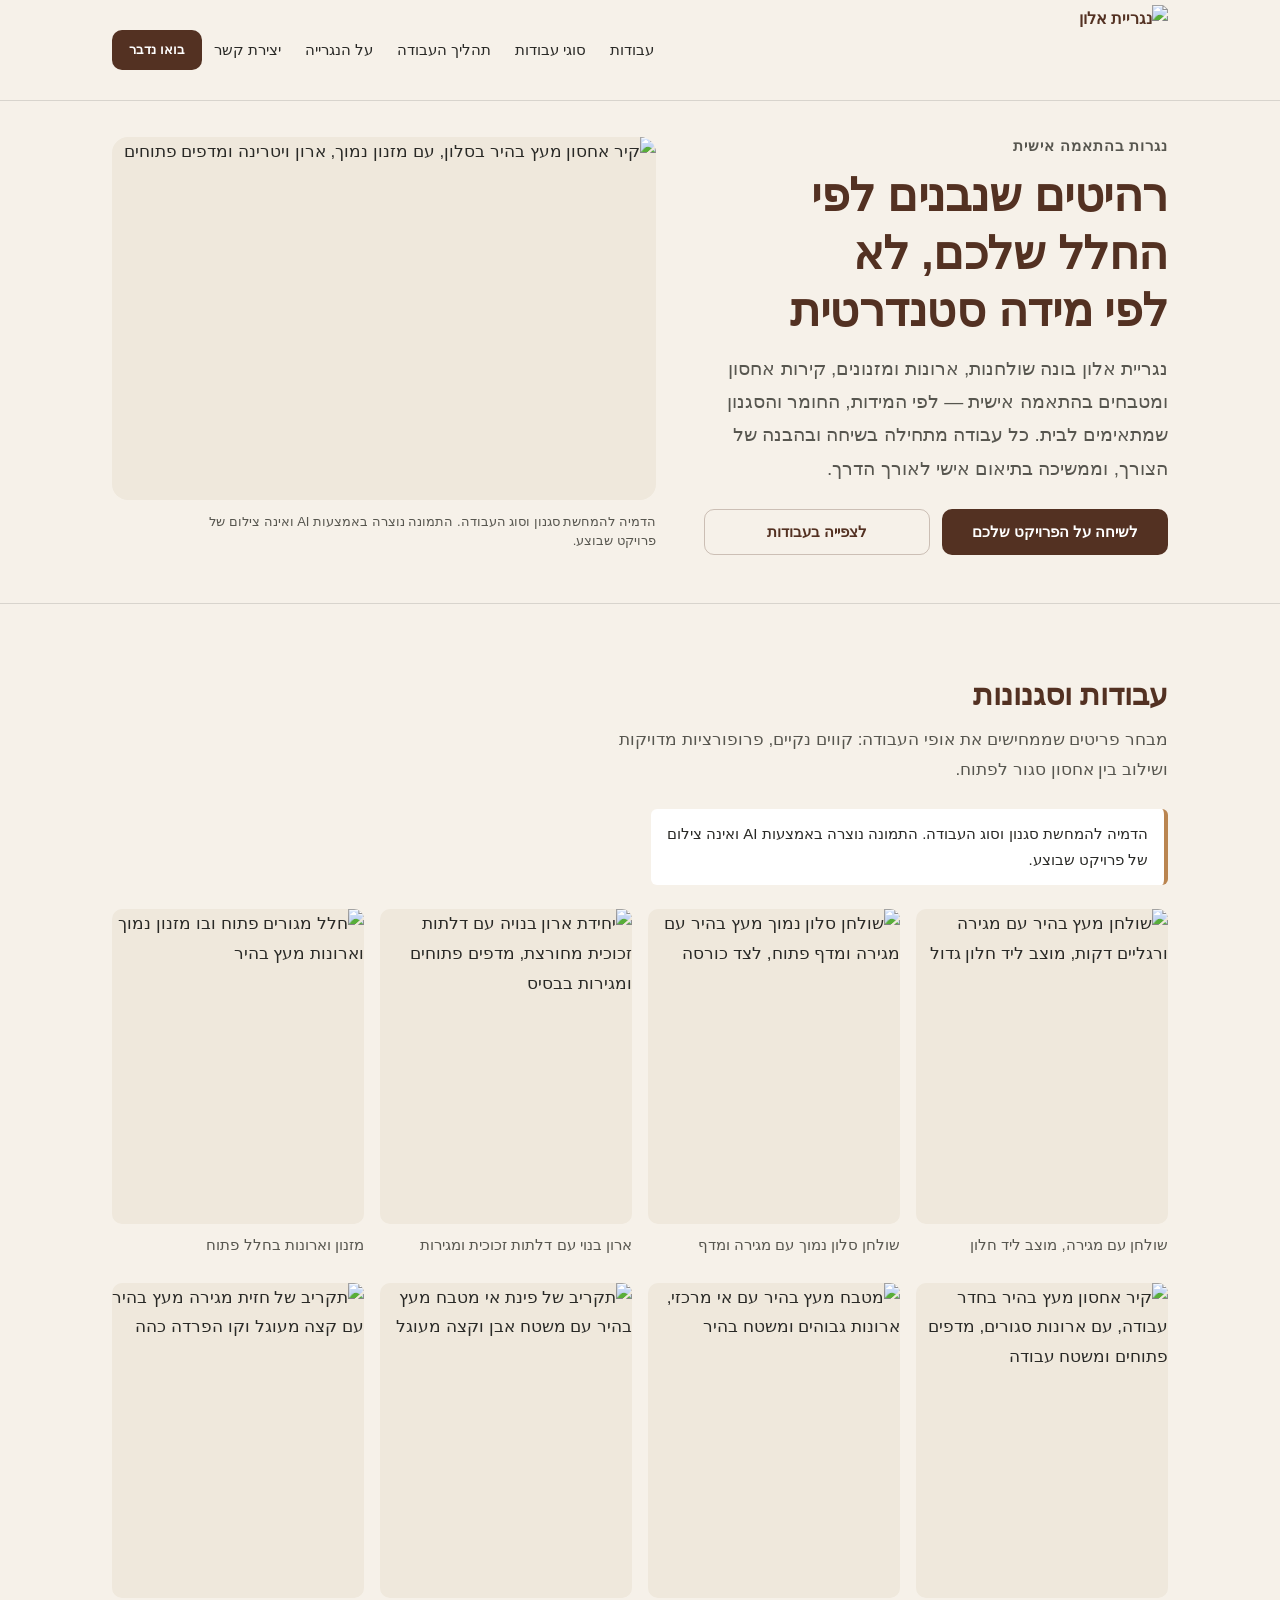
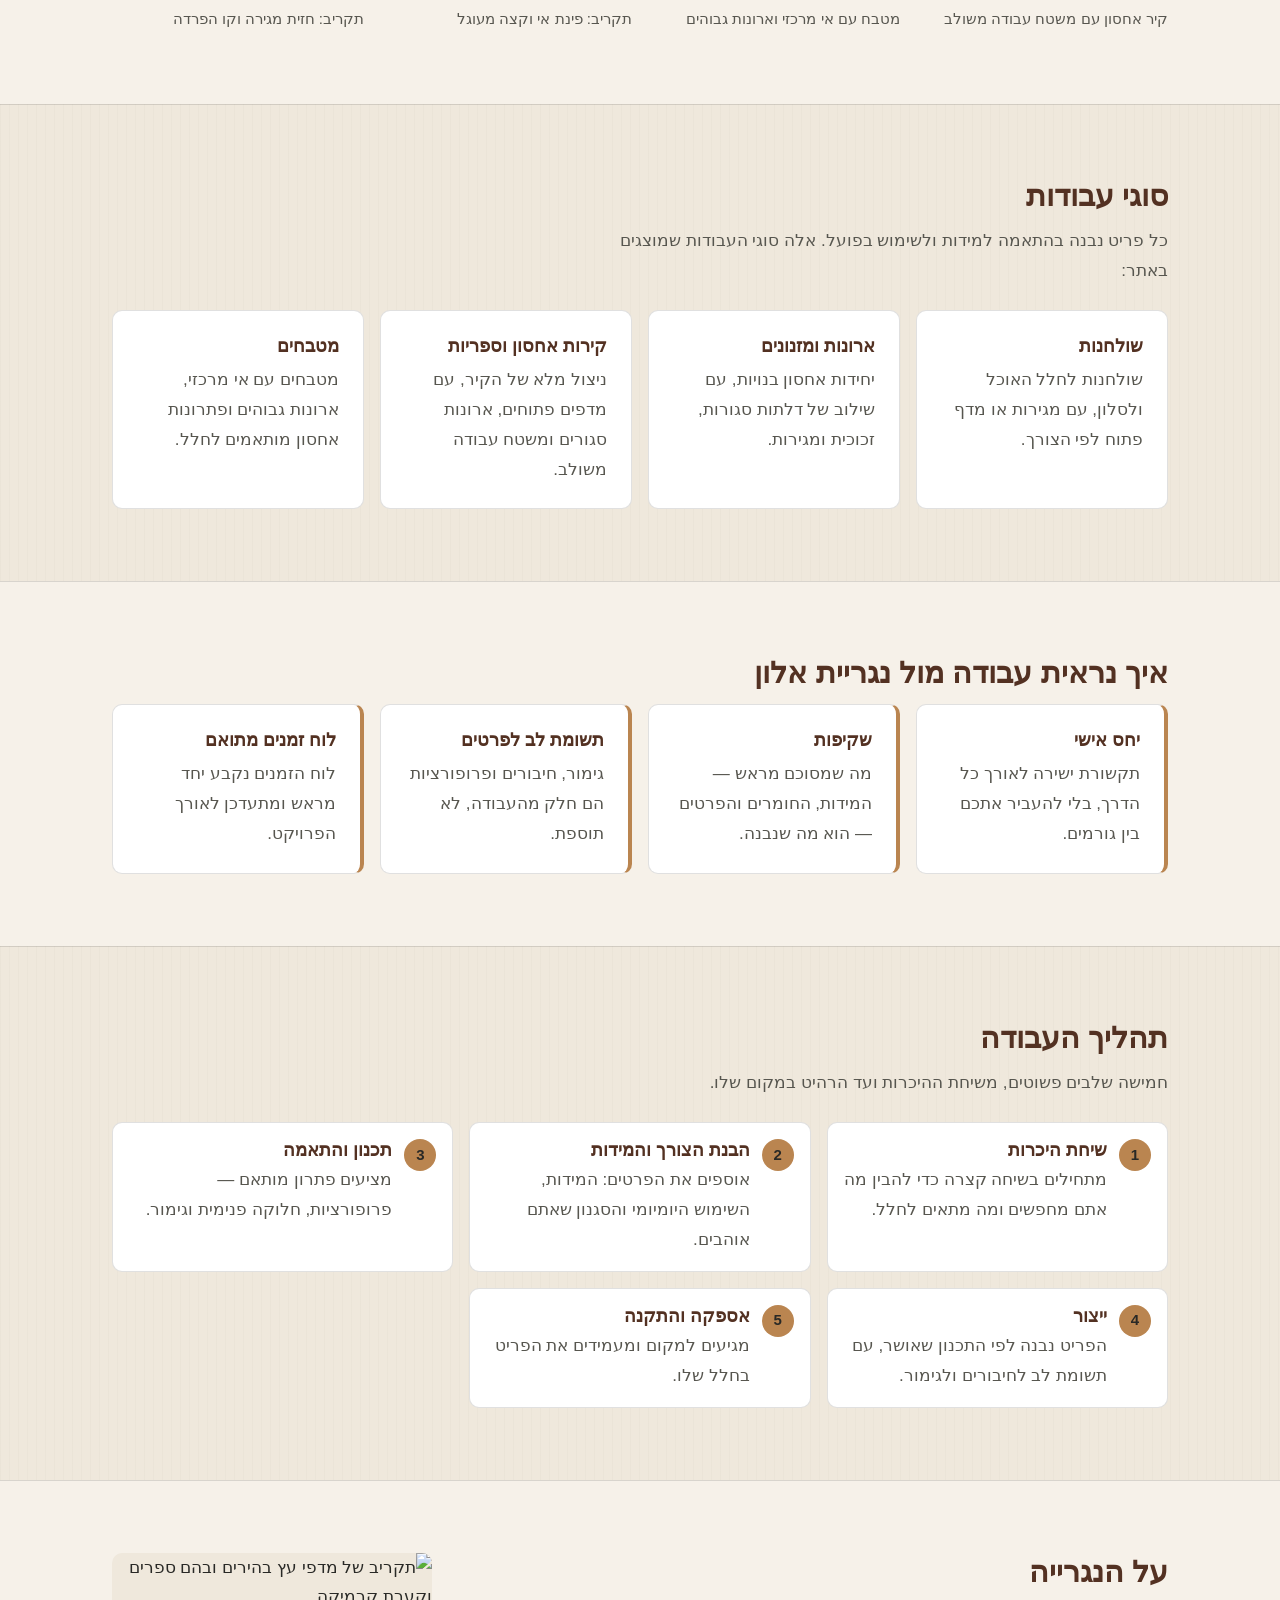
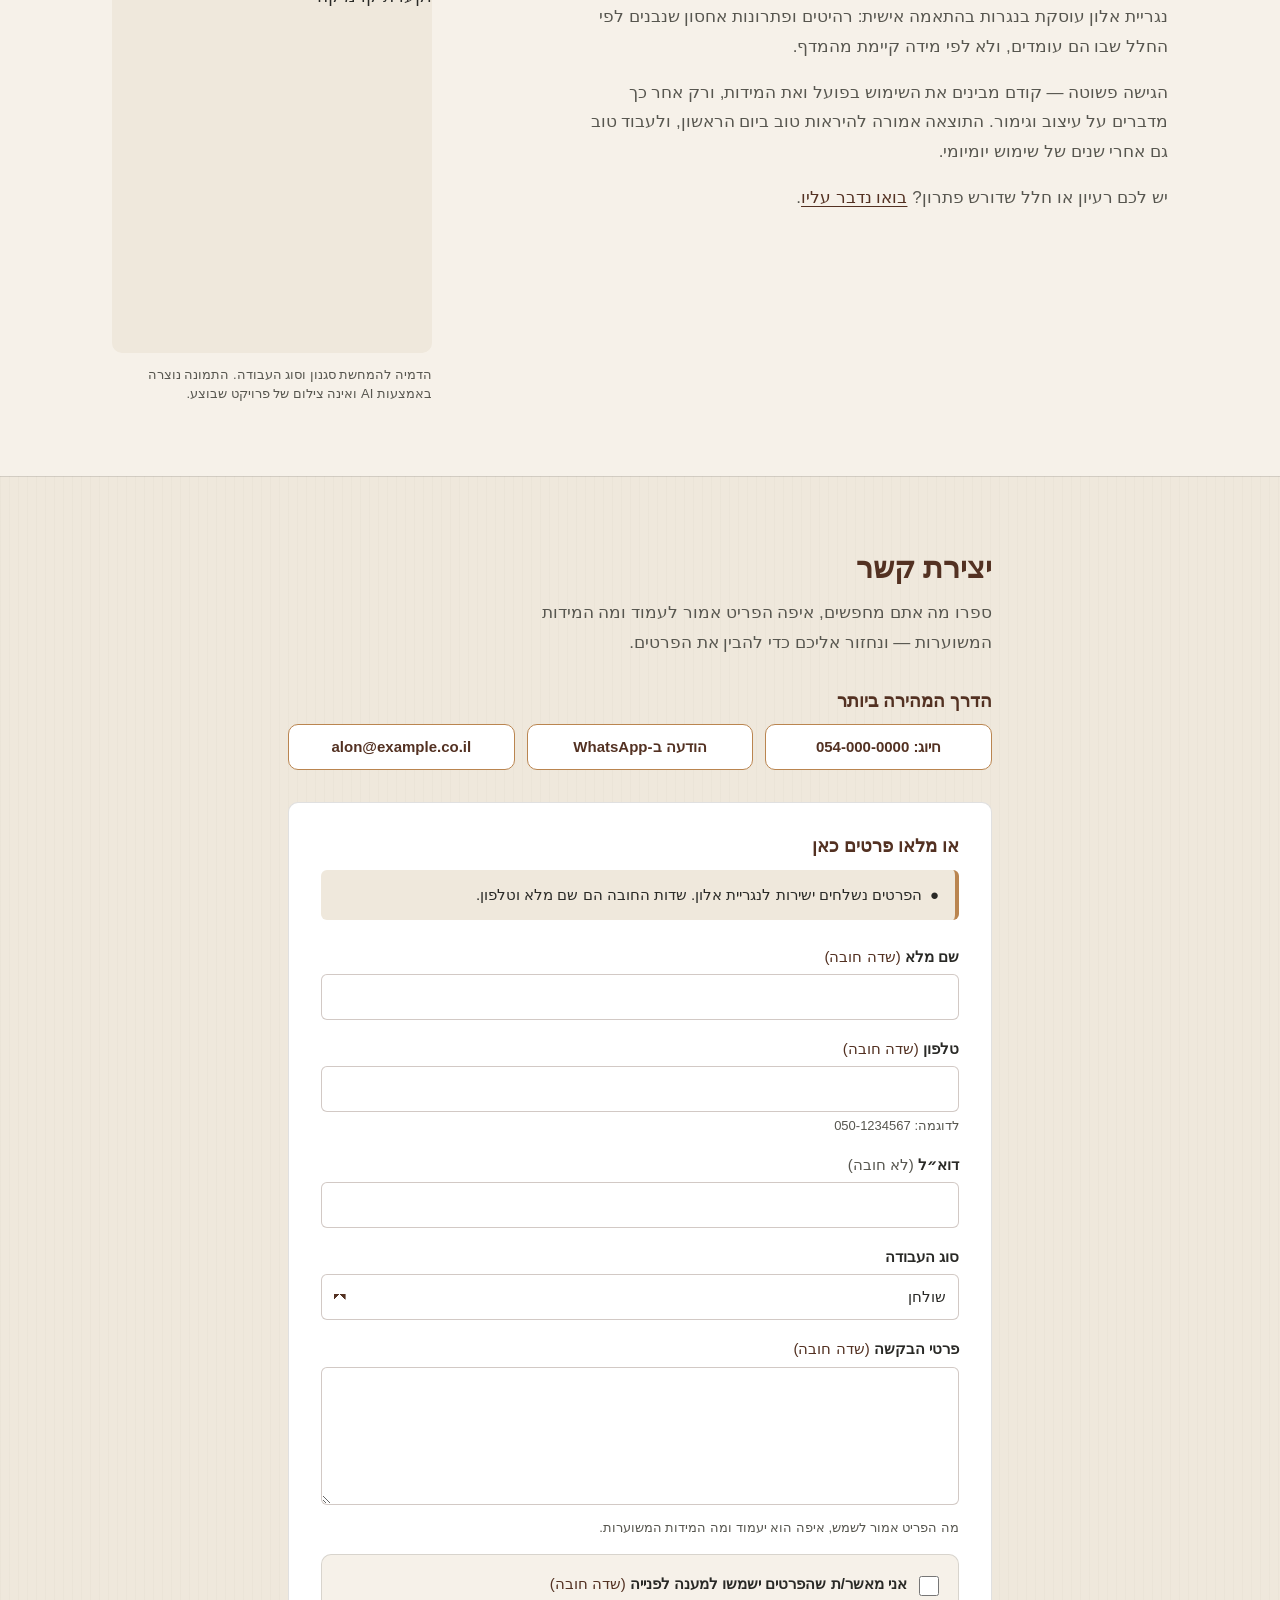
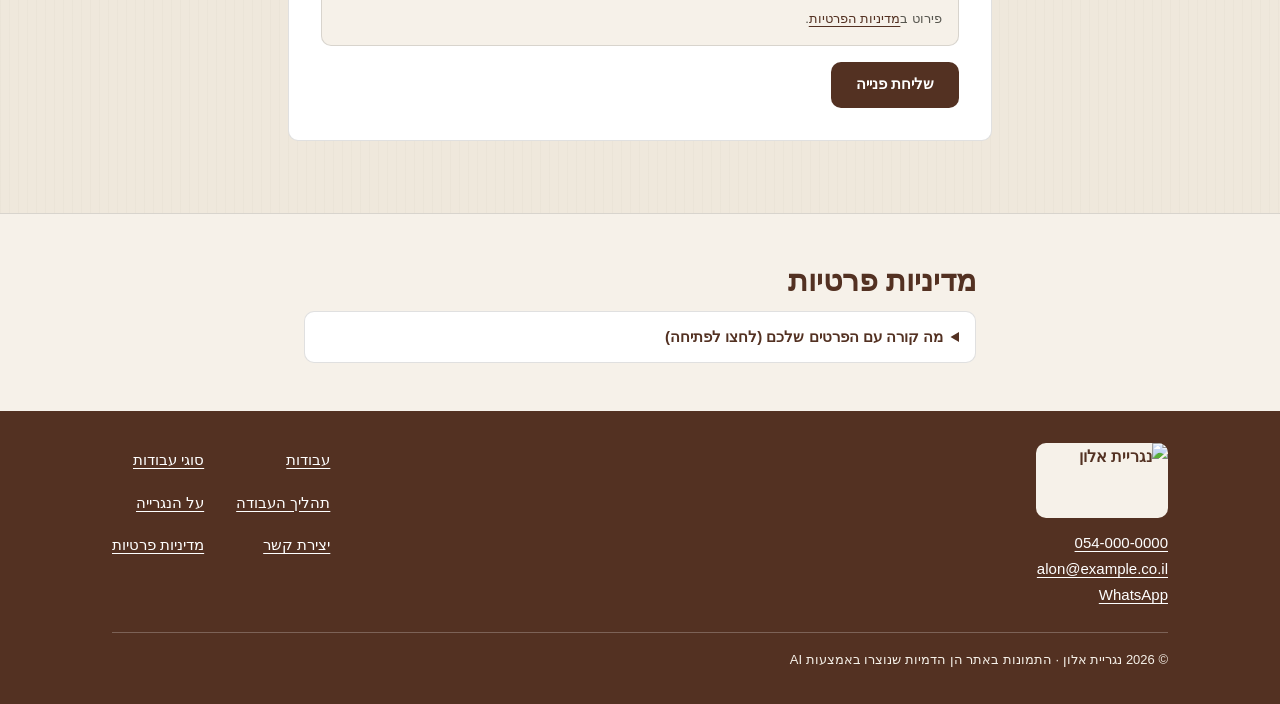
==== index.html @ 4a9934a8 "docs: עדכון מדיניות הפרטיות אחרי חיבור הטופס המדיניות טענה שהטופס אינו מחובר ושאינו שומר מידע, וזה כ" ====
<!DOCTYPE html>
<html lang="he" dir="rtl">
<head>
<meta charset="utf-8">
<meta name="viewport" content="width=device-width, initial-scale=1">
<title>נגריית אלון | רהיטים ונגרות בהתאמה אישית</title>
<meta name="description" content="נגריית אלון — שולחנות, ארונות ומזנונים, קירות אחסון ומטבחים בהתאמה אישית, בתכנון לפי החלל, המידות והסגנון של הבית.">

<!--
  TODO (לפני עלייה לאוויר): להוסיף <link rel="canonical"> אחרי שנקבעת כתובת הדומיין.
  לא נוספה כתובת production כדי לא להמציא URL.
-->

<meta property="og:type" content="website">
<meta property="og:locale" content="he_IL">
<meta property="og:site_name" content="נגריית אלון">
<meta property="og:title" content="נגריית אלון | רהיטים ונגרות בהתאמה אישית">
<meta property="og:description" content="שולחנות, ארונות ומזנונים, קירות אחסון ומטבחים בהתאמה אישית, בתכנון לפי החלל והמידות של הבית.">
<meta property="og:image" content="https://res.cloudinary.com/zrevzjvb/image/upload/f_auto,q_auto,c_fill,g_auto,ar_3:2,w_1120/v1787857700/nagar-alon-pics/pic_alon_3.png">
<meta property="og:image:alt" content="הדמיה של קיר אחסון מעץ בהיר בסלון">

<meta name="theme-color" content="#F6F1E9">
<link rel="icon" href="https://res.cloudinary.com/zrevzjvb/image/upload/f_auto,q_auto,w_128/v1787857680/nagar-alon-pics/logo1.png">
<!-- חיבור מוקדם ל-CDN של התמונות: חוסך DNS+TLS לפני בקשת התמונה הראשונה -->
<link rel="preconnect" href="https://res.cloudinary.com">
<link rel="dns-prefetch" href="https://res.cloudinary.com">

<!-- טעינה מוקדמת של תמונת ה-hero (ה-LCP של העמוד) בגרסת AVIF -->
<link rel="preload" as="image" type="image/avif" fetchpriority="high"
      imagesrcset="https://res.cloudinary.com/zrevzjvb/image/upload/f_avif,q_auto:eco,c_fill,g_auto,ar_3:2,w_480/v1787857700/nagar-alon-pics/pic_alon_3.png 480w,
                   https://res.cloudinary.com/zrevzjvb/image/upload/f_avif,q_auto:eco,c_fill,g_auto,ar_3:2,w_560/v1787857700/nagar-alon-pics/pic_alon_3.png 560w,
                   https://res.cloudinary.com/zrevzjvb/image/upload/f_avif,q_auto:eco,c_fill,g_auto,ar_3:2,w_760/v1787857700/nagar-alon-pics/pic_alon_3.png 760w,
                   https://res.cloudinary.com/zrevzjvb/image/upload/f_avif,q_auto:eco,c_fill,g_auto,ar_3:2,w_1120/v1787857700/nagar-alon-pics/pic_alon_3.png 1120w"
      imagesizes="(min-width: 64em) 34rem, 94vw">

<link rel="stylesheet" href="style.css">

<!--
  Schema.org מינימלי: רק שם, טלפון ודוא״ל שסופקו, ולוגו אמיתי.
  לא נוספו כתובת, שעות פעילות, דירוגים או ביקורות — מידע כזה לא סופק.
-->
<script type="application/ld+json">
{
  "@context": "https://schema.org",
  "@type": "Organization",
  "name": "נגריית אלון",
  "telephone": "+972-54-000-0000",
  "email": "alon@example.co.il",
  "logo": "https://res.cloudinary.com/zrevzjvb/image/upload/f_auto,q_auto,w_540/v1787857680/nagar-alon-pics/logo1.png"
}
</script>
</head>

<body id="top">
<a class="skip-link" href="#main">דילוג לתוכן הראשי</a>

<header class="site-header">
  <div class="wrap site-header__bar">

    <a class="brand" href="#top" aria-label="נגריית אלון — לראש העמוד">
      <img class="brand__logo"
           src="https://res.cloudinary.com/zrevzjvb/image/upload/f_auto,q_auto:eco,w_360/v1787857680/nagar-alon-pics/logo1.png"
           srcset="https://res.cloudinary.com/zrevzjvb/image/upload/f_auto,q_auto:eco,w_272/v1787857680/nagar-alon-pics/logo1.png 272w,
                   https://res.cloudinary.com/zrevzjvb/image/upload/f_auto,q_auto:eco,w_360/v1787857680/nagar-alon-pics/logo1.png 360w,
                   https://res.cloudinary.com/zrevzjvb/image/upload/f_auto,q_auto:eco,w_540/v1787857680/nagar-alon-pics/logo1.png 540w"
           sizes="(min-width: 48em) 160px, 136px"
           width="1672" height="941" decoding="async" alt="נגריית אלון">
    </a>

    <nav class="nav-desktop" aria-label="ניווט ראשי">
      <ul class="nav-list">
        <li><a href="#gallery">עבודות</a></li>
        <li><a href="#services">סוגי עבודות</a></li>
        <li><a href="#process">תהליך העבודה</a></li>
        <li><a href="#about">על הנגרייה</a></li>
        <li><a href="#contact">יצירת קשר</a></li>
      </ul>
    </nav>

    <a class="btn btn--primary btn--sm header-cta" href="#contact">בואו נדבר</a>

    <!-- ניווט מובייל: disclosure מובנה של HTML, נגיש למקלדת, ללא JavaScript -->
    <details class="nav-mobile">
      <summary class="nav-mobile__toggle">
        <svg viewBox="0 0 16 16" width="16" height="16" aria-hidden="true" focusable="false">
          <path d="M1 3h14M1 8h14M1 13h14" fill="none" stroke="currentColor" stroke-width="1.75" stroke-linecap="round"/>
        </svg>
        <span class="nav-mobile__label">תפריט</span>
      </summary>
      <nav class="nav-mobile__panel" aria-label="ניווט ראשי בנייד">
        <ul class="nav-list">
          <li><a href="#gallery">עבודות</a></li>
          <li><a href="#services">סוגי עבודות</a></li>
          <li><a href="#process">תהליך העבודה</a></li>
          <li><a href="#about">על הנגרייה</a></li>
          <li><a href="#contact">יצירת קשר</a></li>
        </ul>
        <a class="btn btn--primary nav-mobile__cta" href="#contact">בואו נדבר</a>
      </nav>
    </details>

  </div>
</header>

<main id="main">

  <!-- HERO -->
  <section class="hero" aria-labelledby="hero-title">
    <div class="wrap hero__inner">
      <div class="hero__text">
        <p class="eyebrow">נגרות בהתאמה אישית</p>
        <h1 id="hero-title">רהיטים שנבנים לפי החלל שלכם, לא לפי מידה סטנדרטית</h1>
        <p class="lead">נגריית אלון בונה שולחנות, ארונות ומזנונים, קירות אחסון ומטבחים בהתאמה אישית — לפי המידות, החומר והסגנון שמתאימים לבית. כל עבודה מתחילה בשיחה ובהבנה של הצורך, וממשיכה בתיאום אישי לאורך הדרך.</p>
        <div class="hero__actions">
          <a class="btn btn--primary" href="#contact">לשיחה על הפרויקט שלכם</a>
          <a class="btn btn--ghost" href="#gallery">לצפייה בעבודות</a>
        </div>
      </div>

      <figure class="hero__media">
        <picture>
          <!-- AVIF תחילה: כמחצית מהבייטים של WebP באותה איכות -->
          <source type="image/avif"
                  srcset="https://res.cloudinary.com/zrevzjvb/image/upload/f_avif,q_auto:eco,c_fill,g_auto,ar_3:2,w_480/v1787857700/nagar-alon-pics/pic_alon_3.png 480w,
                          https://res.cloudinary.com/zrevzjvb/image/upload/f_avif,q_auto:eco,c_fill,g_auto,ar_3:2,w_560/v1787857700/nagar-alon-pics/pic_alon_3.png 560w,
                          https://res.cloudinary.com/zrevzjvb/image/upload/f_avif,q_auto:eco,c_fill,g_auto,ar_3:2,w_760/v1787857700/nagar-alon-pics/pic_alon_3.png 760w,
                          https://res.cloudinary.com/zrevzjvb/image/upload/f_avif,q_auto:eco,c_fill,g_auto,ar_3:2,w_1120/v1787857700/nagar-alon-pics/pic_alon_3.png 1120w"
                  sizes="(min-width: 64em) 34rem, 94vw">
          <img src="https://res.cloudinary.com/zrevzjvb/image/upload/f_auto,q_auto:eco,c_fill,g_auto,ar_3:2,w_1120/v1787857700/nagar-alon-pics/pic_alon_3.png"
               srcset="https://res.cloudinary.com/zrevzjvb/image/upload/f_auto,q_auto:eco,c_fill,g_auto,ar_3:2,w_480/v1787857700/nagar-alon-pics/pic_alon_3.png 480w,
                       https://res.cloudinary.com/zrevzjvb/image/upload/f_auto,q_auto:eco,c_fill,g_auto,ar_3:2,w_560/v1787857700/nagar-alon-pics/pic_alon_3.png 560w,
                       https://res.cloudinary.com/zrevzjvb/image/upload/f_auto,q_auto:eco,c_fill,g_auto,ar_3:2,w_760/v1787857700/nagar-alon-pics/pic_alon_3.png 760w,
                       https://res.cloudinary.com/zrevzjvb/image/upload/f_auto,q_auto:eco,c_fill,g_auto,ar_3:2,w_1120/v1787857700/nagar-alon-pics/pic_alon_3.png 1120w"
               sizes="(min-width: 64em) 34rem, 94vw"
               width="1120" height="747" decoding="async" fetchpriority="high"
               alt="קיר אחסון מעץ בהיר בסלון, עם מזנון נמוך, ארון ויטרינה ומדפים פתוחים">
        </picture>
        <figcaption class="disclosure disclosure--inline">הדמיה להמחשת סגנון וסוג העבודה. התמונה נוצרה באמצעות AI ואינה צילום של פרויקט שבוצע.</figcaption>
      </figure>
    </div>
  </section>

  <!-- GALLERY -->
  <section id="gallery" class="section" aria-labelledby="gallery-title">
    <div class="wrap">
      <h2 id="gallery-title">עבודות וסגנונות</h2>
      <p class="section-intro">מבחר פריטים שממחישים את אופי העבודה: קווים נקיים, פרופורציות מדויקות ושילוב בין אחסון סגור לפתוח.</p>

      <p class="disclosure">הדמיה להמחשת סגנון וסוג העבודה. התמונה נוצרה באמצעות AI ואינה צילום של פרויקט שבוצע.</p>

      <ul class="gallery">
        <li>
          <figure class="tile">
            <picture>
              <!-- AVIF תחילה: כמחצית מהבייטים של WebP באותה איכות -->
              <source type="image/avif"
                      srcset="https://res.cloudinary.com/zrevzjvb/image/upload/f_avif,q_auto:eco,c_fill,g_auto,ar_4:5,w_400/v1787857693/nagar-alon-pics/pic_alon_1.png 400w,
                              https://res.cloudinary.com/zrevzjvb/image/upload/f_avif,q_auto:eco,c_fill,g_auto,ar_4:5,w_560/v1787857693/nagar-alon-pics/pic_alon_1.png 560w,
                              https://res.cloudinary.com/zrevzjvb/image/upload/f_avif,q_auto:eco,c_fill,g_auto,ar_4:5,w_720/v1787857693/nagar-alon-pics/pic_alon_1.png 720w,
                              https://res.cloudinary.com/zrevzjvb/image/upload/f_avif,q_auto:eco,c_fill,g_auto,ar_4:5,w_800/v1787857693/nagar-alon-pics/pic_alon_1.png 800w"
                      sizes="(min-width: 64em) 16rem, (min-width: 48em) 45vw, 90vw">
              <img src="https://res.cloudinary.com/zrevzjvb/image/upload/f_auto,q_auto:eco,c_fill,g_auto,ar_4:5,w_800/v1787857693/nagar-alon-pics/pic_alon_1.png"
                   srcset="https://res.cloudinary.com/zrevzjvb/image/upload/f_auto,q_auto:eco,c_fill,g_auto,ar_4:5,w_400/v1787857693/nagar-alon-pics/pic_alon_1.png 400w,
                           https://res.cloudinary.com/zrevzjvb/image/upload/f_auto,q_auto:eco,c_fill,g_auto,ar_4:5,w_560/v1787857693/nagar-alon-pics/pic_alon_1.png 560w,
                           https://res.cloudinary.com/zrevzjvb/image/upload/f_auto,q_auto:eco,c_fill,g_auto,ar_4:5,w_720/v1787857693/nagar-alon-pics/pic_alon_1.png 720w,
                           https://res.cloudinary.com/zrevzjvb/image/upload/f_auto,q_auto:eco,c_fill,g_auto,ar_4:5,w_800/v1787857693/nagar-alon-pics/pic_alon_1.png 800w"
                   sizes="(min-width: 64em) 16rem, (min-width: 48em) 45vw, 90vw"
                   width="800" height="1000" loading="lazy" decoding="async"
                   alt="שולחן מעץ בהיר עם מגירה ורגליים דקות, מוצב ליד חלון גדול">
            </picture>
            <figcaption>שולחן עם מגירה, מוצב ליד חלון</figcaption>
          </figure>
        </li>

        <li>
          <figure class="tile">
            <picture>
              <!-- AVIF תחילה: כמחצית מהבייטים של WebP באותה איכות -->
              <source type="image/avif"
                      srcset="https://res.cloudinary.com/zrevzjvb/image/upload/f_avif,q_auto:eco,c_fill,g_auto,ar_4:5,w_400/v1787857708/nagar-alon-pics/pic_alon_5.png 400w,
                              https://res.cloudinary.com/zrevzjvb/image/upload/f_avif,q_auto:eco,c_fill,g_auto,ar_4:5,w_560/v1787857708/nagar-alon-pics/pic_alon_5.png 560w,
                              https://res.cloudinary.com/zrevzjvb/image/upload/f_avif,q_auto:eco,c_fill,g_auto,ar_4:5,w_720/v1787857708/nagar-alon-pics/pic_alon_5.png 720w,
                              https://res.cloudinary.com/zrevzjvb/image/upload/f_avif,q_auto:eco,c_fill,g_auto,ar_4:5,w_800/v1787857708/nagar-alon-pics/pic_alon_5.png 800w"
                      sizes="(min-width: 64em) 16rem, (min-width: 48em) 45vw, 90vw">
              <img src="https://res.cloudinary.com/zrevzjvb/image/upload/f_auto,q_auto:eco,c_fill,g_auto,ar_4:5,w_800/v1787857708/nagar-alon-pics/pic_alon_5.png"
                   srcset="https://res.cloudinary.com/zrevzjvb/image/upload/f_auto,q_auto:eco,c_fill,g_auto,ar_4:5,w_400/v1787857708/nagar-alon-pics/pic_alon_5.png 400w,
                           https://res.cloudinary.com/zrevzjvb/image/upload/f_auto,q_auto:eco,c_fill,g_auto,ar_4:5,w_560/v1787857708/nagar-alon-pics/pic_alon_5.png 560w,
                           https://res.cloudinary.com/zrevzjvb/image/upload/f_auto,q_auto:eco,c_fill,g_auto,ar_4:5,w_720/v1787857708/nagar-alon-pics/pic_alon_5.png 720w,
                           https://res.cloudinary.com/zrevzjvb/image/upload/f_auto,q_auto:eco,c_fill,g_auto,ar_4:5,w_800/v1787857708/nagar-alon-pics/pic_alon_5.png 800w"
                   sizes="(min-width: 64em) 16rem, (min-width: 48em) 45vw, 90vw"
                   width="800" height="1000" loading="lazy" decoding="async"
                   alt="שולחן סלון נמוך מעץ בהיר עם מגירה ומדף פתוח, לצד כורסה">
            </picture>
            <figcaption>שולחן סלון נמוך עם מגירה ומדף</figcaption>
          </figure>
        </li>

        <li>
          <figure class="tile">
            <picture>
              <!-- AVIF תחילה: כמחצית מהבייטים של WebP באותה איכות -->
              <source type="image/avif"
                      srcset="https://res.cloudinary.com/zrevzjvb/image/upload/f_avif,q_auto:eco,c_fill,g_auto,ar_4:5,w_400/v1787857704/nagar-alon-pics/pic_alon_4.png 400w,
                              https://res.cloudinary.com/zrevzjvb/image/upload/f_avif,q_auto:eco,c_fill,g_auto,ar_4:5,w_560/v1787857704/nagar-alon-pics/pic_alon_4.png 560w,
                              https://res.cloudinary.com/zrevzjvb/image/upload/f_avif,q_auto:eco,c_fill,g_auto,ar_4:5,w_720/v1787857704/nagar-alon-pics/pic_alon_4.png 720w,
                              https://res.cloudinary.com/zrevzjvb/image/upload/f_avif,q_auto:eco,c_fill,g_auto,ar_4:5,w_800/v1787857704/nagar-alon-pics/pic_alon_4.png 800w"
                      sizes="(min-width: 64em) 16rem, (min-width: 48em) 45vw, 90vw">
              <img src="https://res.cloudinary.com/zrevzjvb/image/upload/f_auto,q_auto:eco,c_fill,g_auto,ar_4:5,w_800/v1787857704/nagar-alon-pics/pic_alon_4.png"
                   srcset="https://res.cloudinary.com/zrevzjvb/image/upload/f_auto,q_auto:eco,c_fill,g_auto,ar_4:5,w_400/v1787857704/nagar-alon-pics/pic_alon_4.png 400w,
                           https://res.cloudinary.com/zrevzjvb/image/upload/f_auto,q_auto:eco,c_fill,g_auto,ar_4:5,w_560/v1787857704/nagar-alon-pics/pic_alon_4.png 560w,
                           https://res.cloudinary.com/zrevzjvb/image/upload/f_auto,q_auto:eco,c_fill,g_auto,ar_4:5,w_720/v1787857704/nagar-alon-pics/pic_alon_4.png 720w,
                           https://res.cloudinary.com/zrevzjvb/image/upload/f_auto,q_auto:eco,c_fill,g_auto,ar_4:5,w_800/v1787857704/nagar-alon-pics/pic_alon_4.png 800w"
                   sizes="(min-width: 64em) 16rem, (min-width: 48em) 45vw, 90vw"
                   width="800" height="1000" loading="lazy" decoding="async"
                   alt="יחידת ארון בנויה עם דלתות זכוכית מחורצת, מדפים פתוחים ומגירות בבסיס">
            </picture>
            <figcaption>ארון בנוי עם דלתות זכוכית ומגירות</figcaption>
          </figure>
        </li>

        <li>
          <figure class="tile">
            <picture>
              <!-- AVIF תחילה: כמחצית מהבייטים של WebP באותה איכות -->
              <source type="image/avif"
                      srcset="https://res.cloudinary.com/zrevzjvb/image/upload/f_avif,q_auto:eco,c_fill,g_auto,ar_4:5,w_400/v1787857712/nagar-alon-pics/pic_alon_6.png 400w,
                              https://res.cloudinary.com/zrevzjvb/image/upload/f_avif,q_auto:eco,c_fill,g_auto,ar_4:5,w_560/v1787857712/nagar-alon-pics/pic_alon_6.png 560w,
                              https://res.cloudinary.com/zrevzjvb/image/upload/f_avif,q_auto:eco,c_fill,g_auto,ar_4:5,w_720/v1787857712/nagar-alon-pics/pic_alon_6.png 720w,
                              https://res.cloudinary.com/zrevzjvb/image/upload/f_avif,q_auto:eco,c_fill,g_auto,ar_4:5,w_800/v1787857712/nagar-alon-pics/pic_alon_6.png 800w"
                      sizes="(min-width: 64em) 16rem, (min-width: 48em) 45vw, 90vw">
              <img src="https://res.cloudinary.com/zrevzjvb/image/upload/f_auto,q_auto:eco,c_fill,g_auto,ar_4:5,w_800/v1787857712/nagar-alon-pics/pic_alon_6.png"
                   srcset="https://res.cloudinary.com/zrevzjvb/image/upload/f_auto,q_auto:eco,c_fill,g_auto,ar_4:5,w_400/v1787857712/nagar-alon-pics/pic_alon_6.png 400w,
                           https://res.cloudinary.com/zrevzjvb/image/upload/f_auto,q_auto:eco,c_fill,g_auto,ar_4:5,w_560/v1787857712/nagar-alon-pics/pic_alon_6.png 560w,
                           https://res.cloudinary.com/zrevzjvb/image/upload/f_auto,q_auto:eco,c_fill,g_auto,ar_4:5,w_720/v1787857712/nagar-alon-pics/pic_alon_6.png 720w,
                           https://res.cloudinary.com/zrevzjvb/image/upload/f_auto,q_auto:eco,c_fill,g_auto,ar_4:5,w_800/v1787857712/nagar-alon-pics/pic_alon_6.png 800w"
                   sizes="(min-width: 64em) 16rem, (min-width: 48em) 45vw, 90vw"
                   width="800" height="1000" loading="lazy" decoding="async"
                   alt="חלל מגורים פתוח ובו מזנון נמוך וארונות מעץ בהיר">
            </picture>
            <figcaption>מזנון וארונות בחלל פתוח</figcaption>
          </figure>
        </li>

        <li>
          <figure class="tile">
            <picture>
              <!-- AVIF תחילה: כמחצית מהבייטים של WebP באותה איכות -->
              <source type="image/avif"
                      srcset="https://res.cloudinary.com/zrevzjvb/image/upload/f_avif,q_auto:eco,c_fill,g_auto,ar_4:5,w_400/v1787857727/nagar-alon-pics/pic_alon_10.png 400w,
                              https://res.cloudinary.com/zrevzjvb/image/upload/f_avif,q_auto:eco,c_fill,g_auto,ar_4:5,w_560/v1787857727/nagar-alon-pics/pic_alon_10.png 560w,
                              https://res.cloudinary.com/zrevzjvb/image/upload/f_avif,q_auto:eco,c_fill,g_auto,ar_4:5,w_720/v1787857727/nagar-alon-pics/pic_alon_10.png 720w,
                              https://res.cloudinary.com/zrevzjvb/image/upload/f_avif,q_auto:eco,c_fill,g_auto,ar_4:5,w_800/v1787857727/nagar-alon-pics/pic_alon_10.png 800w"
                      sizes="(min-width: 64em) 16rem, (min-width: 48em) 45vw, 90vw">
              <img src="https://res.cloudinary.com/zrevzjvb/image/upload/f_auto,q_auto:eco,c_fill,g_auto,ar_4:5,w_800/v1787857727/nagar-alon-pics/pic_alon_10.png"
                   srcset="https://res.cloudinary.com/zrevzjvb/image/upload/f_auto,q_auto:eco,c_fill,g_auto,ar_4:5,w_400/v1787857727/nagar-alon-pics/pic_alon_10.png 400w,
                           https://res.cloudinary.com/zrevzjvb/image/upload/f_auto,q_auto:eco,c_fill,g_auto,ar_4:5,w_560/v1787857727/nagar-alon-pics/pic_alon_10.png 560w,
                           https://res.cloudinary.com/zrevzjvb/image/upload/f_auto,q_auto:eco,c_fill,g_auto,ar_4:5,w_720/v1787857727/nagar-alon-pics/pic_alon_10.png 720w,
                           https://res.cloudinary.com/zrevzjvb/image/upload/f_auto,q_auto:eco,c_fill,g_auto,ar_4:5,w_800/v1787857727/nagar-alon-pics/pic_alon_10.png 800w"
                   sizes="(min-width: 64em) 16rem, (min-width: 48em) 45vw, 90vw"
                   width="800" height="1000" loading="lazy" decoding="async"
                   alt="קיר אחסון מעץ בהיר בחדר עבודה, עם ארונות סגורים, מדפים פתוחים ומשטח עבודה">
            </picture>
            <figcaption>קיר אחסון עם משטח עבודה משולב</figcaption>
          </figure>
        </li>

        <li>
          <figure class="tile">
            <picture>
              <!-- AVIF תחילה: כמחצית מהבייטים של WebP באותה איכות -->
              <source type="image/avif"
                      srcset="https://res.cloudinary.com/zrevzjvb/image/upload/f_avif,q_auto:eco,c_fill,g_auto,ar_4:5,w_400/v1787857716/nagar-alon-pics/pic_alon_7.png 400w,
                              https://res.cloudinary.com/zrevzjvb/image/upload/f_avif,q_auto:eco,c_fill,g_auto,ar_4:5,w_560/v1787857716/nagar-alon-pics/pic_alon_7.png 560w,
                              https://res.cloudinary.com/zrevzjvb/image/upload/f_avif,q_auto:eco,c_fill,g_auto,ar_4:5,w_720/v1787857716/nagar-alon-pics/pic_alon_7.png 720w,
                              https://res.cloudinary.com/zrevzjvb/image/upload/f_avif,q_auto:eco,c_fill,g_auto,ar_4:5,w_800/v1787857716/nagar-alon-pics/pic_alon_7.png 800w"
                      sizes="(min-width: 64em) 16rem, (min-width: 48em) 45vw, 90vw">
              <img src="https://res.cloudinary.com/zrevzjvb/image/upload/f_auto,q_auto:eco,c_fill,g_auto,ar_4:5,w_800/v1787857716/nagar-alon-pics/pic_alon_7.png"
                   srcset="https://res.cloudinary.com/zrevzjvb/image/upload/f_auto,q_auto:eco,c_fill,g_auto,ar_4:5,w_400/v1787857716/nagar-alon-pics/pic_alon_7.png 400w,
                           https://res.cloudinary.com/zrevzjvb/image/upload/f_auto,q_auto:eco,c_fill,g_auto,ar_4:5,w_560/v1787857716/nagar-alon-pics/pic_alon_7.png 560w,
                           https://res.cloudinary.com/zrevzjvb/image/upload/f_auto,q_auto:eco,c_fill,g_auto,ar_4:5,w_720/v1787857716/nagar-alon-pics/pic_alon_7.png 720w,
                           https://res.cloudinary.com/zrevzjvb/image/upload/f_auto,q_auto:eco,c_fill,g_auto,ar_4:5,w_800/v1787857716/nagar-alon-pics/pic_alon_7.png 800w"
                   sizes="(min-width: 64em) 16rem, (min-width: 48em) 45vw, 90vw"
                   width="800" height="1000" loading="lazy" decoding="async"
                   alt="מטבח מעץ בהיר עם אי מרכזי, ארונות גבוהים ומשטח בהיר">
            </picture>
            <figcaption>מטבח עם אי מרכזי וארונות גבוהים</figcaption>
          </figure>
        </li>

        <li>
          <figure class="tile">
            <picture>
              <!-- AVIF תחילה: כמחצית מהבייטים של WebP באותה איכות -->
              <source type="image/avif"
                      srcset="https://res.cloudinary.com/zrevzjvb/image/upload/f_avif,q_auto:eco,c_fill,g_auto,ar_4:5,w_400/v1787857719/nagar-alon-pics/pic_alon_8.png 400w,
                              https://res.cloudinary.com/zrevzjvb/image/upload/f_avif,q_auto:eco,c_fill,g_auto,ar_4:5,w_560/v1787857719/nagar-alon-pics/pic_alon_8.png 560w,
                              https://res.cloudinary.com/zrevzjvb/image/upload/f_avif,q_auto:eco,c_fill,g_auto,ar_4:5,w_720/v1787857719/nagar-alon-pics/pic_alon_8.png 720w,
                              https://res.cloudinary.com/zrevzjvb/image/upload/f_avif,q_auto:eco,c_fill,g_auto,ar_4:5,w_800/v1787857719/nagar-alon-pics/pic_alon_8.png 800w"
                      sizes="(min-width: 64em) 16rem, (min-width: 48em) 45vw, 90vw">
              <img src="https://res.cloudinary.com/zrevzjvb/image/upload/f_auto,q_auto:eco,c_fill,g_auto,ar_4:5,w_800/v1787857719/nagar-alon-pics/pic_alon_8.png"
                   srcset="https://res.cloudinary.com/zrevzjvb/image/upload/f_auto,q_auto:eco,c_fill,g_auto,ar_4:5,w_400/v1787857719/nagar-alon-pics/pic_alon_8.png 400w,
                           https://res.cloudinary.com/zrevzjvb/image/upload/f_auto,q_auto:eco,c_fill,g_auto,ar_4:5,w_560/v1787857719/nagar-alon-pics/pic_alon_8.png 560w,
                           https://res.cloudinary.com/zrevzjvb/image/upload/f_auto,q_auto:eco,c_fill,g_auto,ar_4:5,w_720/v1787857719/nagar-alon-pics/pic_alon_8.png 720w,
                           https://res.cloudinary.com/zrevzjvb/image/upload/f_auto,q_auto:eco,c_fill,g_auto,ar_4:5,w_800/v1787857719/nagar-alon-pics/pic_alon_8.png 800w"
                   sizes="(min-width: 64em) 16rem, (min-width: 48em) 45vw, 90vw"
                   width="800" height="1000" loading="lazy" decoding="async"
                   alt="תקריב של פינת אי מטבח מעץ בהיר עם משטח אבן וקצה מעוגל">
            </picture>
            <figcaption>תקריב: פינת אי וקצה מעוגל</figcaption>
          </figure>
        </li>

        <li>
          <figure class="tile">
            <picture>
              <!-- AVIF תחילה: כמחצית מהבייטים של WebP באותה איכות -->
              <source type="image/avif"
                      srcset="https://res.cloudinary.com/zrevzjvb/image/upload/f_avif,q_auto:eco,c_fill,g_auto,ar_4:5,w_400/v1787857723/nagar-alon-pics/pic_alon_9.png 400w,
                              https://res.cloudinary.com/zrevzjvb/image/upload/f_avif,q_auto:eco,c_fill,g_auto,ar_4:5,w_560/v1787857723/nagar-alon-pics/pic_alon_9.png 560w,
                              https://res.cloudinary.com/zrevzjvb/image/upload/f_avif,q_auto:eco,c_fill,g_auto,ar_4:5,w_720/v1787857723/nagar-alon-pics/pic_alon_9.png 720w,
                              https://res.cloudinary.com/zrevzjvb/image/upload/f_avif,q_auto:eco,c_fill,g_auto,ar_4:5,w_800/v1787857723/nagar-alon-pics/pic_alon_9.png 800w"
                      sizes="(min-width: 64em) 16rem, (min-width: 48em) 45vw, 90vw">
              <img src="https://res.cloudinary.com/zrevzjvb/image/upload/f_auto,q_auto:eco,c_fill,g_auto,ar_4:5,w_800/v1787857723/nagar-alon-pics/pic_alon_9.png"
                   srcset="https://res.cloudinary.com/zrevzjvb/image/upload/f_auto,q_auto:eco,c_fill,g_auto,ar_4:5,w_400/v1787857723/nagar-alon-pics/pic_alon_9.png 400w,
                           https://res.cloudinary.com/zrevzjvb/image/upload/f_auto,q_auto:eco,c_fill,g_auto,ar_4:5,w_560/v1787857723/nagar-alon-pics/pic_alon_9.png 560w,
                           https://res.cloudinary.com/zrevzjvb/image/upload/f_auto,q_auto:eco,c_fill,g_auto,ar_4:5,w_720/v1787857723/nagar-alon-pics/pic_alon_9.png 720w,
                           https://res.cloudinary.com/zrevzjvb/image/upload/f_auto,q_auto:eco,c_fill,g_auto,ar_4:5,w_800/v1787857723/nagar-alon-pics/pic_alon_9.png 800w"
                   sizes="(min-width: 64em) 16rem, (min-width: 48em) 45vw, 90vw"
                   width="800" height="1000" loading="lazy" decoding="async"
                   alt="תקריב של חזית מגירה מעץ בהיר עם קצה מעוגל וקו הפרדה כהה">
            </picture>
            <figcaption>תקריב: חזית מגירה וקו הפרדה</figcaption>
          </figure>
        </li>
      </ul>
    </div>
  </section>

  <!-- SERVICES -->
  <!--
    TODO (לפני עלייה לאוויר): לאשר מול בעל העסק את רשימת סוגי העבודות.
    הרשימה נגזרה אך ורק ממה שנראה בהדמיות שבתיקיית Cloudinary ולא ממידע עסקי שסופק.
  -->
  <section id="services" class="section section--tint" aria-labelledby="services-title">
    <div class="wrap">
      <h2 id="services-title">סוגי עבודות</h2>
      <p class="section-intro">כל פריט נבנה בהתאמה למידות ולשימוש בפועל. אלה סוגי העבודות שמוצגים באתר:</p>

      <ul class="cards">
        <li class="card">
          <h3>שולחנות</h3>
          <p>שולחנות לחלל האוכל ולסלון, עם מגירות או מדף פתוח לפי הצורך.</p>
        </li>
        <li class="card">
          <h3>ארונות ומזנונים</h3>
          <p>יחידות אחסון בנויות, עם שילוב של דלתות סגורות, זכוכית ומגירות.</p>
        </li>
        <li class="card">
          <h3>קירות אחסון וספריות</h3>
          <p>ניצול מלא של הקיר, עם מדפים פתוחים, ארונות סגורים ומשטח עבודה משולב.</p>
        </li>
        <li class="card">
          <h3>מטבחים</h3>
          <p>מטבחים עם אי מרכזי, ארונות גבוהים ופתרונות אחסון מותאמים לחלל.</p>
        </li>
      </ul>
    </div>
  </section>

  <!-- VALUES -->
  <section id="values" class="section" aria-labelledby="values-title">
    <div class="wrap">
      <h2 id="values-title">איך נראית עבודה מול נגריית אלון</h2>
      <ul class="values">
        <li class="value">
          <h3>יחס אישי</h3>
          <p>תקשורת ישירה לאורך כל הדרך, בלי להעביר אתכם בין גורמים.</p>
        </li>
        <li class="value">
          <h3>שקיפות</h3>
          <p>מה שמסוכם מראש — המידות, החומרים והפרטים — הוא מה שנבנה.</p>
        </li>
        <li class="value">
          <h3>תשומת לב לפרטים</h3>
          <p>גימור, חיבורים ופרופורציות הם חלק מהעבודה, לא תוספת.</p>
        </li>
        <li class="value">
          <h3>לוח זמנים מתואם</h3>
          <p>לוח הזמנים נקבע יחד מראש ומתעדכן לאורך הפרויקט.</p>
        </li>
      </ul>
    </div>
  </section>

  <!-- PROCESS -->
  <!--
    TODO (לפני עלייה לאוויר): לאשר את תהליך העבודה מול בעל העסק.
    זהו מתווה כללי ומקובל בענף, לא תהליך שסופק על ידי נגריית אלון.
    לא נכתבו כאן משכי זמן, שכן זמני העבודה בפועל אינם ידועים.
  -->
  <section id="process" class="section section--tint" aria-labelledby="process-title">
    <div class="wrap">
      <h2 id="process-title">תהליך העבודה</h2>
      <p class="section-intro">חמישה שלבים פשוטים, משיחת ההיכרות ועד הרהיט במקום שלו.</p>

      <ol class="steps">
        <li class="step">
          <h3>שיחת היכרות</h3>
          <p>מתחילים בשיחה קצרה כדי להבין מה אתם מחפשים ומה מתאים לחלל.</p>
        </li>
        <li class="step">
          <h3>הבנת הצורך והמידות</h3>
          <p>אוספים את הפרטים: המידות, השימוש היומיומי והסגנון שאתם אוהבים.</p>
        </li>
        <li class="step">
          <h3>תכנון והתאמה</h3>
          <p>מציעים פתרון מותאם — פרופורציות, חלוקה פנימית וגימור.</p>
        </li>
        <li class="step">
          <h3>ייצור</h3>
          <p>הפריט נבנה לפי התכנון שאושר, עם תשומת לב לחיבורים ולגימור.</p>
        </li>
        <li class="step">
          <h3>אספקה והתקנה</h3>
          <p>מגיעים למקום ומעמידים את הפריט בחלל שלו.</p>
        </li>
      </ol>
    </div>
  </section>

  <!-- ABOUT -->
  <!--
    TODO (לפני עלייה לאוויר): להשלים תוכן ביוגרפי אמיתי על הנגרייה
    (סיפור, ותק, הכשרה, מיקום, אזורי שירות). לא נכתבו כאן פרטים כאלה
    כי הם לא סופקו ולא ניתן לאמת אותם.
  -->
  <section id="about" class="section" aria-labelledby="about-title">
    <div class="wrap about">
      <div class="about__text">
        <h2 id="about-title">על הנגרייה</h2>
        <p>נגריית אלון עוסקת בנגרות בהתאמה אישית: רהיטים ופתרונות אחסון שנבנים לפי החלל שבו הם עומדים, ולא לפי מידה קיימת מהמדף.</p>
        <p>הגישה פשוטה — קודם מבינים את השימוש בפועל ואת המידות, ורק אחר כך מדברים על עיצוב וגימור. התוצאה אמורה להיראות טוב ביום הראשון, ולעבוד טוב גם אחרי שנים של שימוש יומיומי.</p>
        <p>יש לכם רעיון או חלל שדורש פתרון? <a href="#contact">בואו נדבר עליו</a>.</p>
      </div>

      <figure class="about__media">
        <picture>
          <!-- AVIF תחילה: כמחצית מהבייטים של WebP באותה איכות -->
          <source type="image/avif"
                  srcset="https://res.cloudinary.com/zrevzjvb/image/upload/f_avif,q_auto:eco,c_fill,g_auto,ar_4:5,w_360/v1787857696/nagar-alon-pics/pic_alon_2.png 360w,
                          https://res.cloudinary.com/zrevzjvb/image/upload/f_avif,q_auto:eco,c_fill,g_auto,ar_4:5,w_560/v1787857696/nagar-alon-pics/pic_alon_2.png 560w,
                          https://res.cloudinary.com/zrevzjvb/image/upload/f_avif,q_auto:eco,c_fill,g_auto,ar_4:5,w_700/v1787857696/nagar-alon-pics/pic_alon_2.png 700w"
                  sizes="(min-width: 48em) 20rem, 88vw">
          <img src="https://res.cloudinary.com/zrevzjvb/image/upload/f_auto,q_auto:eco,c_fill,g_auto,ar_4:5,w_700/v1787857696/nagar-alon-pics/pic_alon_2.png"
               srcset="https://res.cloudinary.com/zrevzjvb/image/upload/f_auto,q_auto:eco,c_fill,g_auto,ar_4:5,w_360/v1787857696/nagar-alon-pics/pic_alon_2.png 360w,
                       https://res.cloudinary.com/zrevzjvb/image/upload/f_auto,q_auto:eco,c_fill,g_auto,ar_4:5,w_560/v1787857696/nagar-alon-pics/pic_alon_2.png 560w,
                       https://res.cloudinary.com/zrevzjvb/image/upload/f_auto,q_auto:eco,c_fill,g_auto,ar_4:5,w_700/v1787857696/nagar-alon-pics/pic_alon_2.png 700w"
               sizes="(min-width: 48em) 20rem, 88vw"
               width="600" height="750" loading="lazy" decoding="async"
               alt="תקריב של מדפי עץ בהירים ובהם ספרים וקערת קרמיקה">
        </picture>
        <figcaption class="disclosure disclosure--inline">הדמיה להמחשת סגנון וסוג העבודה. התמונה נוצרה באמצעות AI ואינה צילום של פרויקט שבוצע.</figcaption>
      </figure>
    </div>
  </section>

  <!-- CONTACT -->
  <section id="contact" class="section section--tint" aria-labelledby="contact-title">
    <div class="wrap contact">

      <div class="contact__intro">
        <h2 id="contact-title">יצירת קשר</h2>
        <p>ספרו מה אתם מחפשים, איפה הפריט אמור לעמוד ומה המידות המשוערות — ונחזור אליכם כדי להבין את הפרטים.</p>
      </div>

      <div class="contact__direct">
        <h3>הדרך המהירה ביותר</h3>
        <ul class="direct-list">
          <li><a class="btn btn--outline" href="tel:0540000000">חיוג: 054-000-0000</a></li>
          <li><a class="btn btn--outline" href="https://wa.me/972540000000">הודעה ב-WhatsApp</a></li>
          <li><a class="btn btn--outline" href="mailto:alon@example.co.il">alon@example.co.il</a></li>
        </ul>
      </div>

      <!--
        הטופס מחובר ל-webhook של n8n שקולט את הפניות, שומר אותן בגיליון ושולח הודעות דוא״ל.
        השליחה היא POST רגיל של HTML, בלי JavaScript, בהתאם לכללי הפרויקט.
        TODO (אחרי שתיקבע כתובת הדומיין): להחליף ב-n8n את תשובות ה-JSON בהפניה
        לעמודי תודה ושגיאה סטטיים באתר, כדי שהמבקר לא יישאר מול JSON גולמי אחרי השליחה.
      -->
      <form class="form"
            action="https://masterniko.app.n8n.cloud/webhook/alon-carpentry-lead"
            method="post"
            aria-labelledby="form-title">
        <h3 id="form-title">או מלאו פרטים כאן</h3>

        <p class="form-status" id="form-status">
          <span aria-hidden="true">●</span>
          הפרטים נשלחים ישירות לנגריית אלון. שדות החובה הם שם מלא וטלפון.
        </p>

        <div class="field">
          <label for="name">שם מלא <span class="req">(שדה חובה)</span></label>
          <input id="name" name="name" type="text" autocomplete="name" required>
        </div>

        <div class="field">
          <label for="phone">טלפון <span class="req">(שדה חובה)</span></label>
          <input id="phone" name="phone" type="tel" inputmode="tel" autocomplete="tel" required aria-describedby="phone-help">
          <p class="help" id="phone-help">לדוגמה: 050-1234567</p>
        </div>

        <div class="field">
          <label for="email">דוא״ל <span class="opt">(לא חובה)</span></label>
          <input id="email" name="email" type="email" autocomplete="email">
        </div>

        <div class="field">
          <label for="subject">סוג העבודה</label>
          <select id="subject" name="subject">
            <option value="table">שולחן</option>
            <option value="cabinet">ארון או מזנון</option>
            <option value="storage-wall">קיר אחסון או ספרייה</option>
            <option value="kitchen">מטבח</option>
            <option value="other">משהו אחר</option>
          </select>
        </div>

        <div class="field">
          <label for="message">פרטי הבקשה <span class="req">(שדה חובה)</span></label>
          <textarea id="message" name="message" rows="5" required aria-describedby="message-help"></textarea>
          <p class="help" id="message-help">מה הפריט אמור לשמש, איפה הוא יעמוד ומה המידות המשוערות.</p>
        </div>

        <div class="field field--check">
          <input id="consent" name="consent" type="checkbox" required aria-describedby="consent-help">
          <label for="consent">אני מאשר/ת שהפרטים ישמשו למענה לפנייה <span class="req">(שדה חובה)</span></label>
          <p class="help" id="consent-help">פירוט ב<a href="#privacy">מדיניות הפרטיות</a>.</p>
        </div>

        <button type="submit" class="btn btn--primary" aria-describedby="form-status">שליחת פנייה</button>
      </form>

    </div>
  </section>

  <!-- PRIVACY -->
  <section id="privacy" class="section section--slim" aria-labelledby="privacy-title">
    <div class="wrap wrap--narrow">
      <h2 id="privacy-title">מדיניות פרטיות</h2>
      <details class="privacy">
        <summary>מה קורה עם הפרטים שלכם (לחצו לפתיחה)</summary>
        <div class="privacy__body">
          <p>האתר הזה הוא אתר סטטי: הוא מורכב מקבצי HTML ו-CSS בלבד ואין בו מערכת ניהול, מסד נתונים או קוד מעקב.</p>
          <!--
            TODO: להחליט כמה זמן הפניות נשמרות בגיליון ולציין זאת כאן במפורש.
            לא נכתבה תקופת שמירה כדי לא להתחייב למשהו שלא הוגדר.
          -->
          <ul>
            <li>טופס יצירת הקשר <strong>מחובר ושולח את הפרטים שמילאתם</strong>: שם מלא וטלפון, וכן דוא״ל, סוג העבודה ופרטי הבקשה אם בחרתם למלא אותם.</li>
            <li>הפרטים נשמרים בגיליון Google Sheets פרטי של נגריית אלון, ובמקביל נשלחת הודעה לתיבת הדוא״ל של הנגרייה. אם הזנתם כתובת דוא״ל תקינה, תקבלו גם אישור קבלה.</li>
            <li>המקבל היחיד של הפרטים הוא נגריית אלון, והם משמשים למענה לפנייה בלבד. הפרטים אינם נמכרים ואינם נמסרים לצד שלישי לצורכי שיווק.</li>
            <li>העברת הפרטים ושמירתם נעשות בשירותי Google ובשירות האוטומציה n8n, ולכן הם מאוחסנים בשרתים של ספקים אלה בכפוף לתנאיהם.</li>
            <li>פנייה בטלפון, ב-WhatsApp או בדוא״ל מגיעה ישירות לנגריית אלון, ומשמשת למענה לפנייה בלבד.</li>
            <li>האתר עצמו נותר סטטי: הוא אינו מציב cookies שיווקיים ואינו כולל כלי אנליטיקה או פיקסלים של צד שלישי.</li>
            <li>התמונות באתר נטענות משירות אחסון התמונות Cloudinary. כמו בכל טעינת קובץ מהאינטרנט, השירות עשוי לרשום נתוני בקשה טכניים כגון כתובת IP.</li>
            <li>לבקשת עיון בפרטים שנשמרו או מחיקתם אפשר לפנות בדוא״ל, והם יימחקו מהגיליון.</li>
          </ul>
          <p class="help">לשאלות בנושא: <a href="mailto:alon@example.co.il">alon@example.co.il</a></p>
        </div>
      </details>
    </div>
  </section>

</main>

<footer class="site-footer">
  <div class="wrap site-footer__inner">

    <div class="site-footer__brand">
      <img class="brand__logo"
           src="https://res.cloudinary.com/zrevzjvb/image/upload/f_auto,q_auto:eco,w_264/v1787857680/nagar-alon-pics/logo1.png"
           srcset="https://res.cloudinary.com/zrevzjvb/image/upload/f_auto,q_auto:eco,w_264/v1787857680/nagar-alon-pics/logo1.png 264w,
                   https://res.cloudinary.com/zrevzjvb/image/upload/f_auto,q_auto:eco,w_396/v1787857680/nagar-alon-pics/logo1.png 396w"
           sizes="132px"
           width="1672" height="941" loading="lazy" decoding="async" alt="נגריית אלון">
      <p class="site-footer__contact">
        <a href="tel:0540000000">054-000-0000</a><br>
        <a href="mailto:alon@example.co.il">alon@example.co.il</a><br>
        <a href="https://wa.me/972540000000">WhatsApp</a>
      </p>
    </div>

    <nav class="site-footer__nav" aria-label="ניווט בתחתית העמוד">
      <ul>
        <li><a href="#gallery">עבודות</a></li>
        <li><a href="#services">סוגי עבודות</a></li>
        <li><a href="#process">תהליך העבודה</a></li>
        <li><a href="#about">על הנגרייה</a></li>
        <li><a href="#contact">יצירת קשר</a></li>
        <li><a href="#privacy">מדיניות פרטיות</a></li>
      </ul>
    </nav>

    <p class="site-footer__legal">
      <!-- TODO: לעדכן את השנה בכל פרסום מחדש -->
      © 2026 נגריית אלון · התמונות באתר הן הדמיות שנוצרו באמצעות AI
    </p>
  </div>
</footer>

</body>
</html>
---- style.css ----
/* ==========================================================================
   נגריית אלון — אתר תדמית סטטי
   Mobile-first · RTL · ללא frameworks, ללא ספריות, ללא פונטים חיצוניים
   הפלטה נגזרה מצבעי הלוגו (logo1.png): חום עמוק, גוון עץ ואפור-פחם.
   ========================================================================== */

/* --------------------------------------------------------------------------
   1. משתנים
   -------------------------------------------------------------------------- */
:root {
  /* צבעי הלוגו */
  --walnut: #533122;   /* חום עמוק — נדגם מהלוגו */
  --oak: #BA8550;      /* גוון עץ — נדגם מהלוגו */
  --graphite: #292926; /* אפור-פחם — נדגם מהלוגו */

  /* רקעים ונייטרלים */
  --cream: #F6F1E9;
  --sand: #EFE8DC;
  --white: #FFFFFF;
  --ink: var(--graphite);
  --ink-soft: #57564F;
  --line: rgba(41, 41, 38, 0.14);
  --line-warm: rgba(83, 49, 34, 0.26);

  /* טיפוגרפיה — system stack עם תמיכה טובה בעברית */
  --font: "Segoe UI", "Segoe UI Hebrew", -apple-system, BlinkMacSystemFont,
    "Helvetica Neue", "Arial Hebrew", Arial, "Noto Sans Hebrew", sans-serif;

  --fs-xs: 0.8125rem;
  --fs-sm: 0.9375rem;
  --fs-base: clamp(1rem, 0.97rem + 0.15vw, 1.0625rem);
  --fs-lead: clamp(1.0625rem, 1rem + 0.4vw, 1.1875rem);
  --fs-h3: 1.125rem;
  --fs-h2: clamp(1.375rem, 1.15rem + 0.95vw, 1.875rem);
  --fs-h1: clamp(1.8125rem, 1.35rem + 2.1vw, 2.875rem);

  /* מרווחים */
  --s1: 0.25rem;
  --s2: 0.5rem;
  --s3: 0.75rem;
  --s4: 1rem;
  --s5: 1.5rem;
  --s6: 2rem;
  --s7: 3rem;
  --s8: 4.5rem;

  /* צורה ופריסה */
  --r-sm: 0.375rem;
  --r-md: 0.625rem;
  --r-lg: 1rem;
  --wrap: 70rem;
  --wrap-narrow: 46rem;
  --gutter: clamp(1rem, 0.6rem + 2vw, 2rem);
  --header-h: 5.5rem;
}

/* --------------------------------------------------------------------------
   2. בסיס
   -------------------------------------------------------------------------- */
*,
*::before,
*::after { box-sizing: border-box; }

html {
  scroll-behavior: smooth;
  -webkit-text-size-adjust: 100%;
}

body {
  margin: 0;
  background-color: var(--cream);
  color: var(--ink);
  font-family: var(--font);
  font-size: var(--fs-base);
  line-height: 1.75;
  overflow-wrap: break-word;
}

h1, h2, h3 {
  margin: 0 0 var(--s3);
  color: var(--walnut);
  font-weight: 600;
  line-height: 1.25;
  text-wrap: balance;
}

h1 { font-size: var(--fs-h1); letter-spacing: -0.01em; }
h2 { font-size: var(--fs-h2); }
h3 { font-size: var(--fs-h3); }

p { margin: 0 0 var(--s4); }
p:last-child { margin-block-end: 0; }

ul, ol { margin: 0; padding: 0; list-style: none; }

img { display: block; max-inline-size: 100%; block-size: auto; }

a { color: var(--walnut); text-underline-offset: 0.2em; }
a:hover { color: var(--graphite); }

:focus-visible {
  outline: 3px solid var(--graphite);
  outline-offset: 2px;
  border-radius: var(--r-sm);
}

/* יעדי עוגן לא נחבאים מתחת ל-header הדביק */
[id] { scroll-margin-block-start: calc(var(--header-h) + var(--s4)); }

.skip-link:not(:focus) {
  position: absolute;
  inline-size: 1px;
  block-size: 1px;
  margin: -1px;
  padding: 0;
  overflow: hidden;
  clip-path: inset(50%);
  white-space: nowrap;
}

.skip-link:focus {
  position: absolute;
  z-index: 30;
  inset-block-start: var(--s2);
  inset-inline-start: var(--s2);
  padding: var(--s2) var(--s4);
  background-color: var(--walnut);
  color: var(--white);
  border-radius: var(--r-md);
  text-decoration: none;
}

/* --------------------------------------------------------------------------
   3. עזרי פריסה
   -------------------------------------------------------------------------- */
.wrap {
  inline-size: 100%;
  max-inline-size: var(--wrap);
  margin-inline: auto;
  padding-inline: var(--gutter);
}

.wrap--narrow { max-inline-size: var(--wrap-narrow); }

.section {
  padding-block: var(--s7);
  border-block-start: 1px solid var(--line);
}

.section--slim { padding-block: var(--s6); }

.section--tint {
  background-color: var(--sand);
  /* מרקם עץ עדין מאוד — דקורטיבי בלבד */
  background-image: repeating-linear-gradient(
    90deg,
    rgba(83, 49, 34, 0.024) 0 1px,
    transparent 1px 9px
  );
}

.eyebrow {
  margin-block-end: var(--s2);
  color: var(--ink-soft);
  font-size: var(--fs-sm);
  font-weight: 600;
  letter-spacing: 0.06em;
}

.lead {
  max-inline-size: 46ch;
  color: var(--ink-soft);
  font-size: var(--fs-lead);
}

.section-intro {
  max-inline-size: 60ch;
  margin-block-end: var(--s5);
  color: var(--ink-soft);
}

/* גילוי נאות על תמונות ה-AI */
.disclosure {
  max-inline-size: 62ch;
  margin-block: 0 var(--s5);
  padding: var(--s3) var(--s4);
  border-inline-start: 4px solid var(--oak);
  border-radius: var(--r-sm);
  background-color: var(--white);
  color: var(--ink);
  font-size: var(--fs-sm);
}

.disclosure--inline {
  margin-block: var(--s3) 0;
  padding: 0;
  border: 0;
  background: none;
  color: var(--ink-soft);
  font-size: var(--fs-xs);
  line-height: 1.5;
}

/* --------------------------------------------------------------------------
   4. כפתורים
   -------------------------------------------------------------------------- */
.btn {
  display: inline-flex;
  align-items: center;
  justify-content: center;
  min-block-size: 2.875rem;
  padding: var(--s2) var(--s5);
  border: 1px solid transparent;
  border-radius: var(--r-md);
  font: inherit;
  font-size: var(--fs-sm);
  font-weight: 600;
  text-align: center;
  text-decoration: none;
  white-space: nowrap;
  cursor: pointer;
  transition: background-color 0.15s ease, border-color 0.15s ease, color 0.15s ease;
}

.btn--primary { background-color: var(--walnut); color: var(--white); }
.btn--primary:hover { background-color: var(--graphite); color: var(--white); }

.btn--ghost {
  background-color: transparent;
  border-color: var(--line-warm);
  color: var(--walnut);
}
.btn--ghost:hover { border-color: var(--walnut); background-color: rgba(186, 133, 80, 0.12); }

.btn--outline {
  inline-size: 100%;
  background-color: var(--white);
  border-color: var(--oak);
  color: var(--walnut);
}
.btn--outline:hover { background-color: rgba(186, 133, 80, 0.12); }

.btn--sm {
  min-block-size: 2.5rem;
  padding: var(--s1) var(--s4);
  font-size: var(--fs-xs);
}

.btn[disabled] {
  background-color: #DCD4C7;
  border-color: transparent;
  color: var(--ink-soft);
  cursor: not-allowed;
}

/* --------------------------------------------------------------------------
   5. Header וניווט
   -------------------------------------------------------------------------- */
.site-header {
  position: relative; /* בנייד ה-header אינו דביק כדי לא לגזול גובה מסך */
  z-index: 20;
  background-color: var(--cream);
  border-block-end: 1px solid var(--line);
}

.site-header__bar {
  display: flex;
  align-items: center;
  gap: var(--s3);
  min-block-size: var(--header-h);
}

.brand {
  display: inline-flex;
  align-items: center;
  margin-inline-end: auto;
  text-decoration: none;
}

/* הלוגו מוצג במלואו, ללא חיתוך וללא מתיחה (יחס מקורי 1672×941) */
.brand__logo {
  inline-size: 136px;
  block-size: auto;
  /* טקסט ה-alt כ-fallback קריא אם התמונה לא נטענת */
  color: var(--walnut);
  font-size: 1rem;
  font-weight: 700;
}

.nav-desktop { display: none; }

.nav-list {
  display: flex;
  align-items: center;
  gap: var(--s5);
}

.nav-list a {
  display: inline-block;
  padding-block: var(--s2);
  color: var(--ink);
  font-size: var(--fs-sm);
  text-decoration: none;
}
.nav-list a:hover { color: var(--walnut); text-decoration: underline; }

.header-cta { display: none; }

/* ניווט מובייל — details/summary */
.nav-mobile { flex: none; }

.nav-mobile__toggle {
  display: inline-flex;
  align-items: center;
  gap: var(--s2);
  min-block-size: 2.75rem;
  padding-inline: var(--s3);
  border: 1px solid var(--line-warm);
  border-radius: var(--r-md);
  color: var(--walnut);
  font-size: var(--fs-sm);
  font-weight: 600;
  cursor: pointer;
  list-style: none;
}
.nav-mobile__toggle::-webkit-details-marker { display: none; }
.nav-mobile__toggle::marker { content: ""; }

.nav-mobile[open] .nav-mobile__toggle {
  background-color: var(--walnut);
  border-color: var(--walnut);
  color: var(--white);
}

.nav-mobile__panel {
  position: absolute;
  inset-inline: 0;
  inset-block-start: 100%;
  padding: var(--s3) var(--gutter) var(--s5);
  background-color: var(--cream);
  border-block-end: 1px solid var(--line);
  box-shadow: 0 14px 28px rgba(41, 41, 38, 0.1);
}

.nav-mobile__panel .nav-list {
  flex-direction: column;
  align-items: stretch;
  gap: 0;
}

.nav-mobile__panel .nav-list a {
  padding-block: var(--s3);
  border-block-end: 1px solid var(--line);
  font-size: var(--fs-base);
}
.nav-mobile__panel .nav-list li:last-child a { border-block-end: 0; }

.nav-mobile__cta { display: flex; margin-block-start: var(--s4); }

/* --------------------------------------------------------------------------
   6. Hero
   -------------------------------------------------------------------------- */
.hero { padding-block: var(--s6) var(--s7); }

.hero__inner { display: grid; gap: var(--s6); }

.hero__actions {
  display: flex;
  flex-wrap: wrap;
  gap: var(--s3);
  margin-block-start: var(--s5);
}

.hero__actions .btn { flex: 1 1 13rem; }

.hero__media { margin: 0; }

.hero__media img {
  inline-size: 100%;
  aspect-ratio: 3 / 2;
  object-fit: cover;
  border-radius: var(--r-lg);
  background-color: var(--sand);
}

/* --------------------------------------------------------------------------
   7. גלריה
   -------------------------------------------------------------------------- */
.gallery { display: grid; gap: var(--s5); }

.tile { margin: 0; }

.tile img {
  inline-size: 100%;
  aspect-ratio: 4 / 5;
  object-fit: cover;
  border-radius: var(--r-md);
  background-color: var(--sand);
}

.tile figcaption {
  margin-block-start: var(--s2);
  color: var(--ink-soft);
  font-size: var(--fs-sm);
}

/* --------------------------------------------------------------------------
   8. כרטיסים, ערכים, שלבים
   -------------------------------------------------------------------------- */
.cards,
.values { display: grid; gap: var(--s4); }

.card,
.value {
  padding: var(--s5);
  background-color: var(--white);
  border: 1px solid var(--line);
  border-radius: var(--r-md);
}

.card h3,
.value h3 { margin-block-end: var(--s2); }

.card p,
.value p { margin: 0; color: var(--ink-soft); }

.value {
  border-inline-start: 4px solid var(--oak);
}

.steps {
  display: grid;
  gap: var(--s4);
  counter-reset: step;
}

.step {
  position: relative;
  counter-increment: step;
  padding: var(--s4);
  padding-inline-start: 3.75rem;
  background-color: var(--white);
  border: 1px solid var(--line);
  border-radius: var(--r-md);
}

.step::before {
  content: counter(step);
  position: absolute;
  inset-block-start: var(--s4);
  inset-inline-start: var(--s4);
  display: grid;
  place-items: center;
  inline-size: 2rem;
  block-size: 2rem;
  border-radius: 50%;
  background-color: var(--oak);
  color: var(--graphite);
  font-size: var(--fs-sm);
  font-weight: 700;
}

.step h3 { margin-block-end: var(--s1); }
.step p { margin: 0; color: var(--ink-soft); }

/* --------------------------------------------------------------------------
   9. על הנגרייה
   -------------------------------------------------------------------------- */
.about { display: grid; gap: var(--s6); }
.about__text p { max-inline-size: 62ch; color: var(--ink-soft); }
.about__media { margin: 0; }

.about__media img {
  inline-size: 100%;
  aspect-ratio: 4 / 5;
  object-fit: cover;
  border-radius: var(--r-md);
  background-color: var(--sand);
}

/* --------------------------------------------------------------------------
   10. יצירת קשר וטופס
   -------------------------------------------------------------------------- */
.contact { display: grid; gap: var(--s6); }
.contact__intro p { max-inline-size: 54ch; color: var(--ink-soft); }

.contact__direct h3,
.form h3 { margin-block-end: var(--s3); }

.direct-list { display: grid; gap: var(--s3); }

.form {
  padding: var(--s5) var(--s4);
  background-color: var(--white);
  border: 1px solid var(--line);
  border-radius: var(--r-md);
}

.form-status {
  display: flex;
  align-items: flex-start;
  gap: var(--s2);
  margin-block-end: var(--s5);
  padding: var(--s3) var(--s4);
  border-inline-start: 4px solid var(--oak);
  border-radius: var(--r-sm);
  background-color: var(--sand);
  font-size: var(--fs-sm);
}

.field { margin-block-end: var(--s4); }

.field > label {
  display: block;
  margin-block-end: var(--s1);
  font-size: var(--fs-sm);
  font-weight: 600;
}

.req { color: var(--walnut); font-weight: 400; }
.opt { color: var(--ink-soft); font-weight: 400; }

.help {
  margin-block: var(--s1) 0;
  color: var(--ink-soft);
  font-size: var(--fs-xs);
  line-height: 1.5;
}

input[type="text"],
input[type="tel"],
input[type="email"],
select,
textarea {
  inline-size: 100%;
  min-block-size: 2.875rem;
  padding: var(--s2) var(--s3);
  border: 1px solid var(--line-warm);
  border-radius: var(--r-sm);
  background-color: var(--white);
  color: var(--ink);
  font: inherit;
  font-size: var(--fs-sm);
}

textarea { min-block-size: 8rem; line-height: 1.6; resize: vertical; }

select {
  appearance: none;
  padding-inline-end: 2rem;
  background-image: linear-gradient(45deg, transparent 50%, var(--walnut) 50%),
    linear-gradient(135deg, var(--walnut) 50%, transparent 50%);
  background-position: left 1.1rem top 50%, left 0.75rem top 50%;
  background-size: 0.35rem 0.35rem, 0.35rem 0.35rem;
  background-repeat: no-repeat;
}

.field--check {
  display: grid;
  grid-template-columns: auto 1fr;
  gap: var(--s1) var(--s2);
  align-items: start;
  padding: var(--s4);
  border: 1px solid var(--line);
  border-radius: var(--r-md);
  background-color: var(--cream);
}

.field--check input {
  inline-size: 1.25rem;
  block-size: 1.25rem;
  margin-block-start: 0.3rem;
  accent-color: var(--walnut);
}

.field--check label {
  font-size: var(--fs-sm);
  font-weight: 600;
}

.field--check .help { grid-column: 1 / -1; }

/* --------------------------------------------------------------------------
   11. מדיניות פרטיות
   -------------------------------------------------------------------------- */
.privacy {
  border: 1px solid var(--line);
  border-radius: var(--r-md);
  background-color: var(--white);
}

.privacy > summary {
  padding: var(--s3) var(--s4);
  color: var(--walnut);
  font-size: var(--fs-sm);
  font-weight: 600;
  cursor: pointer;
}

.privacy__body {
  padding: 0 var(--s4) var(--s4);
  color: var(--ink-soft);
  font-size: var(--fs-sm);
}

.privacy__body ul {
  display: grid;
  gap: var(--s2);
  margin-block: var(--s3);
}

.privacy__body li {
  padding-inline-start: var(--s4);
  border-inline-start: 2px solid var(--oak);
}

/* --------------------------------------------------------------------------
   12. Footer
   -------------------------------------------------------------------------- */
.site-footer {
  padding-block: var(--s6);
  background-color: var(--walnut);
  color: var(--white);
}

.site-footer__inner { display: grid; gap: var(--s5); }

.site-footer__contact { margin-block: var(--s3) 0; font-size: var(--fs-sm); }
.site-footer a { color: var(--white); }
.site-footer a:hover { color: var(--cream); }
.site-footer .brand__logo {
  /* הלוגו הוא PNG בצבעים קבועים — לוח בהיר שומר עליו קריא על רקע כהה */
  inline-size: 132px;
  background-color: var(--cream);
  border-radius: var(--r-md);
  color: var(--walnut);
}

.site-footer__nav ul { display: grid; gap: var(--s2); font-size: var(--fs-sm); }
.site-footer__nav a { display: inline-block; padding-block: var(--s1); }

.site-footer__legal {
  margin: 0;
  padding-block-start: var(--s4);
  border-block-start: 1px solid rgba(255, 255, 255, 0.24);
  color: var(--cream);
  font-size: var(--fs-xs);
}

.site-footer :focus-visible { outline-color: var(--cream); }

/* --------------------------------------------------------------------------
   13. נקודות שבירה
   -------------------------------------------------------------------------- */
@media (min-width: 25em) {
  .header-cta { display: inline-flex; }
  .nav-mobile__cta { display: none; }
}

@media (min-width: 48em) {
  :root { --header-h: 6.25rem; }

  .site-header { position: sticky; inset-block-start: 0; }

  .section { padding-block: var(--s8); }
  .section--slim { padding-block: var(--s7); }

  .brand__logo { inline-size: 160px; }

  .nav-desktop { display: block; }
  .nav-mobile { display: none; }

  .gallery { grid-template-columns: repeat(2, 1fr); gap: var(--s5) var(--s4); }
  .cards { grid-template-columns: repeat(2, 1fr); }
  .values { grid-template-columns: repeat(2, 1fr); }
  .steps { grid-template-columns: repeat(2, 1fr); }

  .about { grid-template-columns: 1fr 20rem; align-items: start; }

  .form { padding: var(--s6); }
  .direct-list { grid-template-columns: repeat(3, 1fr); }
  .contact { max-inline-size: 48rem; margin-inline: auto; }

  .site-footer__inner {
    grid-template-columns: 1fr auto;
    align-items: start;
    column-gap: var(--s6);
  }
  .site-footer__nav ul { grid-template-columns: repeat(2, auto); column-gap: var(--s6); }
  .site-footer__legal { grid-column: 1 / -1; }
}

@media (min-width: 64em) {
  .hero__inner {
    grid-template-columns: 1fr 34rem;
    align-items: center;
    gap: var(--s7);
  }

  .gallery { grid-template-columns: repeat(4, 1fr); }
  .cards { grid-template-columns: repeat(4, 1fr); }
  .values { grid-template-columns: repeat(4, 1fr); }
  .steps { grid-template-columns: repeat(3, 1fr); }
}

/* --------------------------------------------------------------------------
   14. העדפות תנועה
   -------------------------------------------------------------------------- */
@media (prefers-reduced-motion: reduce) {
  html { scroll-behavior: auto; }
  *,
  *::before,
  *::after {
    animation-duration: 0.01ms !important;
    animation-iteration-count: 1 !important;
    transition-duration: 0.01ms !important;
  }
}
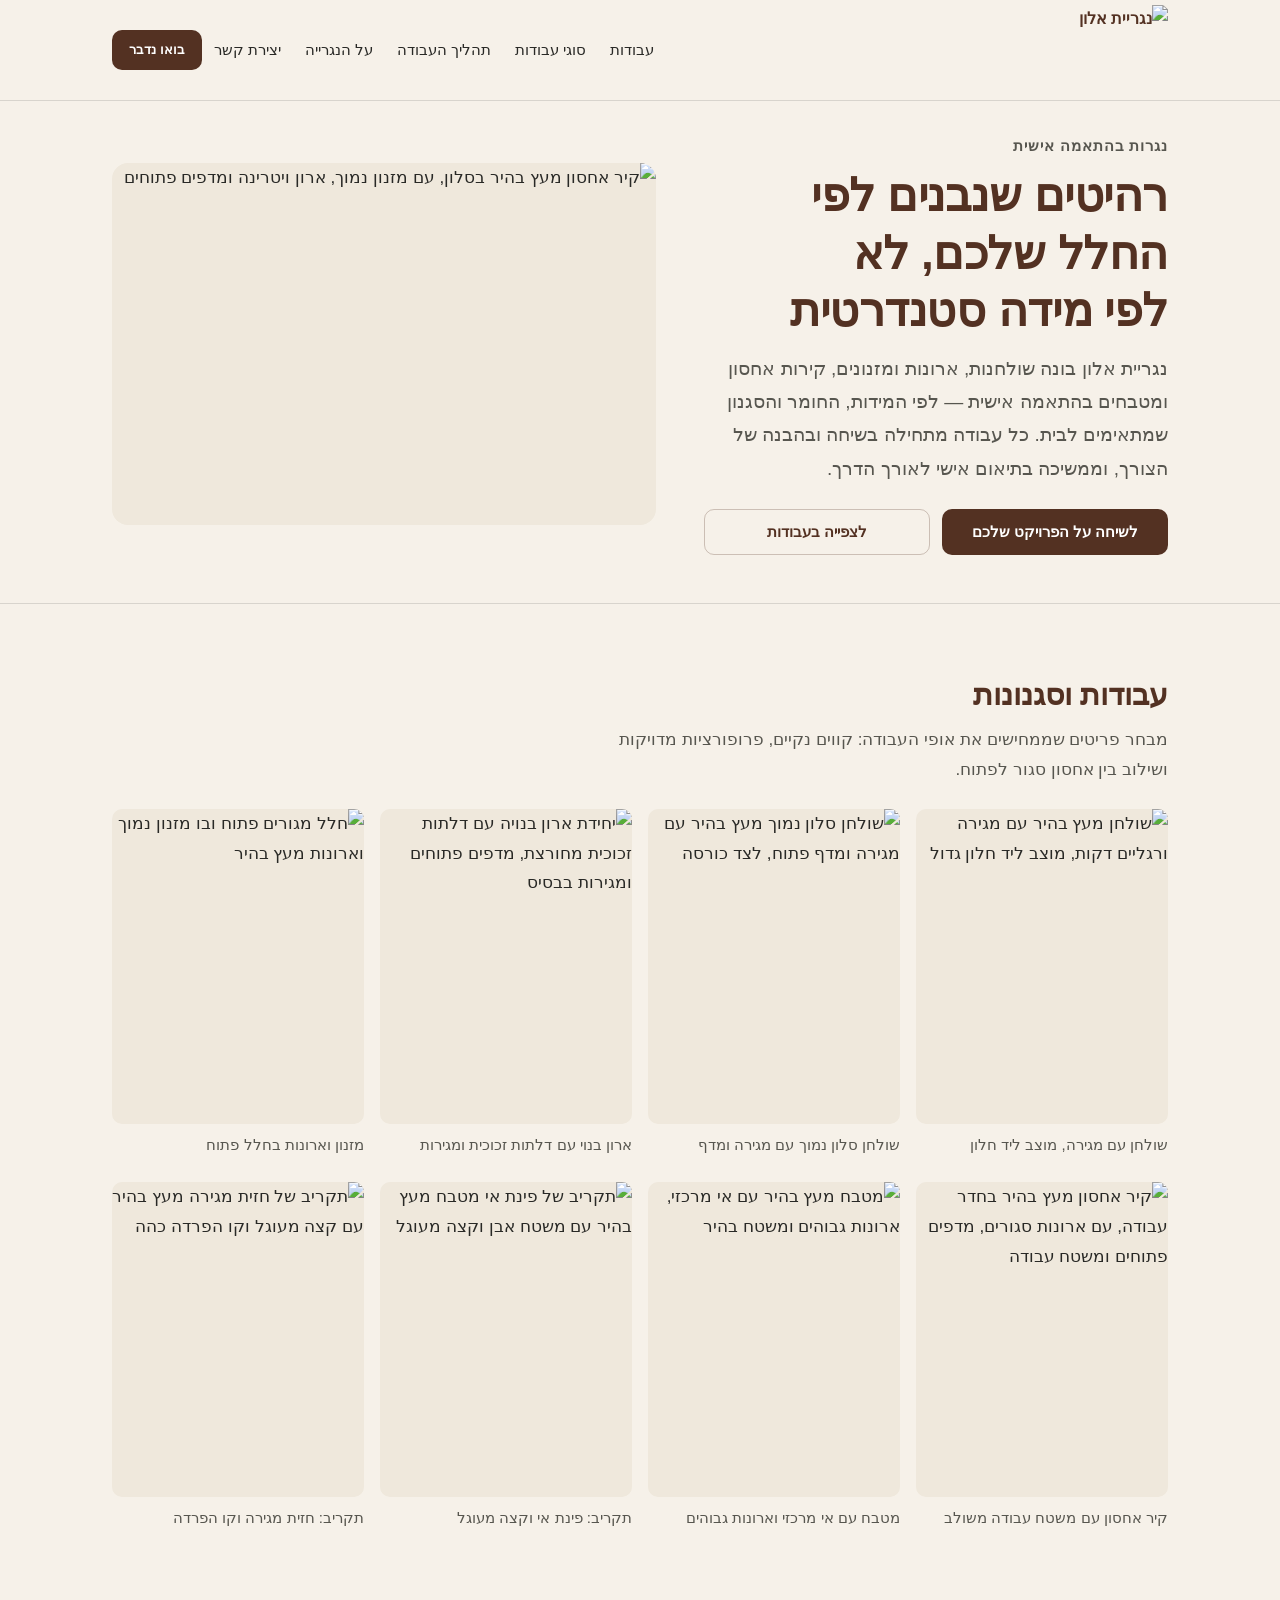
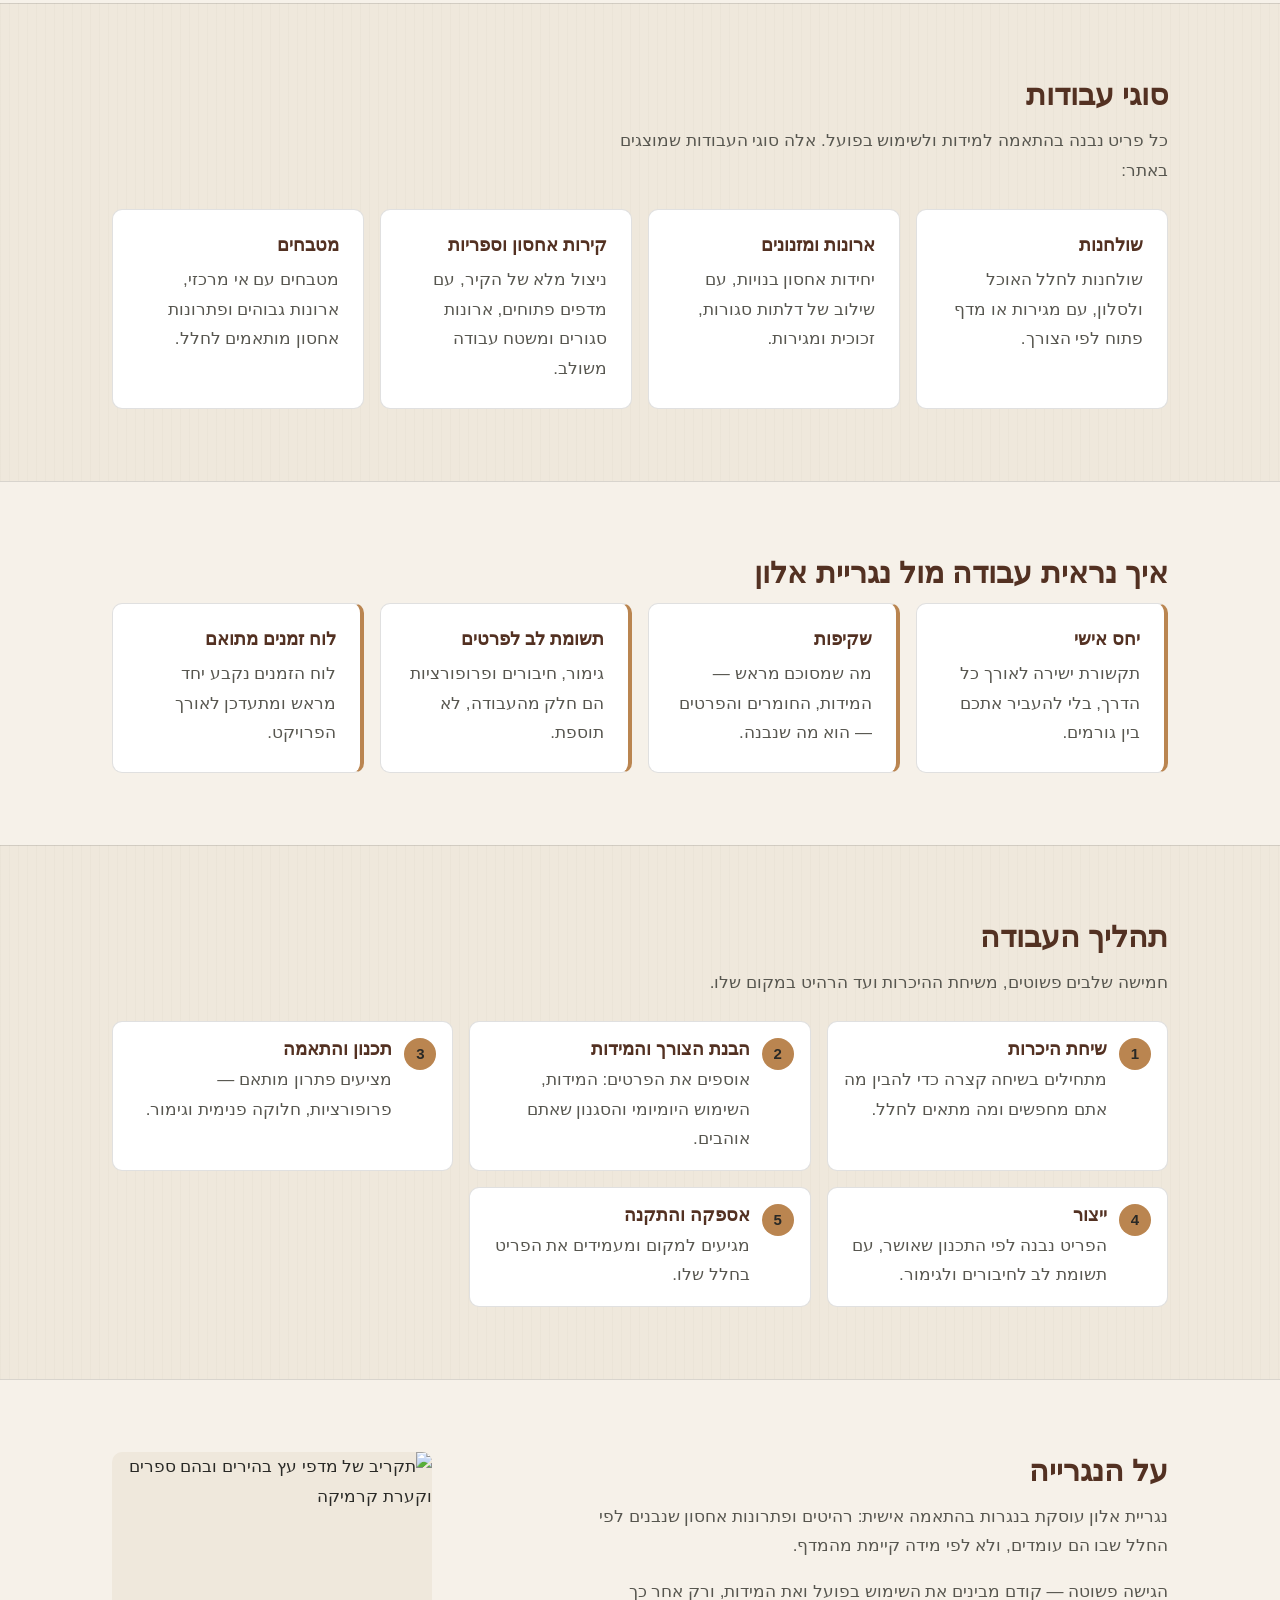
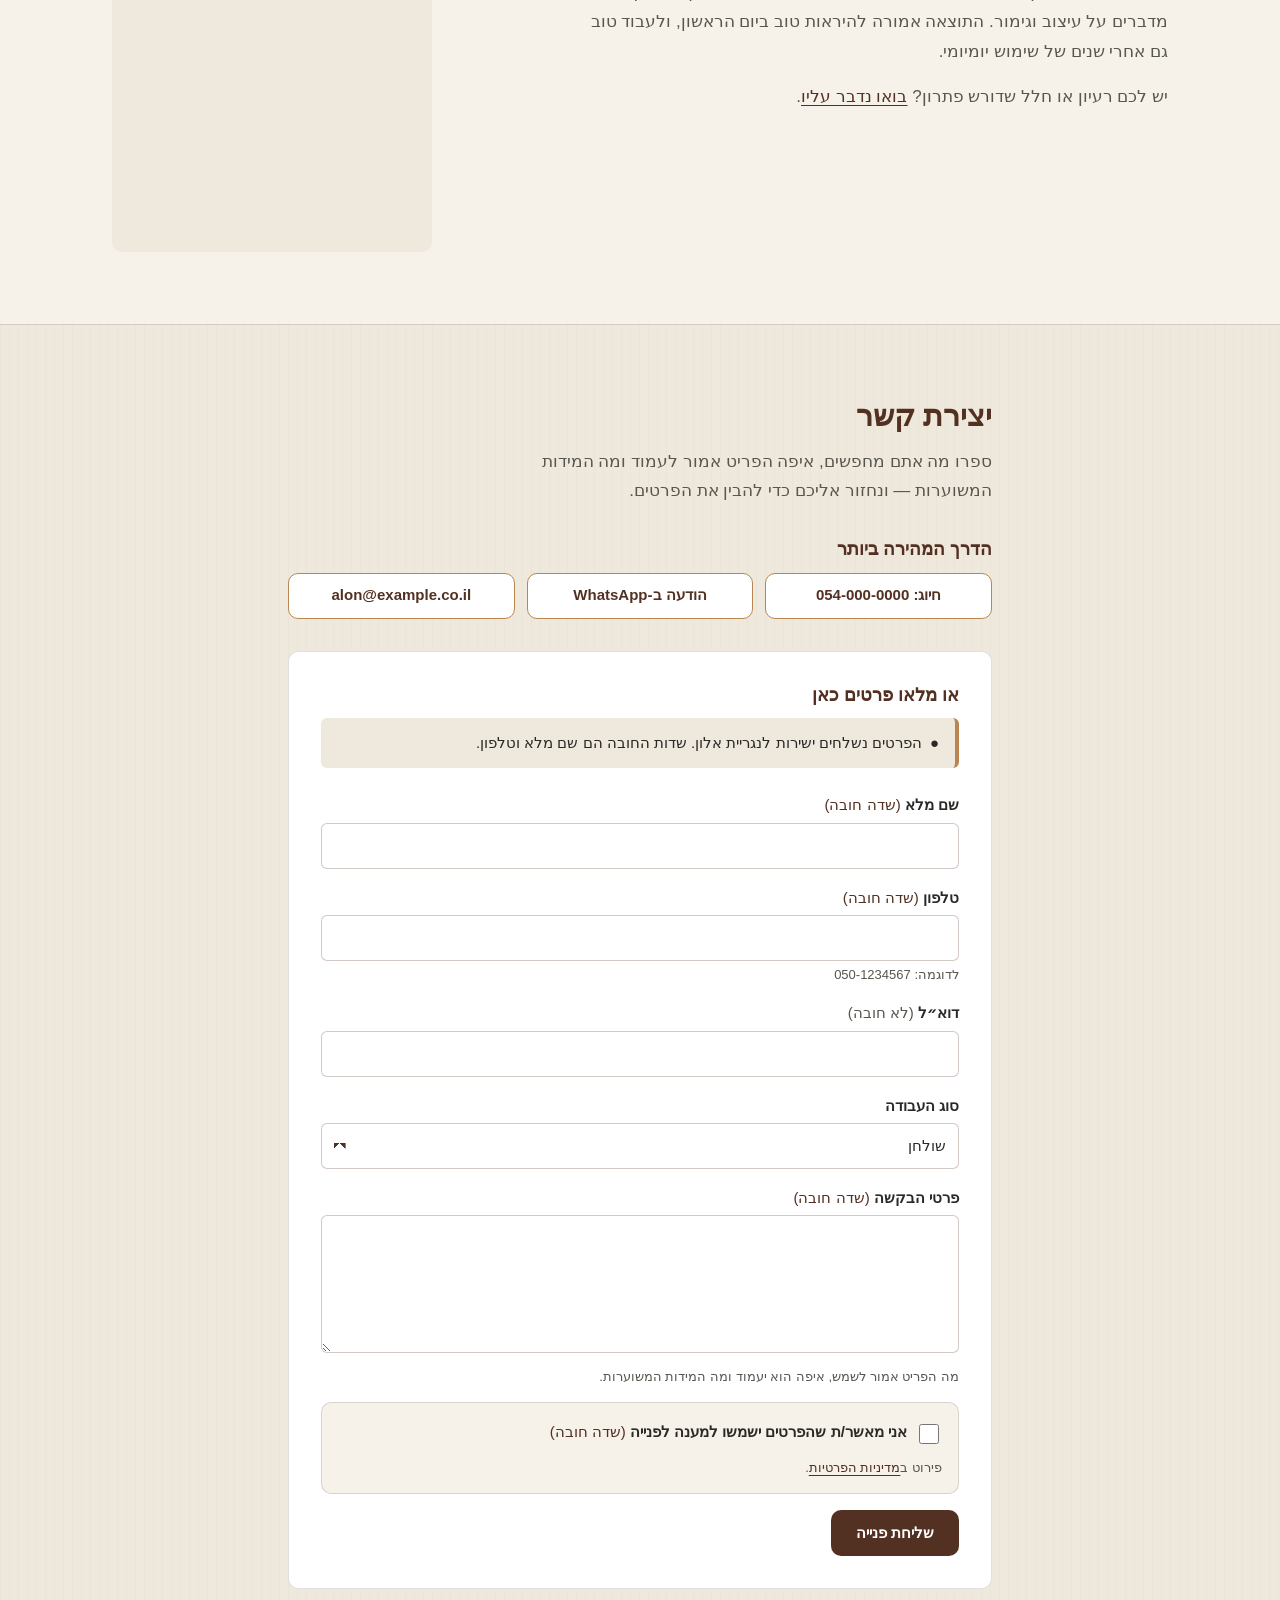
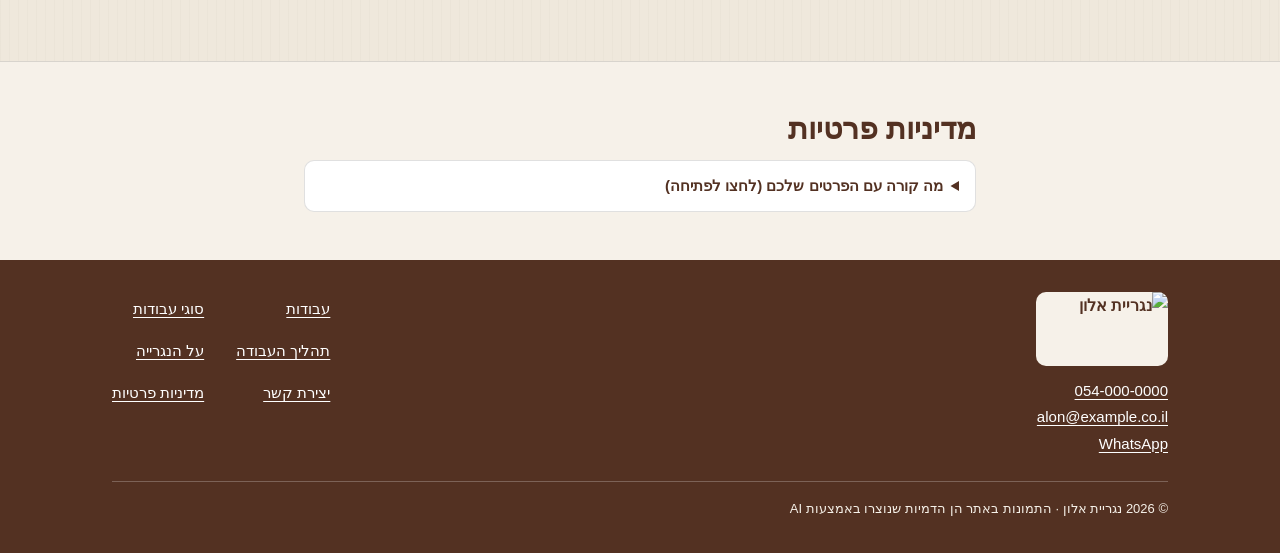
==== commit 18555786: "feat: הסרת הגילוי הנאות על תמונות ה-AI הוסרה ההודעה "הדמיה להמחשת סגנון וסוג העבודה..." משלושת המקומ" ====
--- a/index.html
+++ b/index.html
@@ -135,7 +135,6 @@
                width="1120" height="747" decoding="async" fetchpriority="high"
                alt="קיר אחסון מעץ בהיר בסלון, עם מזנון נמוך, ארון ויטרינה ומדפים פתוחים">
         </picture>
-        <figcaption class="disclosure disclosure--inline">הדמיה להמחשת סגנון וסוג העבודה. התמונה נוצרה באמצעות AI ואינה צילום של פרויקט שבוצע.</figcaption>
       </figure>
     </div>
   </section>
@@ -145,8 +144,6 @@
     <div class="wrap">
       <h2 id="gallery-title">עבודות וסגנונות</h2>
       <p class="section-intro">מבחר פריטים שממחישים את אופי העבודה: קווים נקיים, פרופורציות מדויקות ושילוב בין אחסון סגור לפתוח.</p>
-
-      <p class="disclosure">הדמיה להמחשת סגנון וסוג העבודה. התמונה נוצרה באמצעות AI ואינה צילום של פרויקט שבוצע.</p>
 
       <ul class="gallery">
         <li>
@@ -459,7 +456,6 @@
                width="600" height="750" loading="lazy" decoding="async"
                alt="תקריב של מדפי עץ בהירים ובהם ספרים וקערת קרמיקה">
         </picture>
-        <figcaption class="disclosure disclosure--inline">הדמיה להמחשת סגנון וסוג העבודה. התמונה נוצרה באמצעות AI ואינה צילום של פרויקט שבוצע.</figcaption>
       </figure>
     </div>
   </section>
--- a/style.css
+++ b/style.css
@@ -177,28 +177,6 @@
   max-inline-size: 60ch;
   margin-block-end: var(--s5);
   color: var(--ink-soft);
-}
-
-/* גילוי נאות על תמונות ה-AI */
-.disclosure {
-  max-inline-size: 62ch;
-  margin-block: 0 var(--s5);
-  padding: var(--s3) var(--s4);
-  border-inline-start: 4px solid var(--oak);
-  border-radius: var(--r-sm);
-  background-color: var(--white);
-  color: var(--ink);
-  font-size: var(--fs-sm);
-}
-
-.disclosure--inline {
-  margin-block: var(--s3) 0;
-  padding: 0;
-  border: 0;
-  background: none;
-  color: var(--ink-soft);
-  font-size: var(--fs-xs);
-  line-height: 1.5;
 }
 
 /* --------------------------------------------------------------------------
@@ -650,7 +628,31 @@
 .site-footer :focus-visible { outline-color: var(--cream); }
 
 /* --------------------------------------------------------------------------
-   13. נקודות שבירה
+   13. עמודי מצב אחרי שליחת הטופס (toda.html, shgia.html)
+   -------------------------------------------------------------------------- */
+.notice { text-align: center; }
+
+/* הלוגו בראש העמוד — יחס מקורי נשמר, בלי חיתוך ובלי מתיחה */
+.notice__logo {
+  inline-size: 180px;
+  max-inline-size: 60%;
+  block-size: auto;
+  margin-inline: auto;
+  margin-block-end: var(--s5);
+}
+
+.notice__actions {
+  display: flex;
+  flex-wrap: wrap;
+  justify-content: center;
+  gap: var(--s3);
+  margin-block-start: var(--s6);
+  list-style: none;
+  padding: 0;
+}
+
+/* --------------------------------------------------------------------------
+   14. נקודות שבירה
    -------------------------------------------------------------------------- */
 @media (min-width: 25em) {
   .header-cta { display: inline-flex; }
@@ -704,7 +706,7 @@
 }
 
 /* --------------------------------------------------------------------------
-   14. העדפות תנועה
+   15. העדפות תנועה
    -------------------------------------------------------------------------- */
 @media (prefers-reduced-motion: reduce) {
   html { scroll-behavior: auto; }
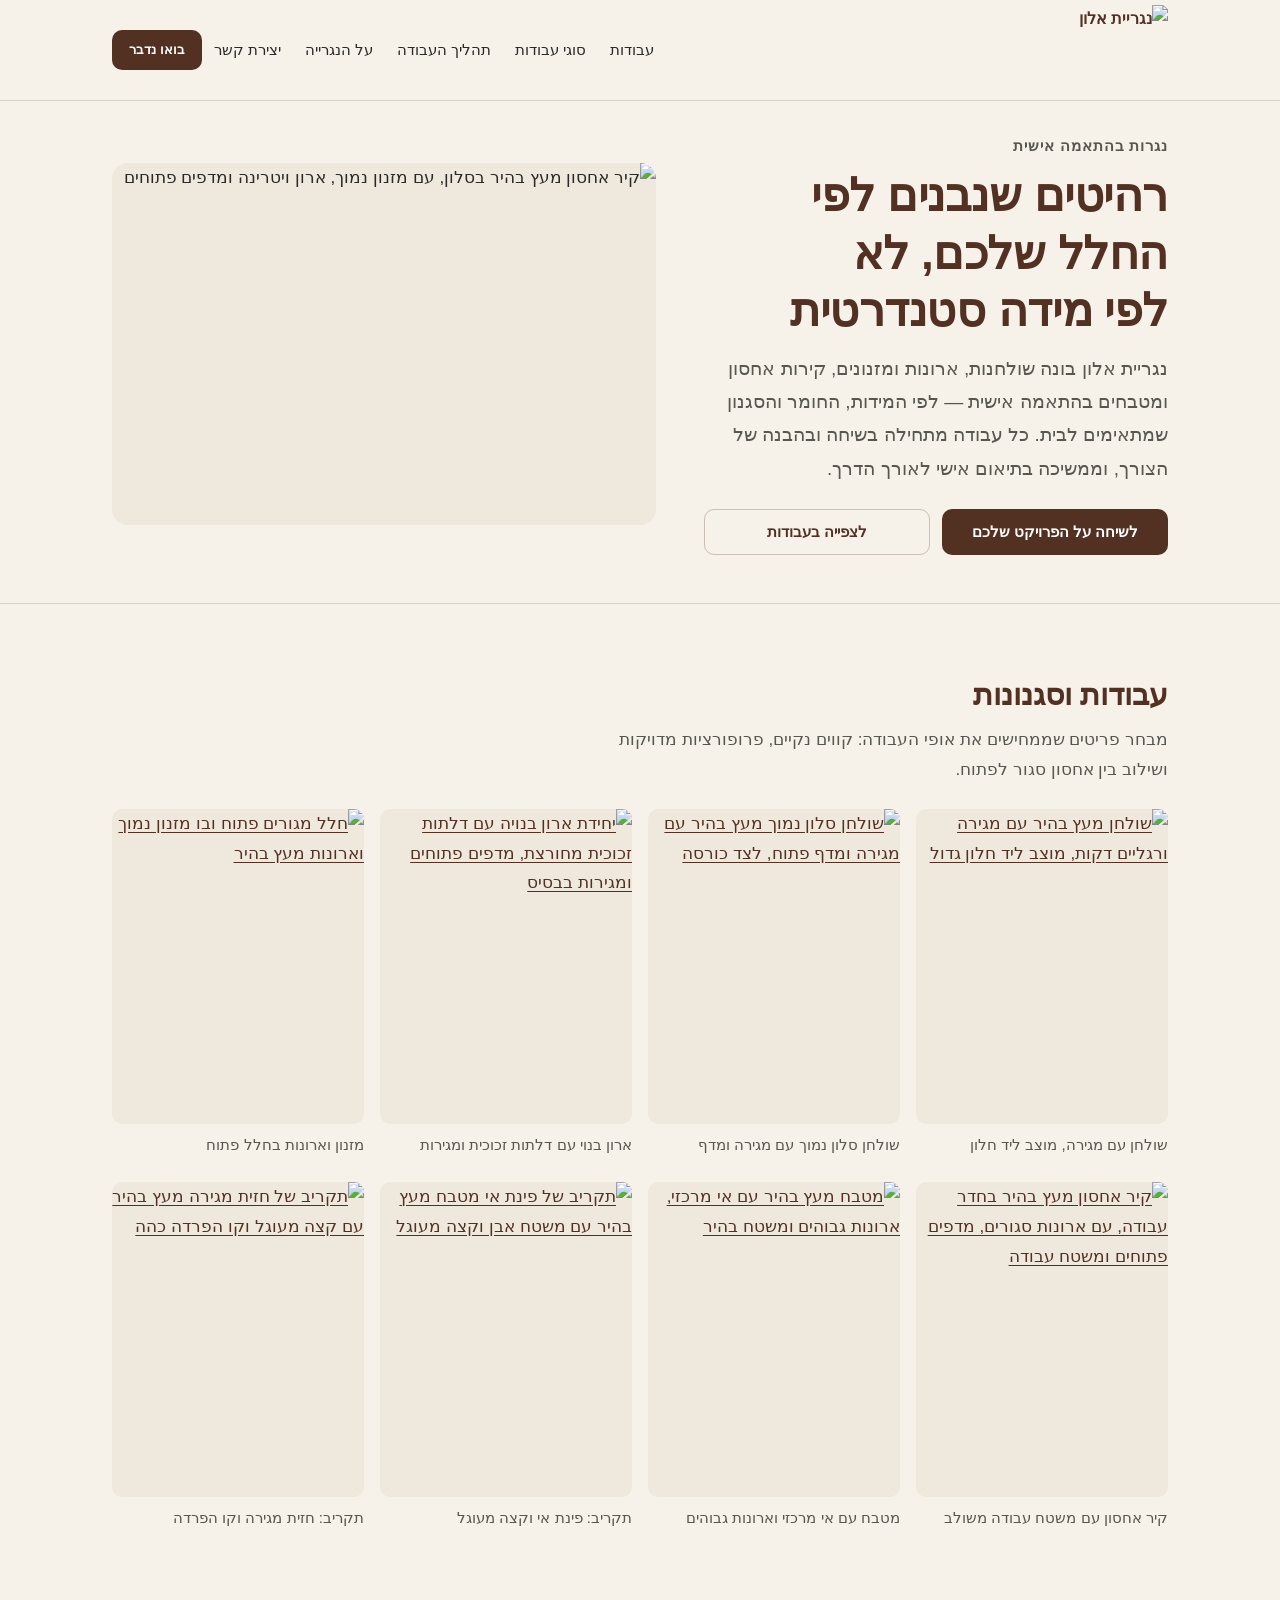
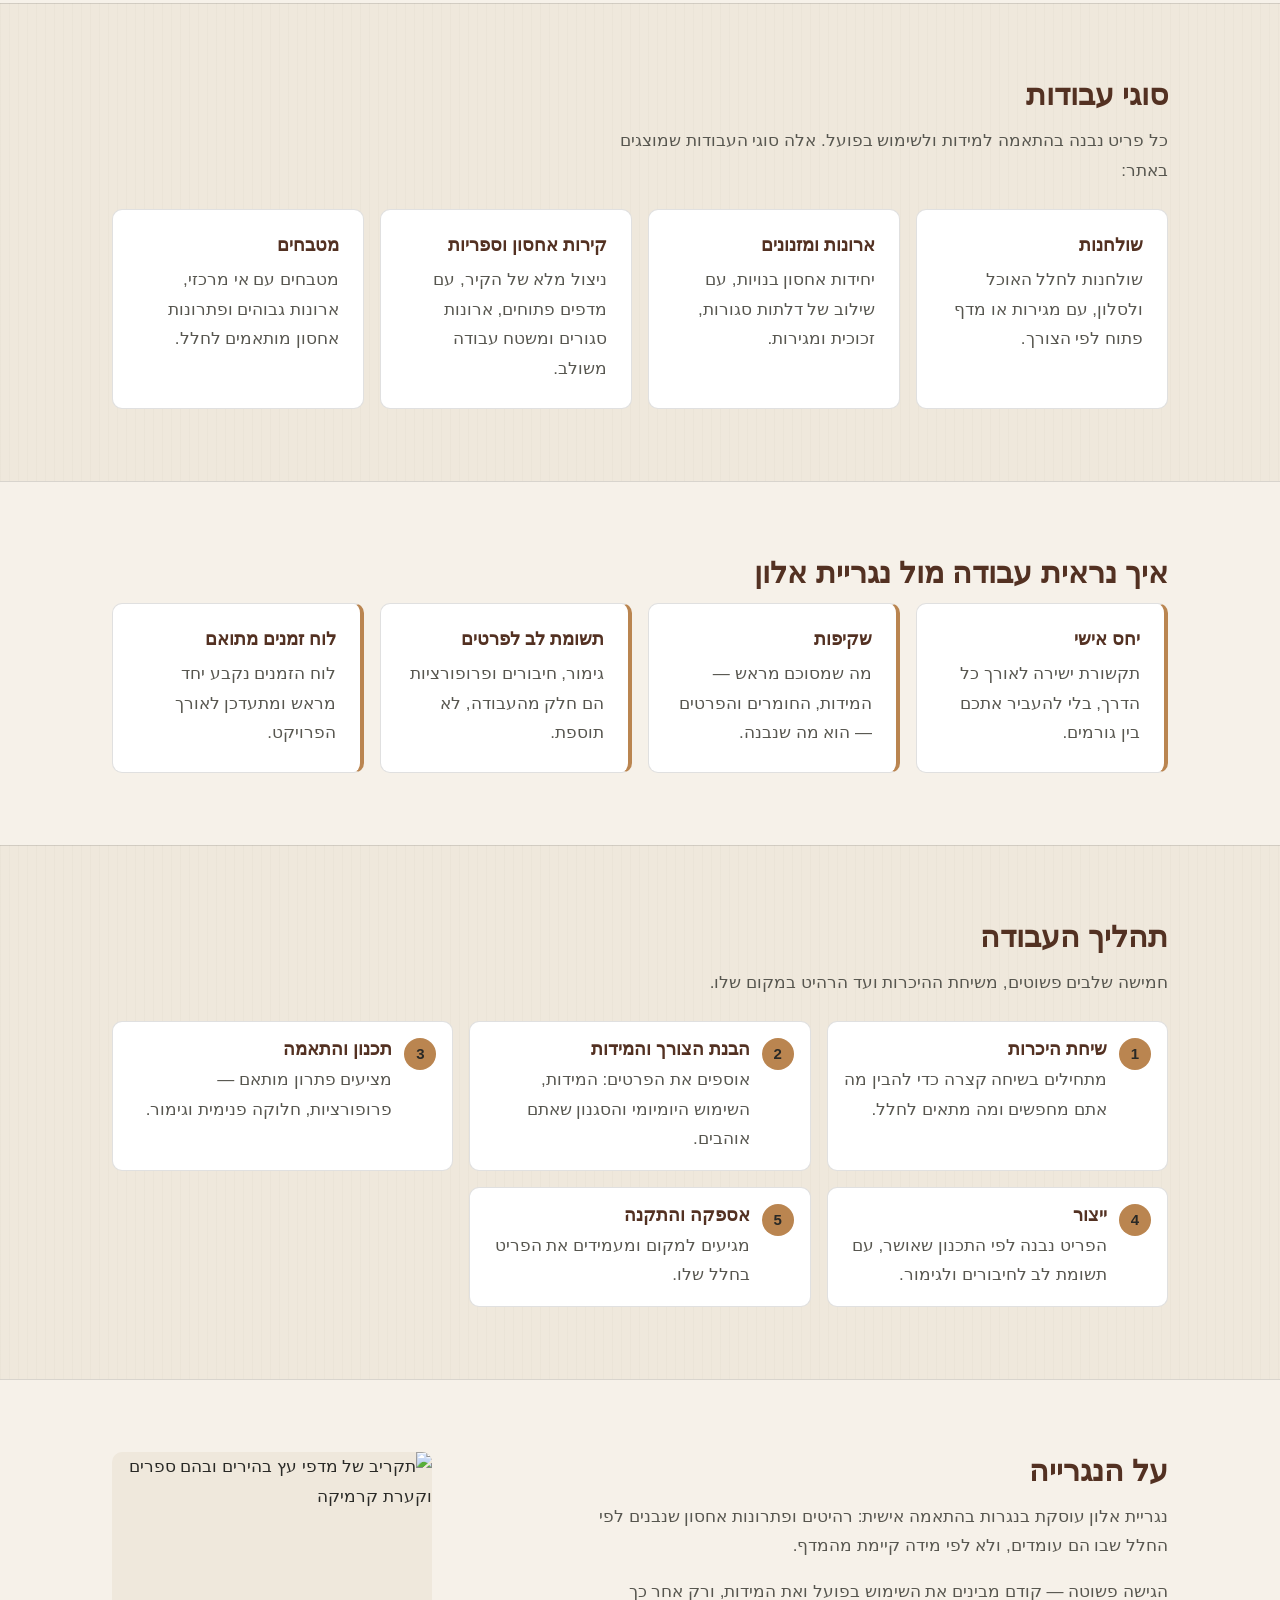
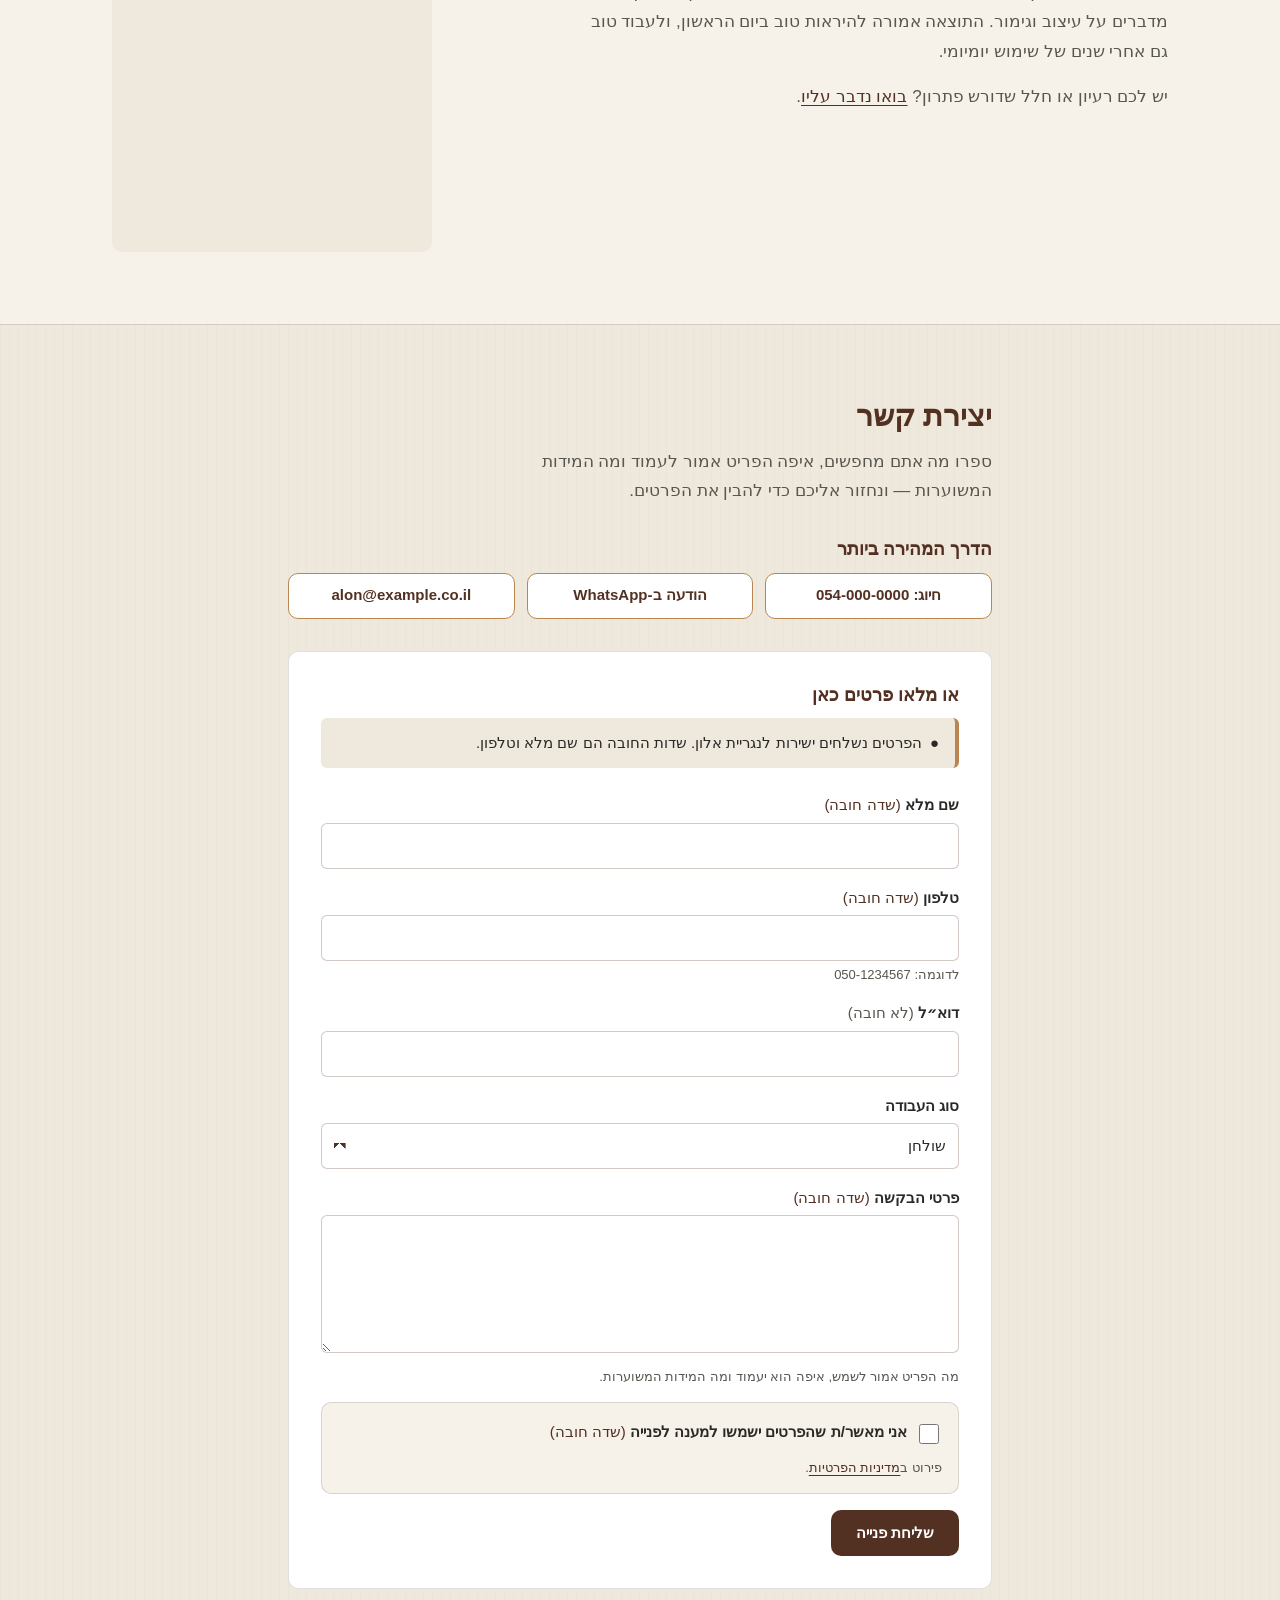
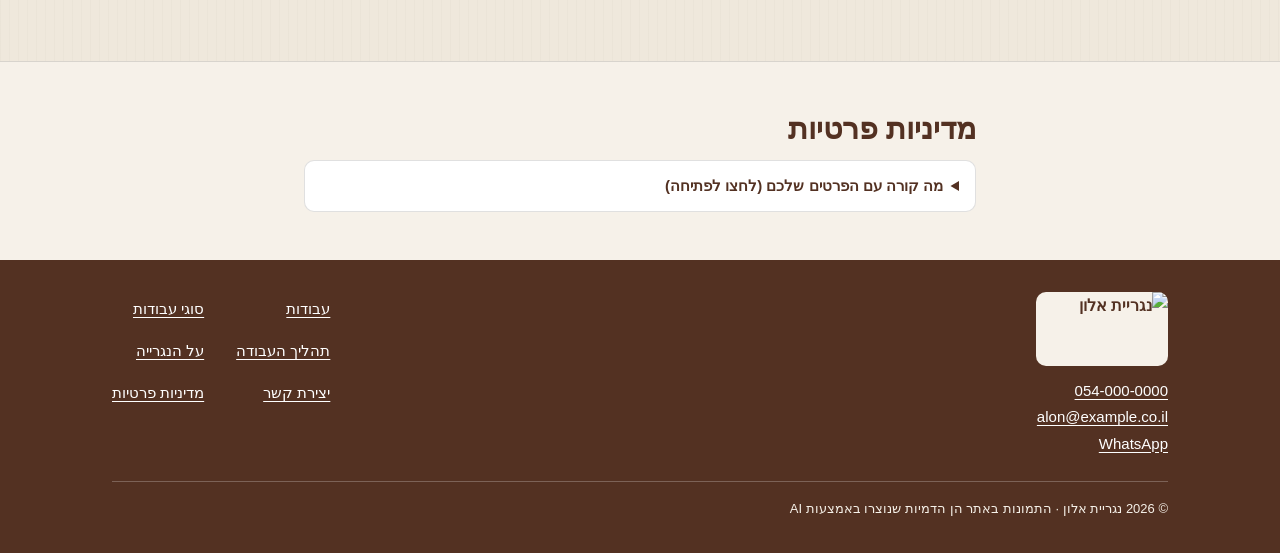
==== commit 9d189f44: "feat: הגדלת תמונות הגלריה בלחיצה כל אחת משמונה תמונות "עבודות וסגנונות" עטופה בקישור שפותח תצוגה מוג" ====
--- a/index.html
+++ b/index.html
@@ -148,186 +148,394 @@
       <ul class="gallery">
         <li>
           <figure class="tile">
-            <picture>
-              <!-- AVIF תחילה: כמחצית מהבייטים של WebP באותה איכות -->
-              <source type="image/avif"
-                      srcset="https://res.cloudinary.com/zrevzjvb/image/upload/f_avif,q_auto:eco,c_fill,g_auto,ar_4:5,w_400/v1787857693/nagar-alon-pics/pic_alon_1.png 400w,
-                              https://res.cloudinary.com/zrevzjvb/image/upload/f_avif,q_auto:eco,c_fill,g_auto,ar_4:5,w_560/v1787857693/nagar-alon-pics/pic_alon_1.png 560w,
-                              https://res.cloudinary.com/zrevzjvb/image/upload/f_avif,q_auto:eco,c_fill,g_auto,ar_4:5,w_720/v1787857693/nagar-alon-pics/pic_alon_1.png 720w,
-                              https://res.cloudinary.com/zrevzjvb/image/upload/f_avif,q_auto:eco,c_fill,g_auto,ar_4:5,w_800/v1787857693/nagar-alon-pics/pic_alon_1.png 800w"
-                      sizes="(min-width: 64em) 16rem, (min-width: 48em) 45vw, 90vw">
-              <img src="https://res.cloudinary.com/zrevzjvb/image/upload/f_auto,q_auto:eco,c_fill,g_auto,ar_4:5,w_800/v1787857693/nagar-alon-pics/pic_alon_1.png"
-                   srcset="https://res.cloudinary.com/zrevzjvb/image/upload/f_auto,q_auto:eco,c_fill,g_auto,ar_4:5,w_400/v1787857693/nagar-alon-pics/pic_alon_1.png 400w,
-                           https://res.cloudinary.com/zrevzjvb/image/upload/f_auto,q_auto:eco,c_fill,g_auto,ar_4:5,w_560/v1787857693/nagar-alon-pics/pic_alon_1.png 560w,
-                           https://res.cloudinary.com/zrevzjvb/image/upload/f_auto,q_auto:eco,c_fill,g_auto,ar_4:5,w_720/v1787857693/nagar-alon-pics/pic_alon_1.png 720w,
-                           https://res.cloudinary.com/zrevzjvb/image/upload/f_auto,q_auto:eco,c_fill,g_auto,ar_4:5,w_800/v1787857693/nagar-alon-pics/pic_alon_1.png 800w"
-                   sizes="(min-width: 64em) 16rem, (min-width: 48em) 45vw, 90vw"
-                   width="800" height="1000" loading="lazy" decoding="async"
-                   alt="שולחן מעץ בהיר עם מגירה ורגליים דקות, מוצב ליד חלון גדול">
-            </picture>
+            <!-- לחיצה על התמונה פותחת תצוגה מוגדלת דרך :target, בלי JavaScript -->
+            <a class="tile__zoom" href="#pic-1" aria-label="הגדלת התמונה: שולחן עם מגירה, מוצב ליד חלון">
+              <picture>
+                <!-- AVIF תחילה: כמחצית מהבייטים של WebP באותה איכות -->
+                <source type="image/avif"
+                        srcset="https://res.cloudinary.com/zrevzjvb/image/upload/f_avif,q_auto:eco,c_fill,g_auto,ar_4:5,w_400/v1787857693/nagar-alon-pics/pic_alon_1.png 400w,
+                                https://res.cloudinary.com/zrevzjvb/image/upload/f_avif,q_auto:eco,c_fill,g_auto,ar_4:5,w_560/v1787857693/nagar-alon-pics/pic_alon_1.png 560w,
+                                https://res.cloudinary.com/zrevzjvb/image/upload/f_avif,q_auto:eco,c_fill,g_auto,ar_4:5,w_720/v1787857693/nagar-alon-pics/pic_alon_1.png 720w,
+                                https://res.cloudinary.com/zrevzjvb/image/upload/f_avif,q_auto:eco,c_fill,g_auto,ar_4:5,w_800/v1787857693/nagar-alon-pics/pic_alon_1.png 800w"
+                        sizes="(min-width: 64em) 16rem, (min-width: 48em) 45vw, 90vw">
+                <img src="https://res.cloudinary.com/zrevzjvb/image/upload/f_auto,q_auto:eco,c_fill,g_auto,ar_4:5,w_800/v1787857693/nagar-alon-pics/pic_alon_1.png"
+                     srcset="https://res.cloudinary.com/zrevzjvb/image/upload/f_auto,q_auto:eco,c_fill,g_auto,ar_4:5,w_400/v1787857693/nagar-alon-pics/pic_alon_1.png 400w,
+                             https://res.cloudinary.com/zrevzjvb/image/upload/f_auto,q_auto:eco,c_fill,g_auto,ar_4:5,w_560/v1787857693/nagar-alon-pics/pic_alon_1.png 560w,
+                             https://res.cloudinary.com/zrevzjvb/image/upload/f_auto,q_auto:eco,c_fill,g_auto,ar_4:5,w_720/v1787857693/nagar-alon-pics/pic_alon_1.png 720w,
+                             https://res.cloudinary.com/zrevzjvb/image/upload/f_auto,q_auto:eco,c_fill,g_auto,ar_4:5,w_800/v1787857693/nagar-alon-pics/pic_alon_1.png 800w"
+                     sizes="(min-width: 64em) 16rem, (min-width: 48em) 45vw, 90vw"
+                     width="800" height="1000" loading="lazy" decoding="async"
+                     alt="שולחן מעץ בהיר עם מגירה ורגליים דקות, מוצב ליד חלון גדול">
+              </picture>
+            </a>
             <figcaption>שולחן עם מגירה, מוצב ליד חלון</figcaption>
           </figure>
+
+          <!-- התצוגה המוגדלת עצמה; נסגרת בלחיצה על הרקע או על כפתור הסגירה -->
+          <div class="lightbox" id="pic-1">
+            <a class="lightbox__backdrop" href="#gallery" tabindex="-1" aria-hidden="true"></a>
+            <figure class="lightbox__figure">
+              <picture>
+                <source type="image/avif"
+                        srcset="https://res.cloudinary.com/zrevzjvb/image/upload/f_avif,q_auto:good,c_limit,w_640/v1787857693/nagar-alon-pics/pic_alon_1.png 640w,
+                                https://res.cloudinary.com/zrevzjvb/image/upload/f_avif,q_auto:good,c_limit,w_900/v1787857693/nagar-alon-pics/pic_alon_1.png 900w,
+                                https://res.cloudinary.com/zrevzjvb/image/upload/f_avif,q_auto:good,c_limit,w_1122/v1787857693/nagar-alon-pics/pic_alon_1.png 1122w"
+                        sizes="min(92vw, 70vh)">
+                <img src="https://res.cloudinary.com/zrevzjvb/image/upload/f_auto,q_auto:good,c_limit,w_1122/v1787857693/nagar-alon-pics/pic_alon_1.png"
+                     srcset="https://res.cloudinary.com/zrevzjvb/image/upload/f_auto,q_auto:good,c_limit,w_640/v1787857693/nagar-alon-pics/pic_alon_1.png 640w,
+                             https://res.cloudinary.com/zrevzjvb/image/upload/f_auto,q_auto:good,c_limit,w_900/v1787857693/nagar-alon-pics/pic_alon_1.png 900w,
+                             https://res.cloudinary.com/zrevzjvb/image/upload/f_auto,q_auto:good,c_limit,w_1122/v1787857693/nagar-alon-pics/pic_alon_1.png 1122w"
+                     sizes="min(92vw, 70vh)"
+                     width="1122" height="1402" loading="lazy" decoding="async"
+                     alt="שולחן מעץ בהיר עם מגירה ורגליים דקות, מוצב ליד חלון גדול">
+              </picture>
+              <figcaption>שולחן עם מגירה, מוצב ליד חלון</figcaption>
+            </figure>
+            <a class="lightbox__close" href="#gallery" aria-label="סגירת התצוגה המוגדלת"><span aria-hidden="true">×</span></a>
+          </div>
         </li>
 
         <li>
           <figure class="tile">
-            <picture>
-              <!-- AVIF תחילה: כמחצית מהבייטים של WebP באותה איכות -->
-              <source type="image/avif"
-                      srcset="https://res.cloudinary.com/zrevzjvb/image/upload/f_avif,q_auto:eco,c_fill,g_auto,ar_4:5,w_400/v1787857708/nagar-alon-pics/pic_alon_5.png 400w,
-                              https://res.cloudinary.com/zrevzjvb/image/upload/f_avif,q_auto:eco,c_fill,g_auto,ar_4:5,w_560/v1787857708/nagar-alon-pics/pic_alon_5.png 560w,
-                              https://res.cloudinary.com/zrevzjvb/image/upload/f_avif,q_auto:eco,c_fill,g_auto,ar_4:5,w_720/v1787857708/nagar-alon-pics/pic_alon_5.png 720w,
-                              https://res.cloudinary.com/zrevzjvb/image/upload/f_avif,q_auto:eco,c_fill,g_auto,ar_4:5,w_800/v1787857708/nagar-alon-pics/pic_alon_5.png 800w"
-                      sizes="(min-width: 64em) 16rem, (min-width: 48em) 45vw, 90vw">
-              <img src="https://res.cloudinary.com/zrevzjvb/image/upload/f_auto,q_auto:eco,c_fill,g_auto,ar_4:5,w_800/v1787857708/nagar-alon-pics/pic_alon_5.png"
-                   srcset="https://res.cloudinary.com/zrevzjvb/image/upload/f_auto,q_auto:eco,c_fill,g_auto,ar_4:5,w_400/v1787857708/nagar-alon-pics/pic_alon_5.png 400w,
-                           https://res.cloudinary.com/zrevzjvb/image/upload/f_auto,q_auto:eco,c_fill,g_auto,ar_4:5,w_560/v1787857708/nagar-alon-pics/pic_alon_5.png 560w,
-                           https://res.cloudinary.com/zrevzjvb/image/upload/f_auto,q_auto:eco,c_fill,g_auto,ar_4:5,w_720/v1787857708/nagar-alon-pics/pic_alon_5.png 720w,
-                           https://res.cloudinary.com/zrevzjvb/image/upload/f_auto,q_auto:eco,c_fill,g_auto,ar_4:5,w_800/v1787857708/nagar-alon-pics/pic_alon_5.png 800w"
-                   sizes="(min-width: 64em) 16rem, (min-width: 48em) 45vw, 90vw"
-                   width="800" height="1000" loading="lazy" decoding="async"
-                   alt="שולחן סלון נמוך מעץ בהיר עם מגירה ומדף פתוח, לצד כורסה">
-            </picture>
+            <!-- לחיצה על התמונה פותחת תצוגה מוגדלת דרך :target, בלי JavaScript -->
+            <a class="tile__zoom" href="#pic-2" aria-label="הגדלת התמונה: שולחן סלון נמוך עם מגירה ומדף">
+              <picture>
+                <!-- AVIF תחילה: כמחצית מהבייטים של WebP באותה איכות -->
+                <source type="image/avif"
+                        srcset="https://res.cloudinary.com/zrevzjvb/image/upload/f_avif,q_auto:eco,c_fill,g_auto,ar_4:5,w_400/v1787857708/nagar-alon-pics/pic_alon_5.png 400w,
+                                https://res.cloudinary.com/zrevzjvb/image/upload/f_avif,q_auto:eco,c_fill,g_auto,ar_4:5,w_560/v1787857708/nagar-alon-pics/pic_alon_5.png 560w,
+                                https://res.cloudinary.com/zrevzjvb/image/upload/f_avif,q_auto:eco,c_fill,g_auto,ar_4:5,w_720/v1787857708/nagar-alon-pics/pic_alon_5.png 720w,
+                                https://res.cloudinary.com/zrevzjvb/image/upload/f_avif,q_auto:eco,c_fill,g_auto,ar_4:5,w_800/v1787857708/nagar-alon-pics/pic_alon_5.png 800w"
+                        sizes="(min-width: 64em) 16rem, (min-width: 48em) 45vw, 90vw">
+                <img src="https://res.cloudinary.com/zrevzjvb/image/upload/f_auto,q_auto:eco,c_fill,g_auto,ar_4:5,w_800/v1787857708/nagar-alon-pics/pic_alon_5.png"
+                     srcset="https://res.cloudinary.com/zrevzjvb/image/upload/f_auto,q_auto:eco,c_fill,g_auto,ar_4:5,w_400/v1787857708/nagar-alon-pics/pic_alon_5.png 400w,
+                             https://res.cloudinary.com/zrevzjvb/image/upload/f_auto,q_auto:eco,c_fill,g_auto,ar_4:5,w_560/v1787857708/nagar-alon-pics/pic_alon_5.png 560w,
+                             https://res.cloudinary.com/zrevzjvb/image/upload/f_auto,q_auto:eco,c_fill,g_auto,ar_4:5,w_720/v1787857708/nagar-alon-pics/pic_alon_5.png 720w,
+                             https://res.cloudinary.com/zrevzjvb/image/upload/f_auto,q_auto:eco,c_fill,g_auto,ar_4:5,w_800/v1787857708/nagar-alon-pics/pic_alon_5.png 800w"
+                     sizes="(min-width: 64em) 16rem, (min-width: 48em) 45vw, 90vw"
+                     width="800" height="1000" loading="lazy" decoding="async"
+                     alt="שולחן סלון נמוך מעץ בהיר עם מגירה ומדף פתוח, לצד כורסה">
+              </picture>
+            </a>
             <figcaption>שולחן סלון נמוך עם מגירה ומדף</figcaption>
           </figure>
+
+          <!-- התצוגה המוגדלת עצמה; נסגרת בלחיצה על הרקע או על כפתור הסגירה -->
+          <div class="lightbox" id="pic-2">
+            <a class="lightbox__backdrop" href="#gallery" tabindex="-1" aria-hidden="true"></a>
+            <figure class="lightbox__figure">
+              <picture>
+                <source type="image/avif"
+                        srcset="https://res.cloudinary.com/zrevzjvb/image/upload/f_avif,q_auto:good,c_limit,w_640/v1787857708/nagar-alon-pics/pic_alon_5.png 640w,
+                                https://res.cloudinary.com/zrevzjvb/image/upload/f_avif,q_auto:good,c_limit,w_900/v1787857708/nagar-alon-pics/pic_alon_5.png 900w,
+                                https://res.cloudinary.com/zrevzjvb/image/upload/f_avif,q_auto:good,c_limit,w_1122/v1787857708/nagar-alon-pics/pic_alon_5.png 1122w"
+                        sizes="min(92vw, 70vh)">
+                <img src="https://res.cloudinary.com/zrevzjvb/image/upload/f_auto,q_auto:good,c_limit,w_1122/v1787857708/nagar-alon-pics/pic_alon_5.png"
+                     srcset="https://res.cloudinary.com/zrevzjvb/image/upload/f_auto,q_auto:good,c_limit,w_640/v1787857708/nagar-alon-pics/pic_alon_5.png 640w,
+                             https://res.cloudinary.com/zrevzjvb/image/upload/f_auto,q_auto:good,c_limit,w_900/v1787857708/nagar-alon-pics/pic_alon_5.png 900w,
+                             https://res.cloudinary.com/zrevzjvb/image/upload/f_auto,q_auto:good,c_limit,w_1122/v1787857708/nagar-alon-pics/pic_alon_5.png 1122w"
+                     sizes="min(92vw, 70vh)"
+                     width="1122" height="1402" loading="lazy" decoding="async"
+                     alt="שולחן סלון נמוך מעץ בהיר עם מגירה ומדף פתוח, לצד כורסה">
+              </picture>
+              <figcaption>שולחן סלון נמוך עם מגירה ומדף</figcaption>
+            </figure>
+            <a class="lightbox__close" href="#gallery" aria-label="סגירת התצוגה המוגדלת"><span aria-hidden="true">×</span></a>
+          </div>
         </li>
 
         <li>
           <figure class="tile">
-            <picture>
-              <!-- AVIF תחילה: כמחצית מהבייטים של WebP באותה איכות -->
-              <source type="image/avif"
-                      srcset="https://res.cloudinary.com/zrevzjvb/image/upload/f_avif,q_auto:eco,c_fill,g_auto,ar_4:5,w_400/v1787857704/nagar-alon-pics/pic_alon_4.png 400w,
-                              https://res.cloudinary.com/zrevzjvb/image/upload/f_avif,q_auto:eco,c_fill,g_auto,ar_4:5,w_560/v1787857704/nagar-alon-pics/pic_alon_4.png 560w,
-                              https://res.cloudinary.com/zrevzjvb/image/upload/f_avif,q_auto:eco,c_fill,g_auto,ar_4:5,w_720/v1787857704/nagar-alon-pics/pic_alon_4.png 720w,
-                              https://res.cloudinary.com/zrevzjvb/image/upload/f_avif,q_auto:eco,c_fill,g_auto,ar_4:5,w_800/v1787857704/nagar-alon-pics/pic_alon_4.png 800w"
-                      sizes="(min-width: 64em) 16rem, (min-width: 48em) 45vw, 90vw">
-              <img src="https://res.cloudinary.com/zrevzjvb/image/upload/f_auto,q_auto:eco,c_fill,g_auto,ar_4:5,w_800/v1787857704/nagar-alon-pics/pic_alon_4.png"
-                   srcset="https://res.cloudinary.com/zrevzjvb/image/upload/f_auto,q_auto:eco,c_fill,g_auto,ar_4:5,w_400/v1787857704/nagar-alon-pics/pic_alon_4.png 400w,
-                           https://res.cloudinary.com/zrevzjvb/image/upload/f_auto,q_auto:eco,c_fill,g_auto,ar_4:5,w_560/v1787857704/nagar-alon-pics/pic_alon_4.png 560w,
-                           https://res.cloudinary.com/zrevzjvb/image/upload/f_auto,q_auto:eco,c_fill,g_auto,ar_4:5,w_720/v1787857704/nagar-alon-pics/pic_alon_4.png 720w,
-                           https://res.cloudinary.com/zrevzjvb/image/upload/f_auto,q_auto:eco,c_fill,g_auto,ar_4:5,w_800/v1787857704/nagar-alon-pics/pic_alon_4.png 800w"
-                   sizes="(min-width: 64em) 16rem, (min-width: 48em) 45vw, 90vw"
-                   width="800" height="1000" loading="lazy" decoding="async"
-                   alt="יחידת ארון בנויה עם דלתות זכוכית מחורצת, מדפים פתוחים ומגירות בבסיס">
-            </picture>
+            <!-- לחיצה על התמונה פותחת תצוגה מוגדלת דרך :target, בלי JavaScript -->
+            <a class="tile__zoom" href="#pic-3" aria-label="הגדלת התמונה: ארון בנוי עם דלתות זכוכית ומגירות">
+              <picture>
+                <!-- AVIF תחילה: כמחצית מהבייטים של WebP באותה איכות -->
+                <source type="image/avif"
+                        srcset="https://res.cloudinary.com/zrevzjvb/image/upload/f_avif,q_auto:eco,c_fill,g_auto,ar_4:5,w_400/v1787857704/nagar-alon-pics/pic_alon_4.png 400w,
+                                https://res.cloudinary.com/zrevzjvb/image/upload/f_avif,q_auto:eco,c_fill,g_auto,ar_4:5,w_560/v1787857704/nagar-alon-pics/pic_alon_4.png 560w,
+                                https://res.cloudinary.com/zrevzjvb/image/upload/f_avif,q_auto:eco,c_fill,g_auto,ar_4:5,w_720/v1787857704/nagar-alon-pics/pic_alon_4.png 720w,
+                                https://res.cloudinary.com/zrevzjvb/image/upload/f_avif,q_auto:eco,c_fill,g_auto,ar_4:5,w_800/v1787857704/nagar-alon-pics/pic_alon_4.png 800w"
+                        sizes="(min-width: 64em) 16rem, (min-width: 48em) 45vw, 90vw">
+                <img src="https://res.cloudinary.com/zrevzjvb/image/upload/f_auto,q_auto:eco,c_fill,g_auto,ar_4:5,w_800/v1787857704/nagar-alon-pics/pic_alon_4.png"
+                     srcset="https://res.cloudinary.com/zrevzjvb/image/upload/f_auto,q_auto:eco,c_fill,g_auto,ar_4:5,w_400/v1787857704/nagar-alon-pics/pic_alon_4.png 400w,
+                             https://res.cloudinary.com/zrevzjvb/image/upload/f_auto,q_auto:eco,c_fill,g_auto,ar_4:5,w_560/v1787857704/nagar-alon-pics/pic_alon_4.png 560w,
+                             https://res.cloudinary.com/zrevzjvb/image/upload/f_auto,q_auto:eco,c_fill,g_auto,ar_4:5,w_720/v1787857704/nagar-alon-pics/pic_alon_4.png 720w,
+                             https://res.cloudinary.com/zrevzjvb/image/upload/f_auto,q_auto:eco,c_fill,g_auto,ar_4:5,w_800/v1787857704/nagar-alon-pics/pic_alon_4.png 800w"
+                     sizes="(min-width: 64em) 16rem, (min-width: 48em) 45vw, 90vw"
+                     width="800" height="1000" loading="lazy" decoding="async"
+                     alt="יחידת ארון בנויה עם דלתות זכוכית מחורצת, מדפים פתוחים ומגירות בבסיס">
+              </picture>
+            </a>
             <figcaption>ארון בנוי עם דלתות זכוכית ומגירות</figcaption>
           </figure>
+
+          <!-- התצוגה המוגדלת עצמה; נסגרת בלחיצה על הרקע או על כפתור הסגירה -->
+          <div class="lightbox" id="pic-3">
+            <a class="lightbox__backdrop" href="#gallery" tabindex="-1" aria-hidden="true"></a>
+            <figure class="lightbox__figure">
+              <picture>
+                <source type="image/avif"
+                        srcset="https://res.cloudinary.com/zrevzjvb/image/upload/f_avif,q_auto:good,c_limit,w_640/v1787857704/nagar-alon-pics/pic_alon_4.png 640w,
+                                https://res.cloudinary.com/zrevzjvb/image/upload/f_avif,q_auto:good,c_limit,w_900/v1787857704/nagar-alon-pics/pic_alon_4.png 900w,
+                                https://res.cloudinary.com/zrevzjvb/image/upload/f_avif,q_auto:good,c_limit,w_1122/v1787857704/nagar-alon-pics/pic_alon_4.png 1122w"
+                        sizes="min(92vw, 70vh)">
+                <img src="https://res.cloudinary.com/zrevzjvb/image/upload/f_auto,q_auto:good,c_limit,w_1122/v1787857704/nagar-alon-pics/pic_alon_4.png"
+                     srcset="https://res.cloudinary.com/zrevzjvb/image/upload/f_auto,q_auto:good,c_limit,w_640/v1787857704/nagar-alon-pics/pic_alon_4.png 640w,
+                             https://res.cloudinary.com/zrevzjvb/image/upload/f_auto,q_auto:good,c_limit,w_900/v1787857704/nagar-alon-pics/pic_alon_4.png 900w,
+                             https://res.cloudinary.com/zrevzjvb/image/upload/f_auto,q_auto:good,c_limit,w_1122/v1787857704/nagar-alon-pics/pic_alon_4.png 1122w"
+                     sizes="min(92vw, 70vh)"
+                     width="1122" height="1402" loading="lazy" decoding="async"
+                     alt="יחידת ארון בנויה עם דלתות זכוכית מחורצת, מדפים פתוחים ומגירות בבסיס">
+              </picture>
+              <figcaption>ארון בנוי עם דלתות זכוכית ומגירות</figcaption>
+            </figure>
+            <a class="lightbox__close" href="#gallery" aria-label="סגירת התצוגה המוגדלת"><span aria-hidden="true">×</span></a>
+          </div>
         </li>
 
         <li>
           <figure class="tile">
-            <picture>
-              <!-- AVIF תחילה: כמחצית מהבייטים של WebP באותה איכות -->
-              <source type="image/avif"
-                      srcset="https://res.cloudinary.com/zrevzjvb/image/upload/f_avif,q_auto:eco,c_fill,g_auto,ar_4:5,w_400/v1787857712/nagar-alon-pics/pic_alon_6.png 400w,
-                              https://res.cloudinary.com/zrevzjvb/image/upload/f_avif,q_auto:eco,c_fill,g_auto,ar_4:5,w_560/v1787857712/nagar-alon-pics/pic_alon_6.png 560w,
-                              https://res.cloudinary.com/zrevzjvb/image/upload/f_avif,q_auto:eco,c_fill,g_auto,ar_4:5,w_720/v1787857712/nagar-alon-pics/pic_alon_6.png 720w,
-                              https://res.cloudinary.com/zrevzjvb/image/upload/f_avif,q_auto:eco,c_fill,g_auto,ar_4:5,w_800/v1787857712/nagar-alon-pics/pic_alon_6.png 800w"
-                      sizes="(min-width: 64em) 16rem, (min-width: 48em) 45vw, 90vw">
-              <img src="https://res.cloudinary.com/zrevzjvb/image/upload/f_auto,q_auto:eco,c_fill,g_auto,ar_4:5,w_800/v1787857712/nagar-alon-pics/pic_alon_6.png"
-                   srcset="https://res.cloudinary.com/zrevzjvb/image/upload/f_auto,q_auto:eco,c_fill,g_auto,ar_4:5,w_400/v1787857712/nagar-alon-pics/pic_alon_6.png 400w,
-                           https://res.cloudinary.com/zrevzjvb/image/upload/f_auto,q_auto:eco,c_fill,g_auto,ar_4:5,w_560/v1787857712/nagar-alon-pics/pic_alon_6.png 560w,
-                           https://res.cloudinary.com/zrevzjvb/image/upload/f_auto,q_auto:eco,c_fill,g_auto,ar_4:5,w_720/v1787857712/nagar-alon-pics/pic_alon_6.png 720w,
-                           https://res.cloudinary.com/zrevzjvb/image/upload/f_auto,q_auto:eco,c_fill,g_auto,ar_4:5,w_800/v1787857712/nagar-alon-pics/pic_alon_6.png 800w"
-                   sizes="(min-width: 64em) 16rem, (min-width: 48em) 45vw, 90vw"
-                   width="800" height="1000" loading="lazy" decoding="async"
-                   alt="חלל מגורים פתוח ובו מזנון נמוך וארונות מעץ בהיר">
-            </picture>
+            <!-- לחיצה על התמונה פותחת תצוגה מוגדלת דרך :target, בלי JavaScript -->
+            <a class="tile__zoom" href="#pic-4" aria-label="הגדלת התמונה: מזנון וארונות בחלל פתוח">
+              <picture>
+                <!-- AVIF תחילה: כמחצית מהבייטים של WebP באותה איכות -->
+                <source type="image/avif"
+                        srcset="https://res.cloudinary.com/zrevzjvb/image/upload/f_avif,q_auto:eco,c_fill,g_auto,ar_4:5,w_400/v1787857712/nagar-alon-pics/pic_alon_6.png 400w,
+                                https://res.cloudinary.com/zrevzjvb/image/upload/f_avif,q_auto:eco,c_fill,g_auto,ar_4:5,w_560/v1787857712/nagar-alon-pics/pic_alon_6.png 560w,
+                                https://res.cloudinary.com/zrevzjvb/image/upload/f_avif,q_auto:eco,c_fill,g_auto,ar_4:5,w_720/v1787857712/nagar-alon-pics/pic_alon_6.png 720w,
+                                https://res.cloudinary.com/zrevzjvb/image/upload/f_avif,q_auto:eco,c_fill,g_auto,ar_4:5,w_800/v1787857712/nagar-alon-pics/pic_alon_6.png 800w"
+                        sizes="(min-width: 64em) 16rem, (min-width: 48em) 45vw, 90vw">
+                <img src="https://res.cloudinary.com/zrevzjvb/image/upload/f_auto,q_auto:eco,c_fill,g_auto,ar_4:5,w_800/v1787857712/nagar-alon-pics/pic_alon_6.png"
+                     srcset="https://res.cloudinary.com/zrevzjvb/image/upload/f_auto,q_auto:eco,c_fill,g_auto,ar_4:5,w_400/v1787857712/nagar-alon-pics/pic_alon_6.png 400w,
+                             https://res.cloudinary.com/zrevzjvb/image/upload/f_auto,q_auto:eco,c_fill,g_auto,ar_4:5,w_560/v1787857712/nagar-alon-pics/pic_alon_6.png 560w,
+                             https://res.cloudinary.com/zrevzjvb/image/upload/f_auto,q_auto:eco,c_fill,g_auto,ar_4:5,w_720/v1787857712/nagar-alon-pics/pic_alon_6.png 720w,
+                             https://res.cloudinary.com/zrevzjvb/image/upload/f_auto,q_auto:eco,c_fill,g_auto,ar_4:5,w_800/v1787857712/nagar-alon-pics/pic_alon_6.png 800w"
+                     sizes="(min-width: 64em) 16rem, (min-width: 48em) 45vw, 90vw"
+                     width="800" height="1000" loading="lazy" decoding="async"
+                     alt="חלל מגורים פתוח ובו מזנון נמוך וארונות מעץ בהיר">
+              </picture>
+            </a>
             <figcaption>מזנון וארונות בחלל פתוח</figcaption>
           </figure>
+
+          <!-- התצוגה המוגדלת עצמה; נסגרת בלחיצה על הרקע או על כפתור הסגירה -->
+          <div class="lightbox" id="pic-4">
+            <a class="lightbox__backdrop" href="#gallery" tabindex="-1" aria-hidden="true"></a>
+            <figure class="lightbox__figure">
+              <picture>
+                <source type="image/avif"
+                        srcset="https://res.cloudinary.com/zrevzjvb/image/upload/f_avif,q_auto:good,c_limit,w_640/v1787857712/nagar-alon-pics/pic_alon_6.png 640w,
+                                https://res.cloudinary.com/zrevzjvb/image/upload/f_avif,q_auto:good,c_limit,w_900/v1787857712/nagar-alon-pics/pic_alon_6.png 900w,
+                                https://res.cloudinary.com/zrevzjvb/image/upload/f_avif,q_auto:good,c_limit,w_1122/v1787857712/nagar-alon-pics/pic_alon_6.png 1122w"
+                        sizes="min(92vw, 70vh)">
+                <img src="https://res.cloudinary.com/zrevzjvb/image/upload/f_auto,q_auto:good,c_limit,w_1122/v1787857712/nagar-alon-pics/pic_alon_6.png"
+                     srcset="https://res.cloudinary.com/zrevzjvb/image/upload/f_auto,q_auto:good,c_limit,w_640/v1787857712/nagar-alon-pics/pic_alon_6.png 640w,
+                             https://res.cloudinary.com/zrevzjvb/image/upload/f_auto,q_auto:good,c_limit,w_900/v1787857712/nagar-alon-pics/pic_alon_6.png 900w,
+                             https://res.cloudinary.com/zrevzjvb/image/upload/f_auto,q_auto:good,c_limit,w_1122/v1787857712/nagar-alon-pics/pic_alon_6.png 1122w"
+                     sizes="min(92vw, 70vh)"
+                     width="1122" height="1402" loading="lazy" decoding="async"
+                     alt="חלל מגורים פתוח ובו מזנון נמוך וארונות מעץ בהיר">
+              </picture>
+              <figcaption>מזנון וארונות בחלל פתוח</figcaption>
+            </figure>
+            <a class="lightbox__close" href="#gallery" aria-label="סגירת התצוגה המוגדלת"><span aria-hidden="true">×</span></a>
+          </div>
         </li>
 
         <li>
           <figure class="tile">
-            <picture>
-              <!-- AVIF תחילה: כמחצית מהבייטים של WebP באותה איכות -->
-              <source type="image/avif"
-                      srcset="https://res.cloudinary.com/zrevzjvb/image/upload/f_avif,q_auto:eco,c_fill,g_auto,ar_4:5,w_400/v1787857727/nagar-alon-pics/pic_alon_10.png 400w,
-                              https://res.cloudinary.com/zrevzjvb/image/upload/f_avif,q_auto:eco,c_fill,g_auto,ar_4:5,w_560/v1787857727/nagar-alon-pics/pic_alon_10.png 560w,
-                              https://res.cloudinary.com/zrevzjvb/image/upload/f_avif,q_auto:eco,c_fill,g_auto,ar_4:5,w_720/v1787857727/nagar-alon-pics/pic_alon_10.png 720w,
-                              https://res.cloudinary.com/zrevzjvb/image/upload/f_avif,q_auto:eco,c_fill,g_auto,ar_4:5,w_800/v1787857727/nagar-alon-pics/pic_alon_10.png 800w"
-                      sizes="(min-width: 64em) 16rem, (min-width: 48em) 45vw, 90vw">
-              <img src="https://res.cloudinary.com/zrevzjvb/image/upload/f_auto,q_auto:eco,c_fill,g_auto,ar_4:5,w_800/v1787857727/nagar-alon-pics/pic_alon_10.png"
-                   srcset="https://res.cloudinary.com/zrevzjvb/image/upload/f_auto,q_auto:eco,c_fill,g_auto,ar_4:5,w_400/v1787857727/nagar-alon-pics/pic_alon_10.png 400w,
-                           https://res.cloudinary.com/zrevzjvb/image/upload/f_auto,q_auto:eco,c_fill,g_auto,ar_4:5,w_560/v1787857727/nagar-alon-pics/pic_alon_10.png 560w,
-                           https://res.cloudinary.com/zrevzjvb/image/upload/f_auto,q_auto:eco,c_fill,g_auto,ar_4:5,w_720/v1787857727/nagar-alon-pics/pic_alon_10.png 720w,
-                           https://res.cloudinary.com/zrevzjvb/image/upload/f_auto,q_auto:eco,c_fill,g_auto,ar_4:5,w_800/v1787857727/nagar-alon-pics/pic_alon_10.png 800w"
-                   sizes="(min-width: 64em) 16rem, (min-width: 48em) 45vw, 90vw"
-                   width="800" height="1000" loading="lazy" decoding="async"
-                   alt="קיר אחסון מעץ בהיר בחדר עבודה, עם ארונות סגורים, מדפים פתוחים ומשטח עבודה">
-            </picture>
+            <!-- לחיצה על התמונה פותחת תצוגה מוגדלת דרך :target, בלי JavaScript -->
+            <a class="tile__zoom" href="#pic-5" aria-label="הגדלת התמונה: קיר אחסון עם משטח עבודה משולב">
+              <picture>
+                <!-- AVIF תחילה: כמחצית מהבייטים של WebP באותה איכות -->
+                <source type="image/avif"
+                        srcset="https://res.cloudinary.com/zrevzjvb/image/upload/f_avif,q_auto:eco,c_fill,g_auto,ar_4:5,w_400/v1787857727/nagar-alon-pics/pic_alon_10.png 400w,
+                                https://res.cloudinary.com/zrevzjvb/image/upload/f_avif,q_auto:eco,c_fill,g_auto,ar_4:5,w_560/v1787857727/nagar-alon-pics/pic_alon_10.png 560w,
+                                https://res.cloudinary.com/zrevzjvb/image/upload/f_avif,q_auto:eco,c_fill,g_auto,ar_4:5,w_720/v1787857727/nagar-alon-pics/pic_alon_10.png 720w,
+                                https://res.cloudinary.com/zrevzjvb/image/upload/f_avif,q_auto:eco,c_fill,g_auto,ar_4:5,w_800/v1787857727/nagar-alon-pics/pic_alon_10.png 800w"
+                        sizes="(min-width: 64em) 16rem, (min-width: 48em) 45vw, 90vw">
+                <img src="https://res.cloudinary.com/zrevzjvb/image/upload/f_auto,q_auto:eco,c_fill,g_auto,ar_4:5,w_800/v1787857727/nagar-alon-pics/pic_alon_10.png"
+                     srcset="https://res.cloudinary.com/zrevzjvb/image/upload/f_auto,q_auto:eco,c_fill,g_auto,ar_4:5,w_400/v1787857727/nagar-alon-pics/pic_alon_10.png 400w,
+                             https://res.cloudinary.com/zrevzjvb/image/upload/f_auto,q_auto:eco,c_fill,g_auto,ar_4:5,w_560/v1787857727/nagar-alon-pics/pic_alon_10.png 560w,
+                             https://res.cloudinary.com/zrevzjvb/image/upload/f_auto,q_auto:eco,c_fill,g_auto,ar_4:5,w_720/v1787857727/nagar-alon-pics/pic_alon_10.png 720w,
+                             https://res.cloudinary.com/zrevzjvb/image/upload/f_auto,q_auto:eco,c_fill,g_auto,ar_4:5,w_800/v1787857727/nagar-alon-pics/pic_alon_10.png 800w"
+                     sizes="(min-width: 64em) 16rem, (min-width: 48em) 45vw, 90vw"
+                     width="800" height="1000" loading="lazy" decoding="async"
+                     alt="קיר אחסון מעץ בהיר בחדר עבודה, עם ארונות סגורים, מדפים פתוחים ומשטח עבודה">
+              </picture>
+            </a>
             <figcaption>קיר אחסון עם משטח עבודה משולב</figcaption>
           </figure>
+
+          <!-- התצוגה המוגדלת עצמה; נסגרת בלחיצה על הרקע או על כפתור הסגירה -->
+          <div class="lightbox" id="pic-5">
+            <a class="lightbox__backdrop" href="#gallery" tabindex="-1" aria-hidden="true"></a>
+            <figure class="lightbox__figure">
+              <picture>
+                <source type="image/avif"
+                        srcset="https://res.cloudinary.com/zrevzjvb/image/upload/f_avif,q_auto:good,c_limit,w_640/v1787857727/nagar-alon-pics/pic_alon_10.png 640w,
+                                https://res.cloudinary.com/zrevzjvb/image/upload/f_avif,q_auto:good,c_limit,w_900/v1787857727/nagar-alon-pics/pic_alon_10.png 900w,
+                                https://res.cloudinary.com/zrevzjvb/image/upload/f_avif,q_auto:good,c_limit,w_1122/v1787857727/nagar-alon-pics/pic_alon_10.png 1122w"
+                        sizes="min(92vw, 70vh)">
+                <img src="https://res.cloudinary.com/zrevzjvb/image/upload/f_auto,q_auto:good,c_limit,w_1122/v1787857727/nagar-alon-pics/pic_alon_10.png"
+                     srcset="https://res.cloudinary.com/zrevzjvb/image/upload/f_auto,q_auto:good,c_limit,w_640/v1787857727/nagar-alon-pics/pic_alon_10.png 640w,
+                             https://res.cloudinary.com/zrevzjvb/image/upload/f_auto,q_auto:good,c_limit,w_900/v1787857727/nagar-alon-pics/pic_alon_10.png 900w,
+                             https://res.cloudinary.com/zrevzjvb/image/upload/f_auto,q_auto:good,c_limit,w_1122/v1787857727/nagar-alon-pics/pic_alon_10.png 1122w"
+                     sizes="min(92vw, 70vh)"
+                     width="1122" height="1402" loading="lazy" decoding="async"
+                     alt="קיר אחסון מעץ בהיר בחדר עבודה, עם ארונות סגורים, מדפים פתוחים ומשטח עבודה">
+              </picture>
+              <figcaption>קיר אחסון עם משטח עבודה משולב</figcaption>
+            </figure>
+            <a class="lightbox__close" href="#gallery" aria-label="סגירת התצוגה המוגדלת"><span aria-hidden="true">×</span></a>
+          </div>
         </li>
 
         <li>
           <figure class="tile">
-            <picture>
-              <!-- AVIF תחילה: כמחצית מהבייטים של WebP באותה איכות -->
-              <source type="image/avif"
-                      srcset="https://res.cloudinary.com/zrevzjvb/image/upload/f_avif,q_auto:eco,c_fill,g_auto,ar_4:5,w_400/v1787857716/nagar-alon-pics/pic_alon_7.png 400w,
-                              https://res.cloudinary.com/zrevzjvb/image/upload/f_avif,q_auto:eco,c_fill,g_auto,ar_4:5,w_560/v1787857716/nagar-alon-pics/pic_alon_7.png 560w,
-                              https://res.cloudinary.com/zrevzjvb/image/upload/f_avif,q_auto:eco,c_fill,g_auto,ar_4:5,w_720/v1787857716/nagar-alon-pics/pic_alon_7.png 720w,
-                              https://res.cloudinary.com/zrevzjvb/image/upload/f_avif,q_auto:eco,c_fill,g_auto,ar_4:5,w_800/v1787857716/nagar-alon-pics/pic_alon_7.png 800w"
-                      sizes="(min-width: 64em) 16rem, (min-width: 48em) 45vw, 90vw">
-              <img src="https://res.cloudinary.com/zrevzjvb/image/upload/f_auto,q_auto:eco,c_fill,g_auto,ar_4:5,w_800/v1787857716/nagar-alon-pics/pic_alon_7.png"
-                   srcset="https://res.cloudinary.com/zrevzjvb/image/upload/f_auto,q_auto:eco,c_fill,g_auto,ar_4:5,w_400/v1787857716/nagar-alon-pics/pic_alon_7.png 400w,
-                           https://res.cloudinary.com/zrevzjvb/image/upload/f_auto,q_auto:eco,c_fill,g_auto,ar_4:5,w_560/v1787857716/nagar-alon-pics/pic_alon_7.png 560w,
-                           https://res.cloudinary.com/zrevzjvb/image/upload/f_auto,q_auto:eco,c_fill,g_auto,ar_4:5,w_720/v1787857716/nagar-alon-pics/pic_alon_7.png 720w,
-                           https://res.cloudinary.com/zrevzjvb/image/upload/f_auto,q_auto:eco,c_fill,g_auto,ar_4:5,w_800/v1787857716/nagar-alon-pics/pic_alon_7.png 800w"
-                   sizes="(min-width: 64em) 16rem, (min-width: 48em) 45vw, 90vw"
-                   width="800" height="1000" loading="lazy" decoding="async"
-                   alt="מטבח מעץ בהיר עם אי מרכזי, ארונות גבוהים ומשטח בהיר">
-            </picture>
+            <!-- לחיצה על התמונה פותחת תצוגה מוגדלת דרך :target, בלי JavaScript -->
+            <a class="tile__zoom" href="#pic-6" aria-label="הגדלת התמונה: מטבח עם אי מרכזי וארונות גבוהים">
+              <picture>
+                <!-- AVIF תחילה: כמחצית מהבייטים של WebP באותה איכות -->
+                <source type="image/avif"
+                        srcset="https://res.cloudinary.com/zrevzjvb/image/upload/f_avif,q_auto:eco,c_fill,g_auto,ar_4:5,w_400/v1787857716/nagar-alon-pics/pic_alon_7.png 400w,
+                                https://res.cloudinary.com/zrevzjvb/image/upload/f_avif,q_auto:eco,c_fill,g_auto,ar_4:5,w_560/v1787857716/nagar-alon-pics/pic_alon_7.png 560w,
+                                https://res.cloudinary.com/zrevzjvb/image/upload/f_avif,q_auto:eco,c_fill,g_auto,ar_4:5,w_720/v1787857716/nagar-alon-pics/pic_alon_7.png 720w,
+                                https://res.cloudinary.com/zrevzjvb/image/upload/f_avif,q_auto:eco,c_fill,g_auto,ar_4:5,w_800/v1787857716/nagar-alon-pics/pic_alon_7.png 800w"
+                        sizes="(min-width: 64em) 16rem, (min-width: 48em) 45vw, 90vw">
+                <img src="https://res.cloudinary.com/zrevzjvb/image/upload/f_auto,q_auto:eco,c_fill,g_auto,ar_4:5,w_800/v1787857716/nagar-alon-pics/pic_alon_7.png"
+                     srcset="https://res.cloudinary.com/zrevzjvb/image/upload/f_auto,q_auto:eco,c_fill,g_auto,ar_4:5,w_400/v1787857716/nagar-alon-pics/pic_alon_7.png 400w,
+                             https://res.cloudinary.com/zrevzjvb/image/upload/f_auto,q_auto:eco,c_fill,g_auto,ar_4:5,w_560/v1787857716/nagar-alon-pics/pic_alon_7.png 560w,
+                             https://res.cloudinary.com/zrevzjvb/image/upload/f_auto,q_auto:eco,c_fill,g_auto,ar_4:5,w_720/v1787857716/nagar-alon-pics/pic_alon_7.png 720w,
+                             https://res.cloudinary.com/zrevzjvb/image/upload/f_auto,q_auto:eco,c_fill,g_auto,ar_4:5,w_800/v1787857716/nagar-alon-pics/pic_alon_7.png 800w"
+                     sizes="(min-width: 64em) 16rem, (min-width: 48em) 45vw, 90vw"
+                     width="800" height="1000" loading="lazy" decoding="async"
+                     alt="מטבח מעץ בהיר עם אי מרכזי, ארונות גבוהים ומשטח בהיר">
+              </picture>
+            </a>
             <figcaption>מטבח עם אי מרכזי וארונות גבוהים</figcaption>
           </figure>
+
+          <!-- התצוגה המוגדלת עצמה; נסגרת בלחיצה על הרקע או על כפתור הסגירה -->
+          <div class="lightbox" id="pic-6">
+            <a class="lightbox__backdrop" href="#gallery" tabindex="-1" aria-hidden="true"></a>
+            <figure class="lightbox__figure">
+              <picture>
+                <source type="image/avif"
+                        srcset="https://res.cloudinary.com/zrevzjvb/image/upload/f_avif,q_auto:good,c_limit,w_640/v1787857716/nagar-alon-pics/pic_alon_7.png 640w,
+                                https://res.cloudinary.com/zrevzjvb/image/upload/f_avif,q_auto:good,c_limit,w_900/v1787857716/nagar-alon-pics/pic_alon_7.png 900w,
+                                https://res.cloudinary.com/zrevzjvb/image/upload/f_avif,q_auto:good,c_limit,w_1122/v1787857716/nagar-alon-pics/pic_alon_7.png 1122w"
+                        sizes="min(92vw, 70vh)">
+                <img src="https://res.cloudinary.com/zrevzjvb/image/upload/f_auto,q_auto:good,c_limit,w_1122/v1787857716/nagar-alon-pics/pic_alon_7.png"
+                     srcset="https://res.cloudinary.com/zrevzjvb/image/upload/f_auto,q_auto:good,c_limit,w_640/v1787857716/nagar-alon-pics/pic_alon_7.png 640w,
+                             https://res.cloudinary.com/zrevzjvb/image/upload/f_auto,q_auto:good,c_limit,w_900/v1787857716/nagar-alon-pics/pic_alon_7.png 900w,
+                             https://res.cloudinary.com/zrevzjvb/image/upload/f_auto,q_auto:good,c_limit,w_1122/v1787857716/nagar-alon-pics/pic_alon_7.png 1122w"
+                     sizes="min(92vw, 70vh)"
+                     width="1122" height="1402" loading="lazy" decoding="async"
+                     alt="מטבח מעץ בהיר עם אי מרכזי, ארונות גבוהים ומשטח בהיר">
+              </picture>
+              <figcaption>מטבח עם אי מרכזי וארונות גבוהים</figcaption>
+            </figure>
+            <a class="lightbox__close" href="#gallery" aria-label="סגירת התצוגה המוגדלת"><span aria-hidden="true">×</span></a>
+          </div>
         </li>
 
         <li>
           <figure class="tile">
-            <picture>
-              <!-- AVIF תחילה: כמחצית מהבייטים של WebP באותה איכות -->
-              <source type="image/avif"
-                      srcset="https://res.cloudinary.com/zrevzjvb/image/upload/f_avif,q_auto:eco,c_fill,g_auto,ar_4:5,w_400/v1787857719/nagar-alon-pics/pic_alon_8.png 400w,
-                              https://res.cloudinary.com/zrevzjvb/image/upload/f_avif,q_auto:eco,c_fill,g_auto,ar_4:5,w_560/v1787857719/nagar-alon-pics/pic_alon_8.png 560w,
-                              https://res.cloudinary.com/zrevzjvb/image/upload/f_avif,q_auto:eco,c_fill,g_auto,ar_4:5,w_720/v1787857719/nagar-alon-pics/pic_alon_8.png 720w,
-                              https://res.cloudinary.com/zrevzjvb/image/upload/f_avif,q_auto:eco,c_fill,g_auto,ar_4:5,w_800/v1787857719/nagar-alon-pics/pic_alon_8.png 800w"
-                      sizes="(min-width: 64em) 16rem, (min-width: 48em) 45vw, 90vw">
-              <img src="https://res.cloudinary.com/zrevzjvb/image/upload/f_auto,q_auto:eco,c_fill,g_auto,ar_4:5,w_800/v1787857719/nagar-alon-pics/pic_alon_8.png"
-                   srcset="https://res.cloudinary.com/zrevzjvb/image/upload/f_auto,q_auto:eco,c_fill,g_auto,ar_4:5,w_400/v1787857719/nagar-alon-pics/pic_alon_8.png 400w,
-                           https://res.cloudinary.com/zrevzjvb/image/upload/f_auto,q_auto:eco,c_fill,g_auto,ar_4:5,w_560/v1787857719/nagar-alon-pics/pic_alon_8.png 560w,
-                           https://res.cloudinary.com/zrevzjvb/image/upload/f_auto,q_auto:eco,c_fill,g_auto,ar_4:5,w_720/v1787857719/nagar-alon-pics/pic_alon_8.png 720w,
-                           https://res.cloudinary.com/zrevzjvb/image/upload/f_auto,q_auto:eco,c_fill,g_auto,ar_4:5,w_800/v1787857719/nagar-alon-pics/pic_alon_8.png 800w"
-                   sizes="(min-width: 64em) 16rem, (min-width: 48em) 45vw, 90vw"
-                   width="800" height="1000" loading="lazy" decoding="async"
-                   alt="תקריב של פינת אי מטבח מעץ בהיר עם משטח אבן וקצה מעוגל">
-            </picture>
+            <!-- לחיצה על התמונה פותחת תצוגה מוגדלת דרך :target, בלי JavaScript -->
+            <a class="tile__zoom" href="#pic-7" aria-label="הגדלת התמונה: תקריב: פינת אי וקצה מעוגל">
+              <picture>
+                <!-- AVIF תחילה: כמחצית מהבייטים של WebP באותה איכות -->
+                <source type="image/avif"
+                        srcset="https://res.cloudinary.com/zrevzjvb/image/upload/f_avif,q_auto:eco,c_fill,g_auto,ar_4:5,w_400/v1787857719/nagar-alon-pics/pic_alon_8.png 400w,
+                                https://res.cloudinary.com/zrevzjvb/image/upload/f_avif,q_auto:eco,c_fill,g_auto,ar_4:5,w_560/v1787857719/nagar-alon-pics/pic_alon_8.png 560w,
+                                https://res.cloudinary.com/zrevzjvb/image/upload/f_avif,q_auto:eco,c_fill,g_auto,ar_4:5,w_720/v1787857719/nagar-alon-pics/pic_alon_8.png 720w,
+                                https://res.cloudinary.com/zrevzjvb/image/upload/f_avif,q_auto:eco,c_fill,g_auto,ar_4:5,w_800/v1787857719/nagar-alon-pics/pic_alon_8.png 800w"
+                        sizes="(min-width: 64em) 16rem, (min-width: 48em) 45vw, 90vw">
+                <img src="https://res.cloudinary.com/zrevzjvb/image/upload/f_auto,q_auto:eco,c_fill,g_auto,ar_4:5,w_800/v1787857719/nagar-alon-pics/pic_alon_8.png"
+                     srcset="https://res.cloudinary.com/zrevzjvb/image/upload/f_auto,q_auto:eco,c_fill,g_auto,ar_4:5,w_400/v1787857719/nagar-alon-pics/pic_alon_8.png 400w,
+                             https://res.cloudinary.com/zrevzjvb/image/upload/f_auto,q_auto:eco,c_fill,g_auto,ar_4:5,w_560/v1787857719/nagar-alon-pics/pic_alon_8.png 560w,
+                             https://res.cloudinary.com/zrevzjvb/image/upload/f_auto,q_auto:eco,c_fill,g_auto,ar_4:5,w_720/v1787857719/nagar-alon-pics/pic_alon_8.png 720w,
+                             https://res.cloudinary.com/zrevzjvb/image/upload/f_auto,q_auto:eco,c_fill,g_auto,ar_4:5,w_800/v1787857719/nagar-alon-pics/pic_alon_8.png 800w"
+                     sizes="(min-width: 64em) 16rem, (min-width: 48em) 45vw, 90vw"
+                     width="800" height="1000" loading="lazy" decoding="async"
+                     alt="תקריב של פינת אי מטבח מעץ בהיר עם משטח אבן וקצה מעוגל">
+              </picture>
+            </a>
             <figcaption>תקריב: פינת אי וקצה מעוגל</figcaption>
           </figure>
+
+          <!-- התצוגה המוגדלת עצמה; נסגרת בלחיצה על הרקע או על כפתור הסגירה -->
+          <div class="lightbox" id="pic-7">
+            <a class="lightbox__backdrop" href="#gallery" tabindex="-1" aria-hidden="true"></a>
+            <figure class="lightbox__figure">
+              <picture>
+                <source type="image/avif"
+                        srcset="https://res.cloudinary.com/zrevzjvb/image/upload/f_avif,q_auto:good,c_limit,w_640/v1787857719/nagar-alon-pics/pic_alon_8.png 640w,
+                                https://res.cloudinary.com/zrevzjvb/image/upload/f_avif,q_auto:good,c_limit,w_900/v1787857719/nagar-alon-pics/pic_alon_8.png 900w,
+                                https://res.cloudinary.com/zrevzjvb/image/upload/f_avif,q_auto:good,c_limit,w_1122/v1787857719/nagar-alon-pics/pic_alon_8.png 1122w"
+                        sizes="min(92vw, 70vh)">
+                <img src="https://res.cloudinary.com/zrevzjvb/image/upload/f_auto,q_auto:good,c_limit,w_1122/v1787857719/nagar-alon-pics/pic_alon_8.png"
+                     srcset="https://res.cloudinary.com/zrevzjvb/image/upload/f_auto,q_auto:good,c_limit,w_640/v1787857719/nagar-alon-pics/pic_alon_8.png 640w,
+                             https://res.cloudinary.com/zrevzjvb/image/upload/f_auto,q_auto:good,c_limit,w_900/v1787857719/nagar-alon-pics/pic_alon_8.png 900w,
+                             https://res.cloudinary.com/zrevzjvb/image/upload/f_auto,q_auto:good,c_limit,w_1122/v1787857719/nagar-alon-pics/pic_alon_8.png 1122w"
+                     sizes="min(92vw, 70vh)"
+                     width="1122" height="1402" loading="lazy" decoding="async"
+                     alt="תקריב של פינת אי מטבח מעץ בהיר עם משטח אבן וקצה מעוגל">
+              </picture>
+              <figcaption>תקריב: פינת אי וקצה מעוגל</figcaption>
+            </figure>
+            <a class="lightbox__close" href="#gallery" aria-label="סגירת התצוגה המוגדלת"><span aria-hidden="true">×</span></a>
+          </div>
         </li>
 
         <li>
           <figure class="tile">
-            <picture>
-              <!-- AVIF תחילה: כמחצית מהבייטים של WebP באותה איכות -->
-              <source type="image/avif"
-                      srcset="https://res.cloudinary.com/zrevzjvb/image/upload/f_avif,q_auto:eco,c_fill,g_auto,ar_4:5,w_400/v1787857723/nagar-alon-pics/pic_alon_9.png 400w,
-                              https://res.cloudinary.com/zrevzjvb/image/upload/f_avif,q_auto:eco,c_fill,g_auto,ar_4:5,w_560/v1787857723/nagar-alon-pics/pic_alon_9.png 560w,
-                              https://res.cloudinary.com/zrevzjvb/image/upload/f_avif,q_auto:eco,c_fill,g_auto,ar_4:5,w_720/v1787857723/nagar-alon-pics/pic_alon_9.png 720w,
-                              https://res.cloudinary.com/zrevzjvb/image/upload/f_avif,q_auto:eco,c_fill,g_auto,ar_4:5,w_800/v1787857723/nagar-alon-pics/pic_alon_9.png 800w"
-                      sizes="(min-width: 64em) 16rem, (min-width: 48em) 45vw, 90vw">
-              <img src="https://res.cloudinary.com/zrevzjvb/image/upload/f_auto,q_auto:eco,c_fill,g_auto,ar_4:5,w_800/v1787857723/nagar-alon-pics/pic_alon_9.png"
-                   srcset="https://res.cloudinary.com/zrevzjvb/image/upload/f_auto,q_auto:eco,c_fill,g_auto,ar_4:5,w_400/v1787857723/nagar-alon-pics/pic_alon_9.png 400w,
-                           https://res.cloudinary.com/zrevzjvb/image/upload/f_auto,q_auto:eco,c_fill,g_auto,ar_4:5,w_560/v1787857723/nagar-alon-pics/pic_alon_9.png 560w,
-                           https://res.cloudinary.com/zrevzjvb/image/upload/f_auto,q_auto:eco,c_fill,g_auto,ar_4:5,w_720/v1787857723/nagar-alon-pics/pic_alon_9.png 720w,
-                           https://res.cloudinary.com/zrevzjvb/image/upload/f_auto,q_auto:eco,c_fill,g_auto,ar_4:5,w_800/v1787857723/nagar-alon-pics/pic_alon_9.png 800w"
-                   sizes="(min-width: 64em) 16rem, (min-width: 48em) 45vw, 90vw"
-                   width="800" height="1000" loading="lazy" decoding="async"
-                   alt="תקריב של חזית מגירה מעץ בהיר עם קצה מעוגל וקו הפרדה כהה">
-            </picture>
+            <!-- לחיצה על התמונה פותחת תצוגה מוגדלת דרך :target, בלי JavaScript -->
+            <a class="tile__zoom" href="#pic-8" aria-label="הגדלת התמונה: תקריב: חזית מגירה וקו הפרדה">
+              <picture>
+                <!-- AVIF תחילה: כמחצית מהבייטים של WebP באותה איכות -->
+                <source type="image/avif"
+                        srcset="https://res.cloudinary.com/zrevzjvb/image/upload/f_avif,q_auto:eco,c_fill,g_auto,ar_4:5,w_400/v1787857723/nagar-alon-pics/pic_alon_9.png 400w,
+                                https://res.cloudinary.com/zrevzjvb/image/upload/f_avif,q_auto:eco,c_fill,g_auto,ar_4:5,w_560/v1787857723/nagar-alon-pics/pic_alon_9.png 560w,
+                                https://res.cloudinary.com/zrevzjvb/image/upload/f_avif,q_auto:eco,c_fill,g_auto,ar_4:5,w_720/v1787857723/nagar-alon-pics/pic_alon_9.png 720w,
+                                https://res.cloudinary.com/zrevzjvb/image/upload/f_avif,q_auto:eco,c_fill,g_auto,ar_4:5,w_800/v1787857723/nagar-alon-pics/pic_alon_9.png 800w"
+                        sizes="(min-width: 64em) 16rem, (min-width: 48em) 45vw, 90vw">
+                <img src="https://res.cloudinary.com/zrevzjvb/image/upload/f_auto,q_auto:eco,c_fill,g_auto,ar_4:5,w_800/v1787857723/nagar-alon-pics/pic_alon_9.png"
+                     srcset="https://res.cloudinary.com/zrevzjvb/image/upload/f_auto,q_auto:eco,c_fill,g_auto,ar_4:5,w_400/v1787857723/nagar-alon-pics/pic_alon_9.png 400w,
+                             https://res.cloudinary.com/zrevzjvb/image/upload/f_auto,q_auto:eco,c_fill,g_auto,ar_4:5,w_560/v1787857723/nagar-alon-pics/pic_alon_9.png 560w,
+                             https://res.cloudinary.com/zrevzjvb/image/upload/f_auto,q_auto:eco,c_fill,g_auto,ar_4:5,w_720/v1787857723/nagar-alon-pics/pic_alon_9.png 720w,
+                             https://res.cloudinary.com/zrevzjvb/image/upload/f_auto,q_auto:eco,c_fill,g_auto,ar_4:5,w_800/v1787857723/nagar-alon-pics/pic_alon_9.png 800w"
+                     sizes="(min-width: 64em) 16rem, (min-width: 48em) 45vw, 90vw"
+                     width="800" height="1000" loading="lazy" decoding="async"
+                     alt="תקריב של חזית מגירה מעץ בהיר עם קצה מעוגל וקו הפרדה כהה">
+              </picture>
+            </a>
             <figcaption>תקריב: חזית מגירה וקו הפרדה</figcaption>
           </figure>
+
+          <!-- התצוגה המוגדלת עצמה; נסגרת בלחיצה על הרקע או על כפתור הסגירה -->
+          <div class="lightbox" id="pic-8">
+            <a class="lightbox__backdrop" href="#gallery" tabindex="-1" aria-hidden="true"></a>
+            <figure class="lightbox__figure">
+              <picture>
+                <source type="image/avif"
+                        srcset="https://res.cloudinary.com/zrevzjvb/image/upload/f_avif,q_auto:good,c_limit,w_640/v1787857723/nagar-alon-pics/pic_alon_9.png 640w,
+                                https://res.cloudinary.com/zrevzjvb/image/upload/f_avif,q_auto:good,c_limit,w_900/v1787857723/nagar-alon-pics/pic_alon_9.png 900w,
+                                https://res.cloudinary.com/zrevzjvb/image/upload/f_avif,q_auto:good,c_limit,w_1122/v1787857723/nagar-alon-pics/pic_alon_9.png 1122w"
+                        sizes="min(92vw, 70vh)">
+                <img src="https://res.cloudinary.com/zrevzjvb/image/upload/f_auto,q_auto:good,c_limit,w_1122/v1787857723/nagar-alon-pics/pic_alon_9.png"
+                     srcset="https://res.cloudinary.com/zrevzjvb/image/upload/f_auto,q_auto:good,c_limit,w_640/v1787857723/nagar-alon-pics/pic_alon_9.png 640w,
+                             https://res.cloudinary.com/zrevzjvb/image/upload/f_auto,q_auto:good,c_limit,w_900/v1787857723/nagar-alon-pics/pic_alon_9.png 900w,
+                             https://res.cloudinary.com/zrevzjvb/image/upload/f_auto,q_auto:good,c_limit,w_1122/v1787857723/nagar-alon-pics/pic_alon_9.png 1122w"
+                     sizes="min(92vw, 70vh)"
+                     width="1122" height="1402" loading="lazy" decoding="async"
+                     alt="תקריב של חזית מגירה מעץ בהיר עם קצה מעוגל וקו הפרדה כהה">
+              </picture>
+              <figcaption>תקריב: חזית מגירה וקו הפרדה</figcaption>
+            </figure>
+            <a class="lightbox__close" href="#gallery" aria-label="סגירת התצוגה המוגדלת"><span aria-hidden="true">×</span></a>
+          </div>
         </li>
       </ul>
     </div>
--- a/style.css
+++ b/style.css
@@ -381,6 +381,75 @@
   color: var(--ink-soft);
   font-size: var(--fs-sm);
 }
+
+/* הקישור שעוטף את התמונה — לא משנה את מראה האריח, רק את הסמן */
+.tile__zoom {
+  display: block;
+  border-radius: var(--r-md);
+  cursor: zoom-in;
+}
+
+/* תצוגה מוגדלת של תמונת גלריה, נפתחת דרך :target — בלי JavaScript */
+.lightbox {
+  display: none;
+  position: fixed;
+  inset: 0;
+  z-index: 40;
+  place-items: center;
+  padding: var(--s5);
+  background-color: rgba(41, 41, 38, 0.9);
+}
+
+.lightbox:target { display: grid; }
+
+/* כל הרקע הוא קישור סגירה, כדי שלחיצה מחוץ לתמונה תסגור את התצוגה */
+.lightbox__backdrop {
+  position: absolute;
+  inset: 0;
+  cursor: zoom-out;
+}
+
+.lightbox__figure {
+  position: relative;
+  margin: 0;
+  max-inline-size: min(92vw, 56rem);
+  text-align: center;
+}
+
+.lightbox__figure img {
+  display: block;
+  inline-size: auto;
+  block-size: auto;
+  max-inline-size: 100%;
+  max-block-size: 78vh;
+  margin-inline: auto;
+  border-radius: var(--r-md);
+  background-color: var(--sand);
+}
+
+.lightbox__figure figcaption {
+  margin-block-start: var(--s3);
+  color: var(--cream);
+  font-size: var(--fs-sm);
+}
+
+.lightbox__close {
+  position: absolute;
+  inset-block-start: var(--s4);
+  inset-inline-end: var(--s4);
+  display: grid;
+  place-items: center;
+  inline-size: 2.75rem;
+  block-size: 2.75rem;
+  border-radius: 50%;
+  background-color: var(--white);
+  color: var(--ink);
+  font-size: 1.75rem;
+  line-height: 1;
+  text-decoration: none;
+}
+
+.lightbox :focus-visible { outline-color: var(--cream); }
 
 /* --------------------------------------------------------------------------
    8. כרטיסים, ערכים, שלבים
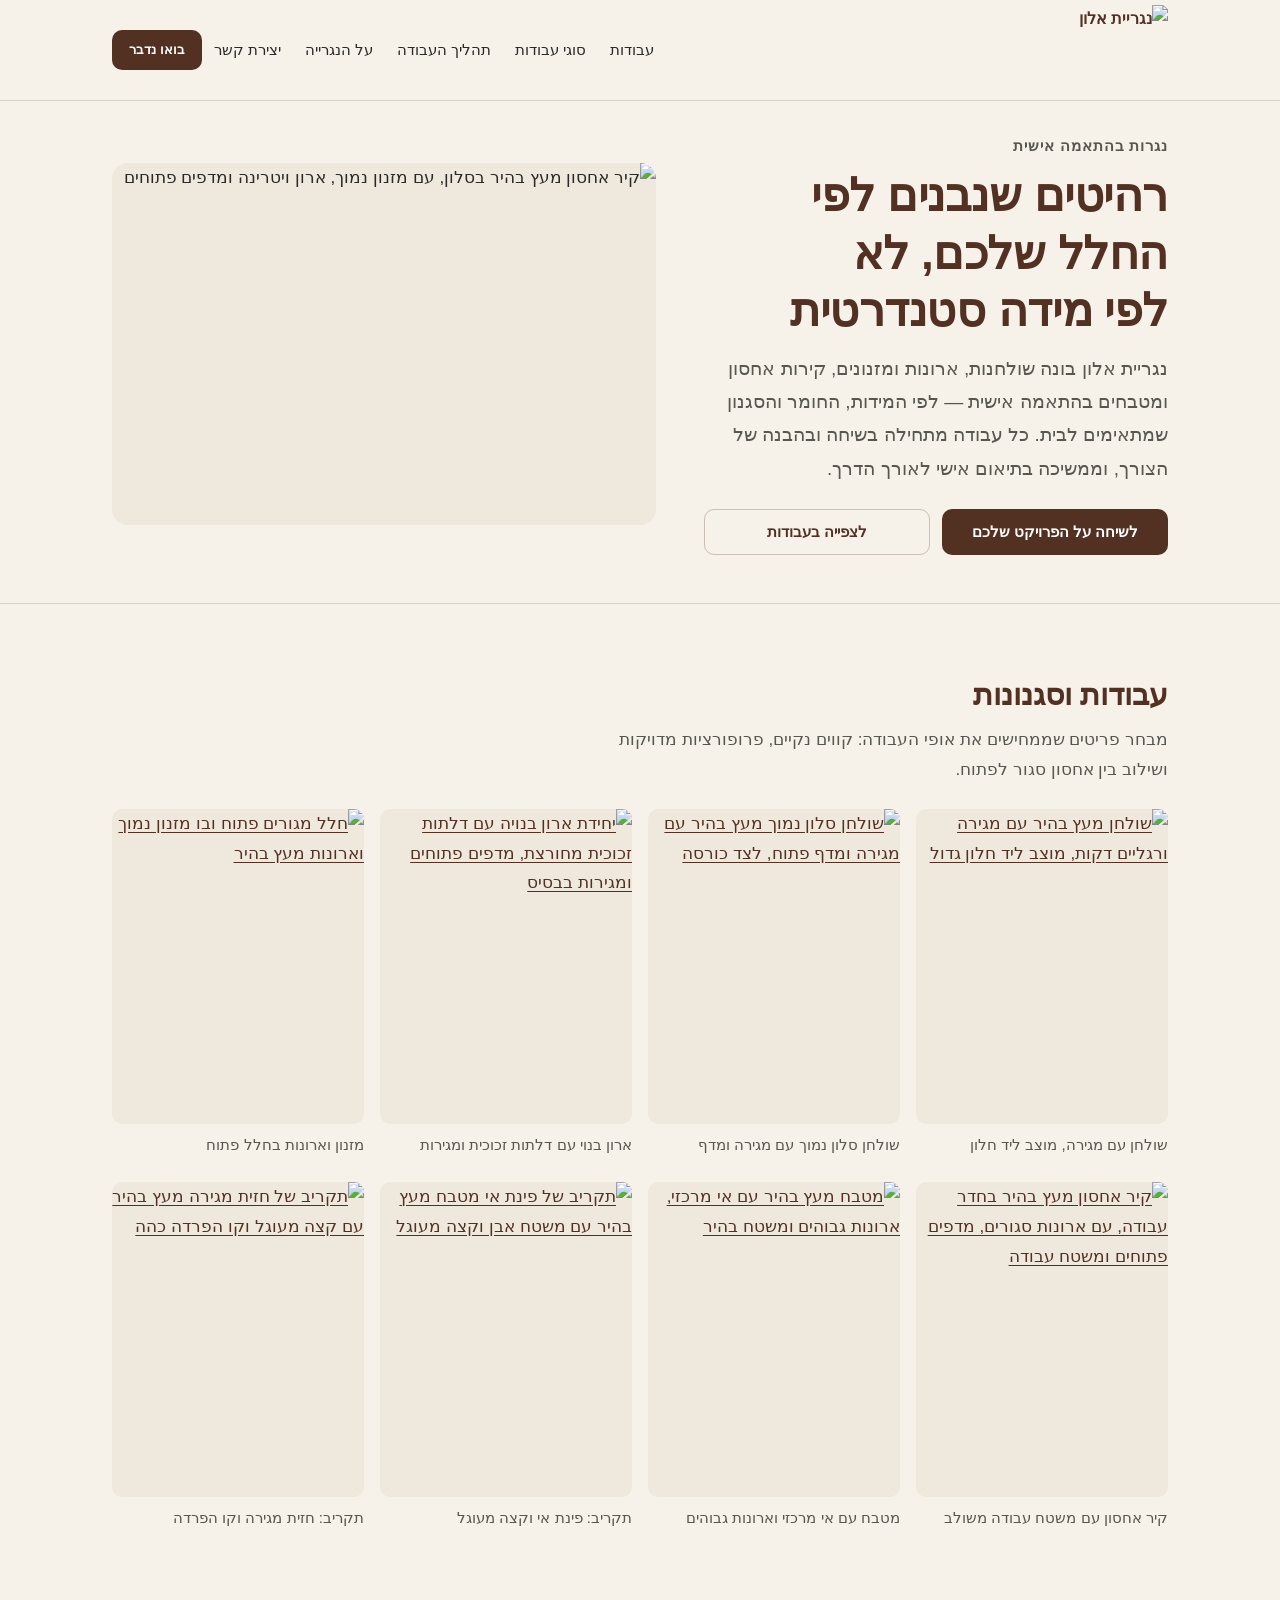
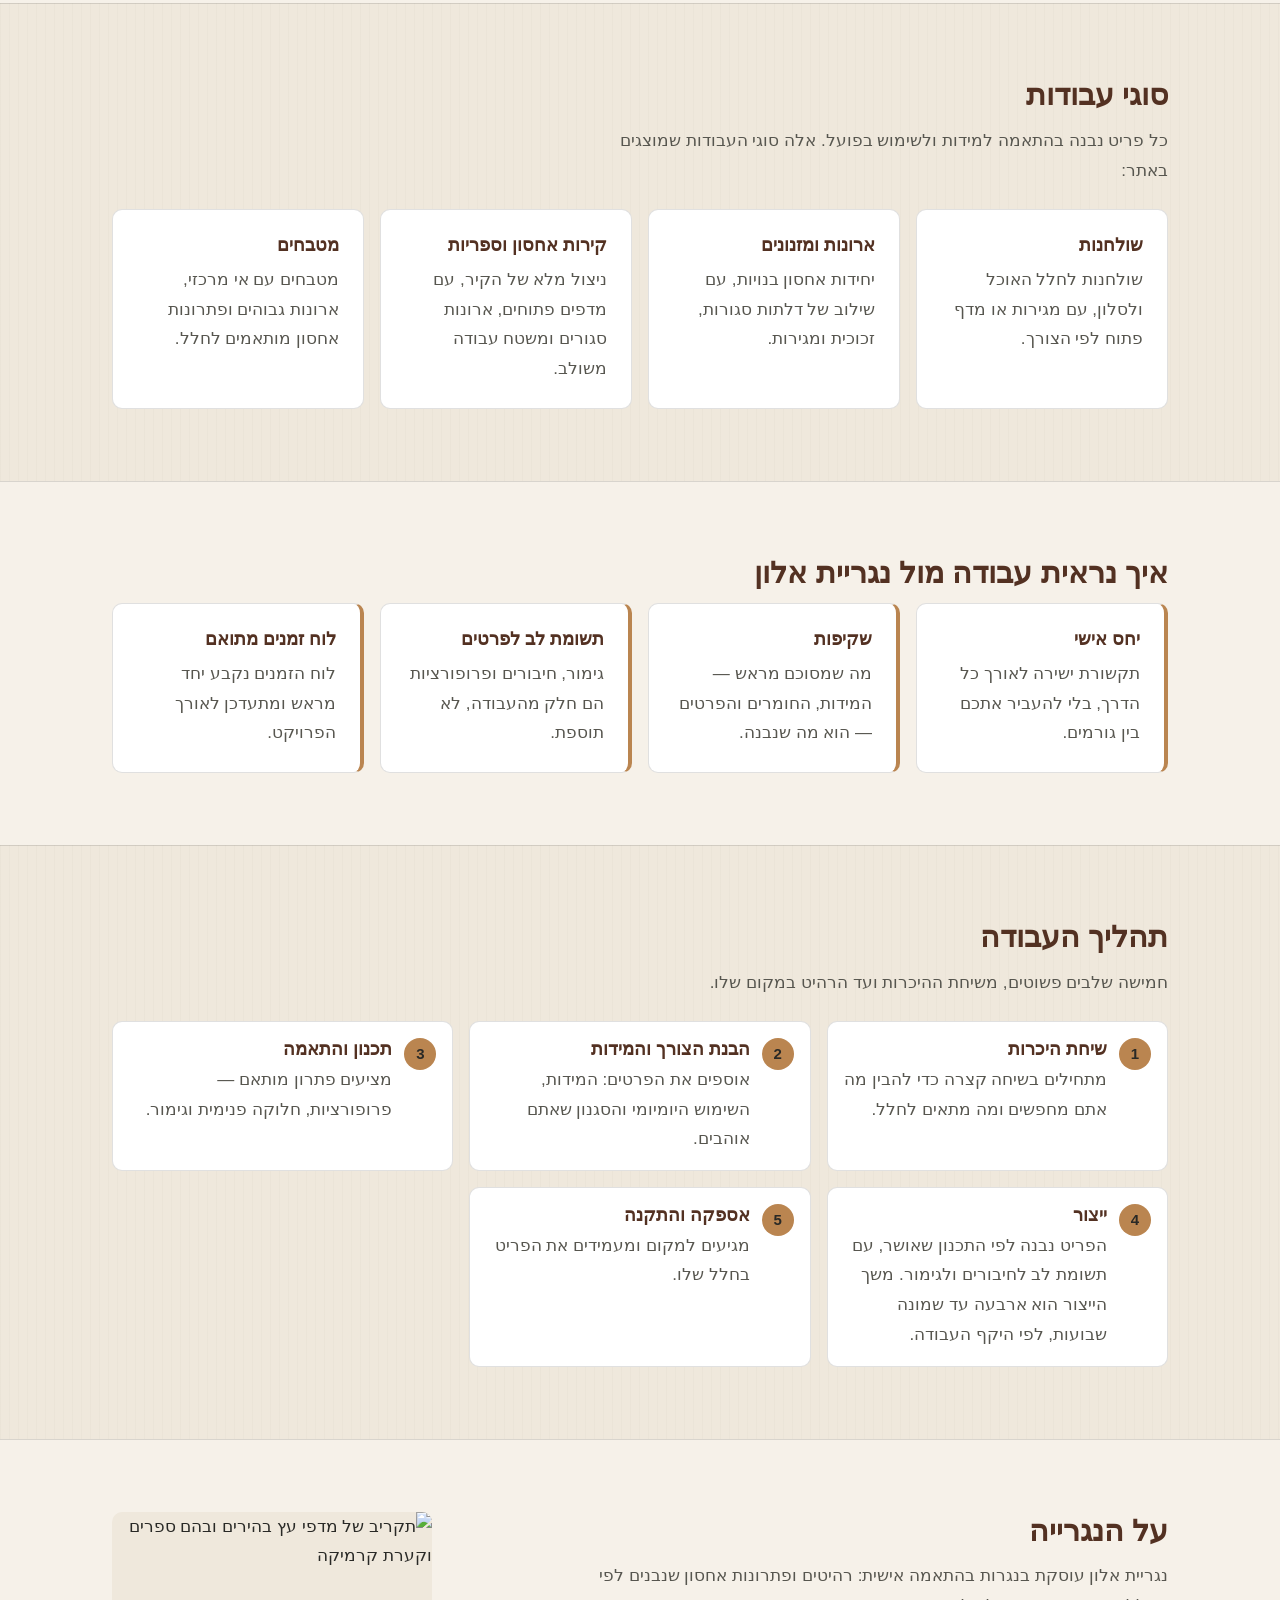
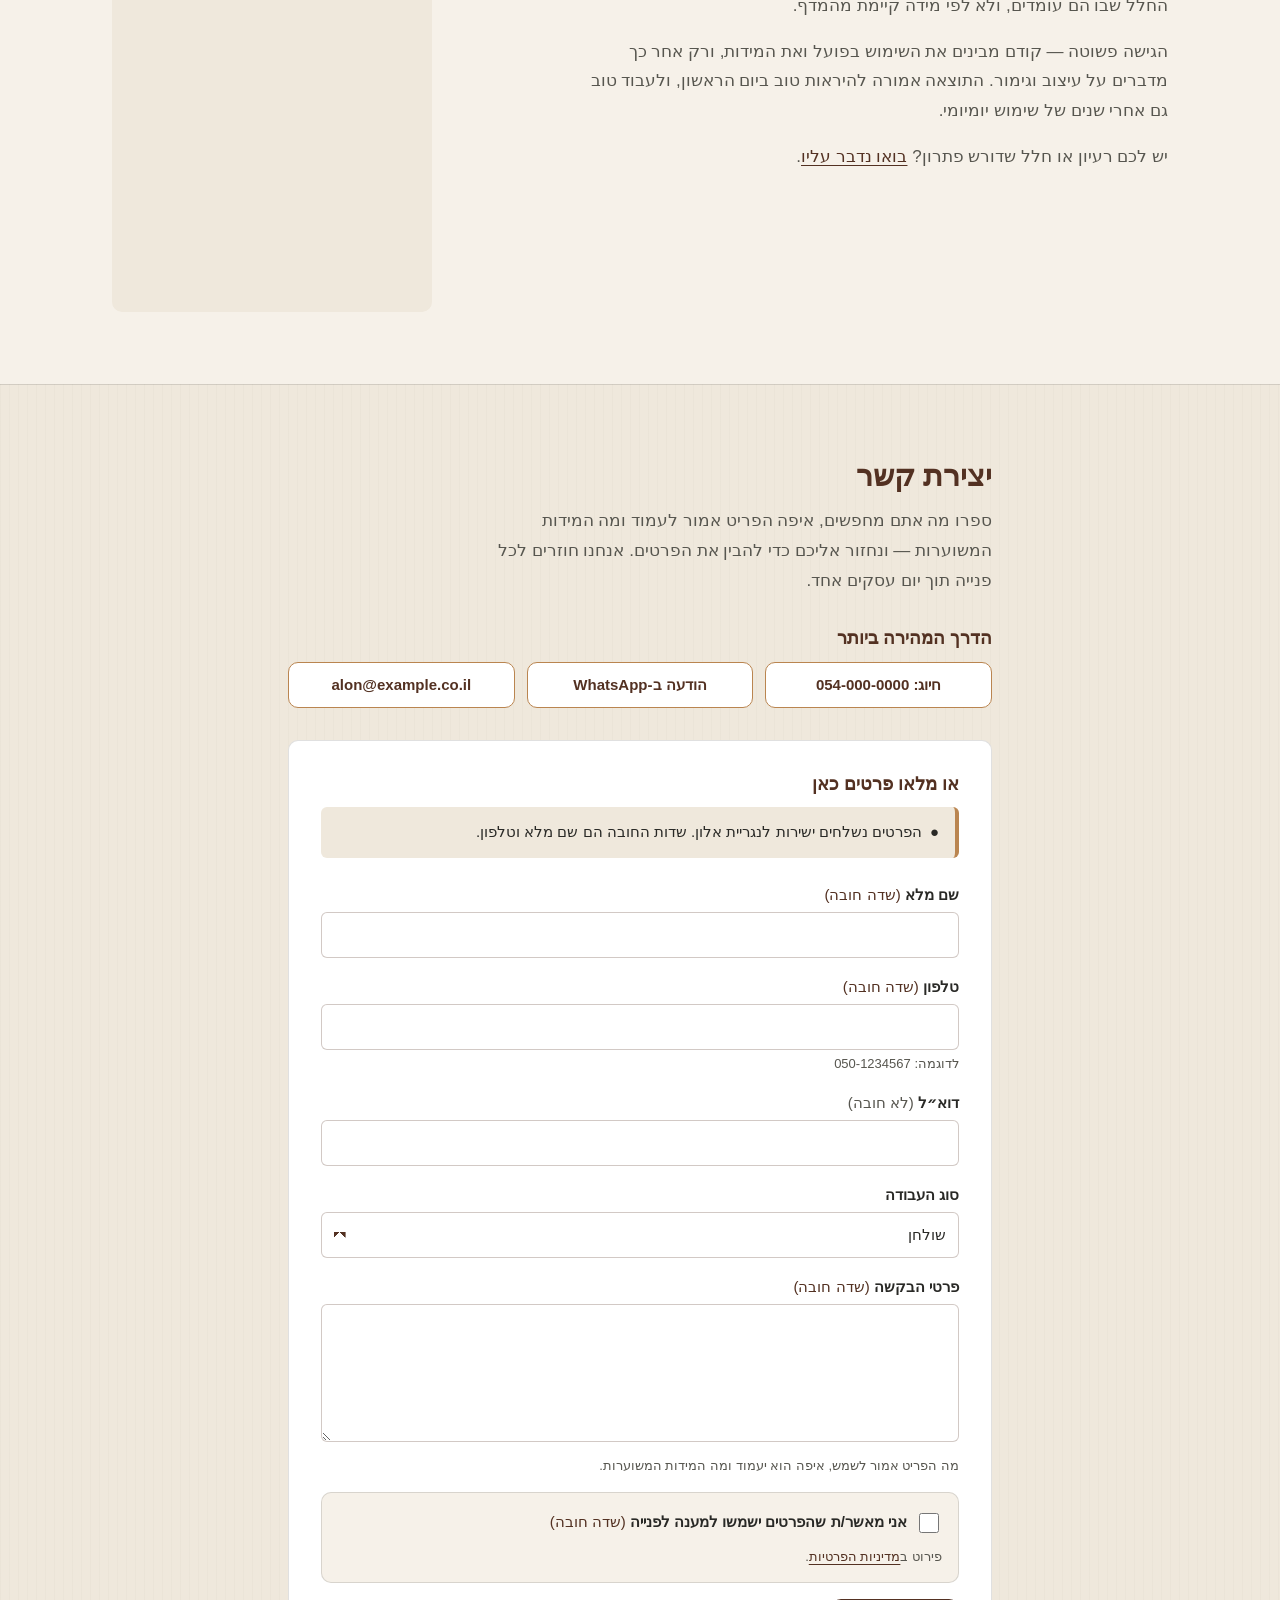
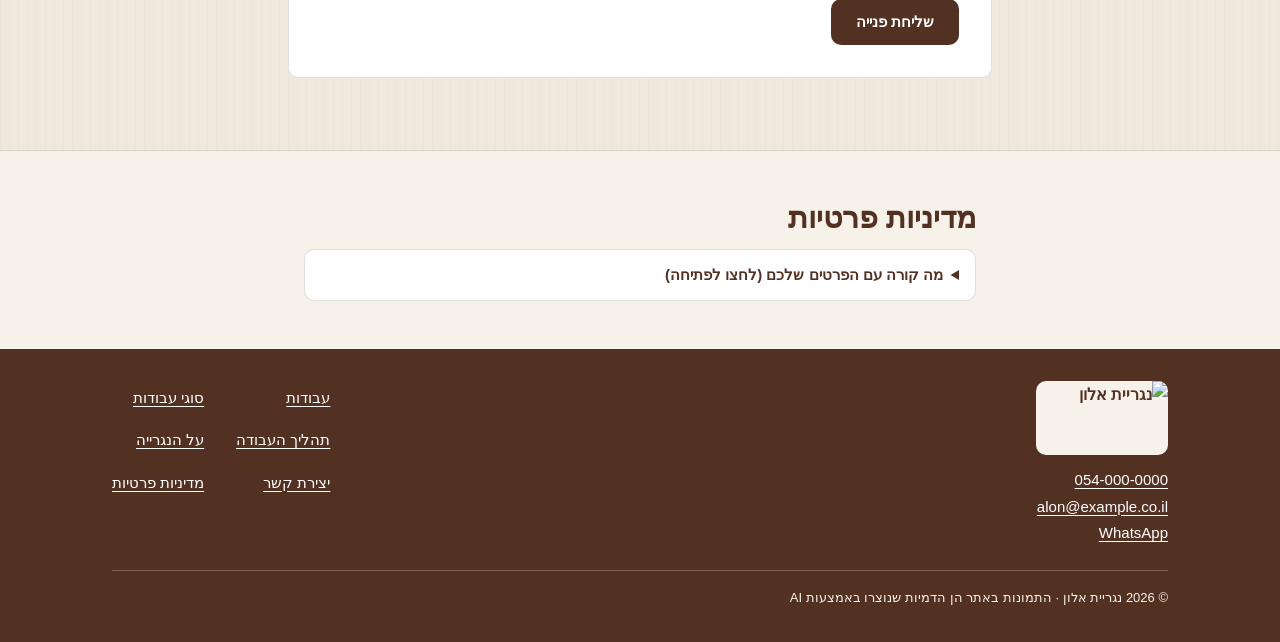
==== commit 3e58c6c6: "content: עדכון משך הייצור וזמן המענה לפנייה בעל העסק מסר משך ייצור של ארבעה עד שמונה שבועות; המשך נו" ====
--- a/index.html
+++ b/index.html
@@ -601,7 +601,8 @@
   <!--
     TODO (לפני עלייה לאוויר): לאשר את תהליך העבודה מול בעל העסק.
     זהו מתווה כללי ומקובל בענף, לא תהליך שסופק על ידי נגריית אלון.
-    לא נכתבו כאן משכי זמן, שכן זמני העבודה בפועל אינם ידועים.
+    משך הייצור (ארבעה עד שמונה שבועות) וזמן המענה לפנייה (יום עסקים אחד)
+    נמסרו על ידי בעל העסק ב-28.08.2026 ומופיעים כאן ככתבם.
   -->
   <section id="process" class="section section--tint" aria-labelledby="process-title">
     <div class="wrap">
@@ -623,7 +624,7 @@
         </li>
         <li class="step">
           <h3>ייצור</h3>
-          <p>הפריט נבנה לפי התכנון שאושר, עם תשומת לב לחיבורים ולגימור.</p>
+          <p>הפריט נבנה לפי התכנון שאושר, עם תשומת לב לחיבורים ולגימור. משך הייצור הוא ארבעה עד שמונה שבועות, לפי היקף העבודה.</p>
         </li>
         <li class="step">
           <h3>אספקה והתקנה</h3>
@@ -674,7 +675,7 @@
 
       <div class="contact__intro">
         <h2 id="contact-title">יצירת קשר</h2>
-        <p>ספרו מה אתם מחפשים, איפה הפריט אמור לעמוד ומה המידות המשוערות — ונחזור אליכם כדי להבין את הפרטים.</p>
+        <p>ספרו מה אתם מחפשים, איפה הפריט אמור לעמוד ומה המידות המשוערות — ונחזור אליכם כדי להבין את הפרטים. אנחנו חוזרים לכל פנייה תוך יום עסקים אחד.</p>
       </div>
 
       <div class="contact__direct">
--- a/style.css
+++ b/style.css
@@ -398,9 +398,17 @@
   place-items: center;
   padding: var(--s5);
   background-color: rgba(41, 41, 38, 0.9);
+  /* בלי האיפוס הזה הדפדפן מגלגל את הדף כדי "לחשוף" את יעד ה-:target */
+  scroll-margin: 0;
 }
 
 .lightbox:target { display: grid; }
+
+/* כל עוד תצוגה מוגדלת פתוחה הדף שמאחוריה נעול: לא קופץ בפתיחה ולא נגלל */
+html:has(.lightbox:target) {
+  overflow: hidden;
+  scroll-behavior: auto;
+}
 
 /* כל הרקע הוא קישור סגירה, כדי שלחיצה מחוץ לתמונה תסגור את התצוגה */
 .lightbox__backdrop {
@@ -416,12 +424,14 @@
   text-align: center;
 }
 
+/* יחס המקור ידוע מראש (1122×1402), ולכן המקום מוקצה עוד לפני שהקובץ יורד —
+   אחרת השכבה נפתחת ריקה עד שהתמונה הגדולה מגיעה מהרשת */
 .lightbox__figure img {
   display: block;
-  inline-size: auto;
+  inline-size: min(100%, calc(78vh * 1122 / 1402));
   block-size: auto;
-  max-inline-size: 100%;
-  max-block-size: 78vh;
+  aspect-ratio: 1122 / 1402;
+  object-fit: contain;
   margin-inline: auto;
   border-radius: var(--r-md);
   background-color: var(--sand);
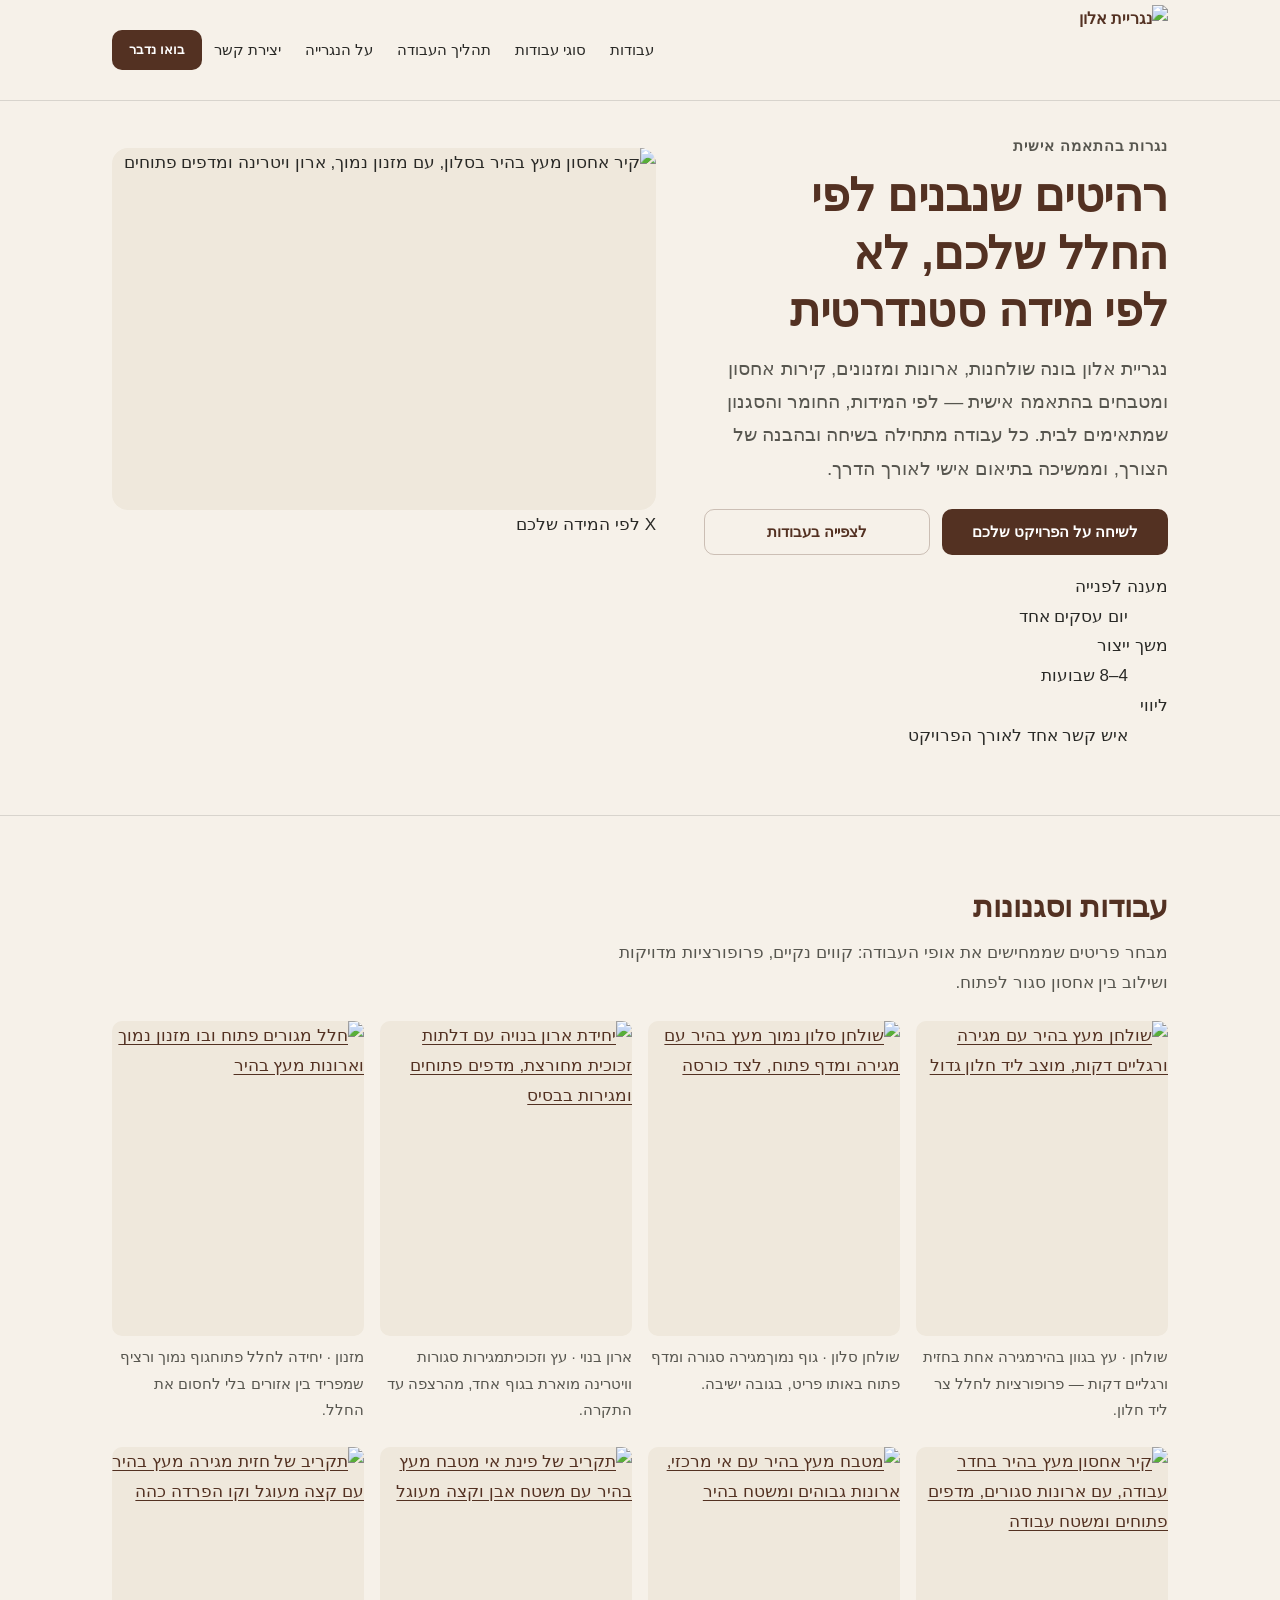
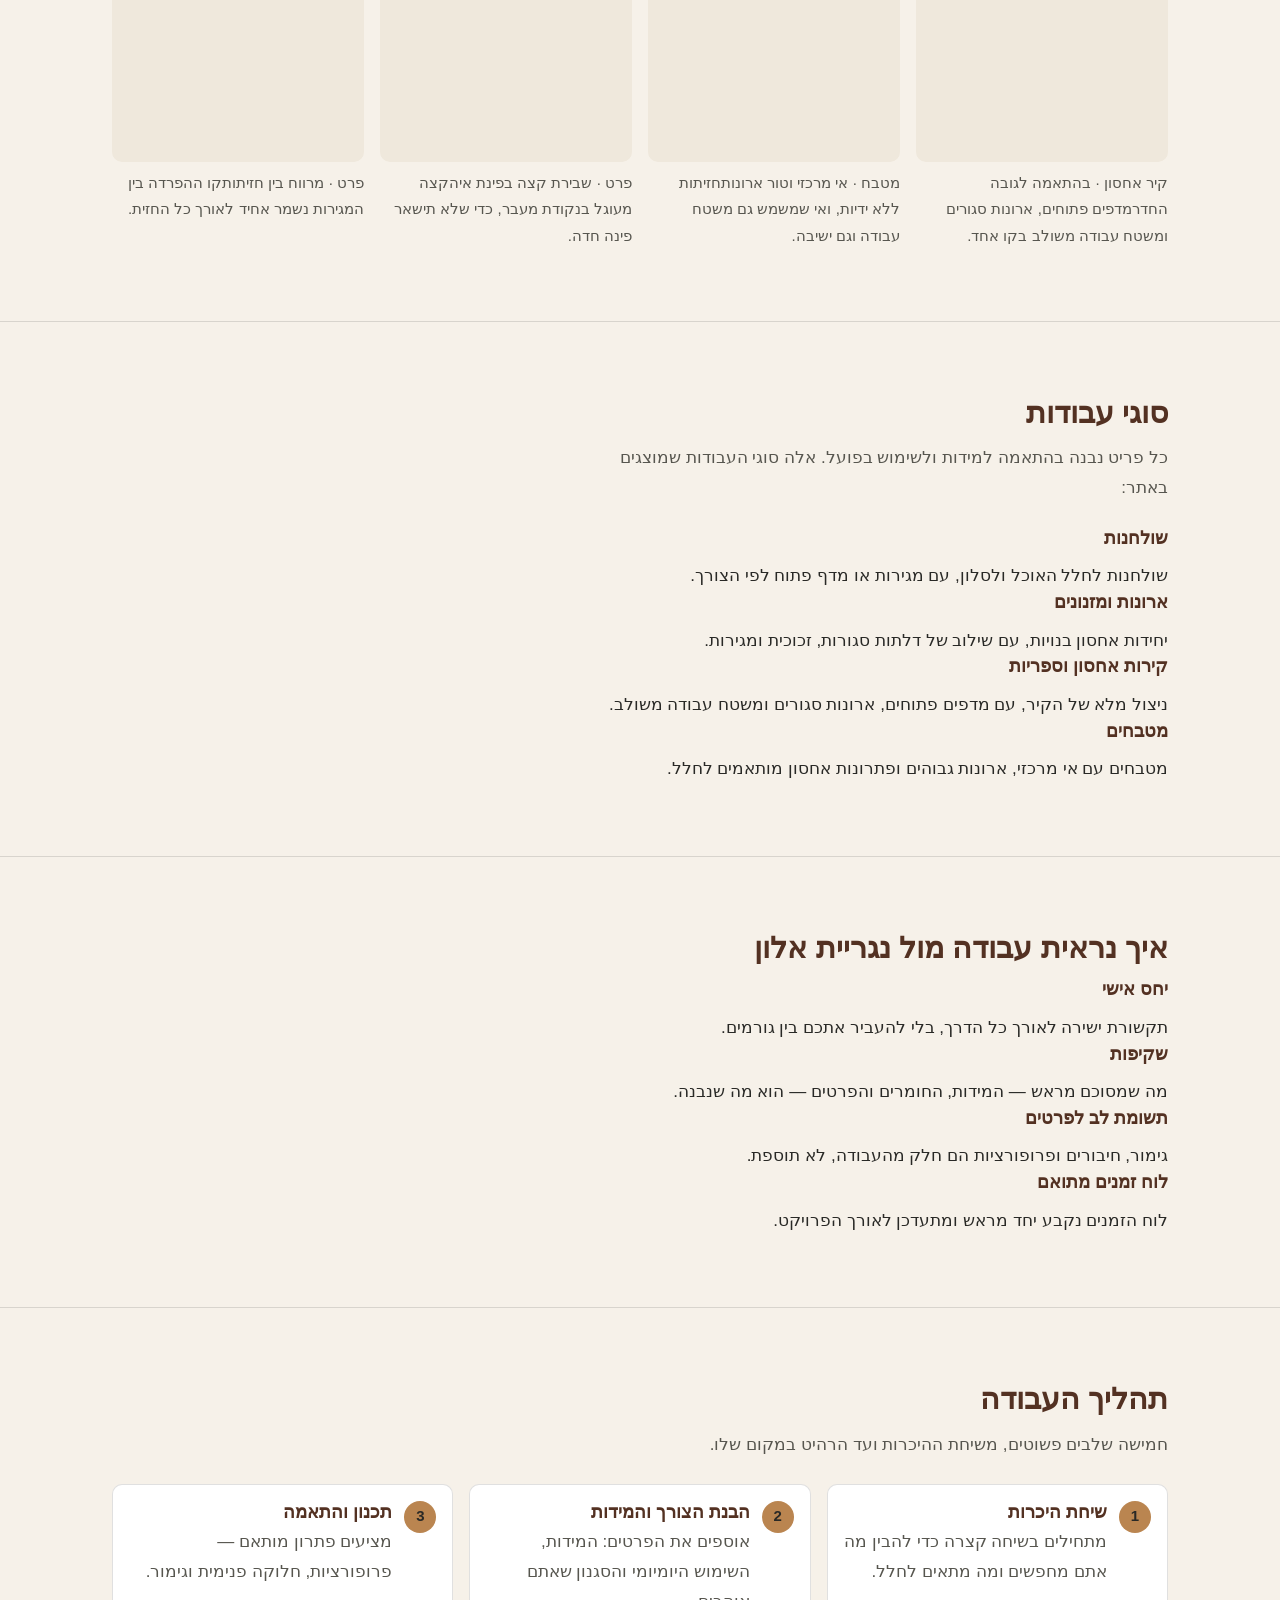
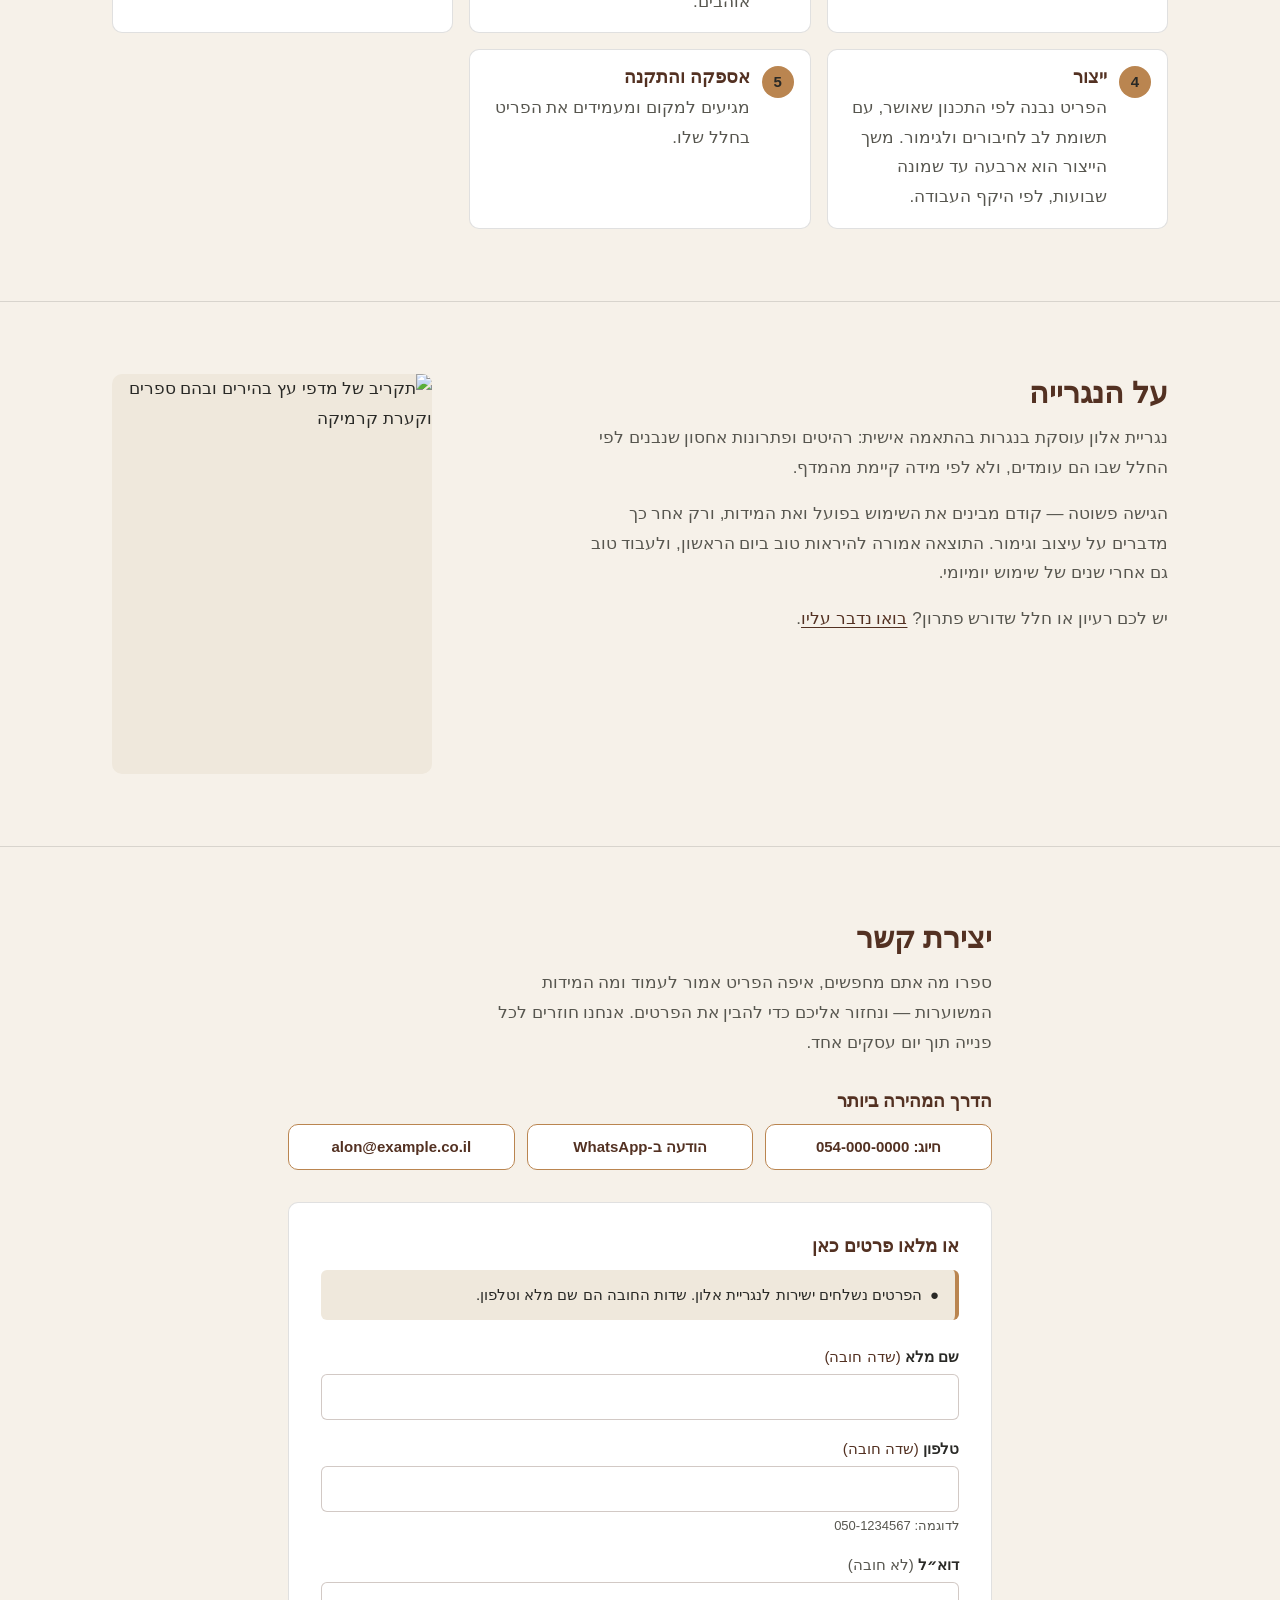
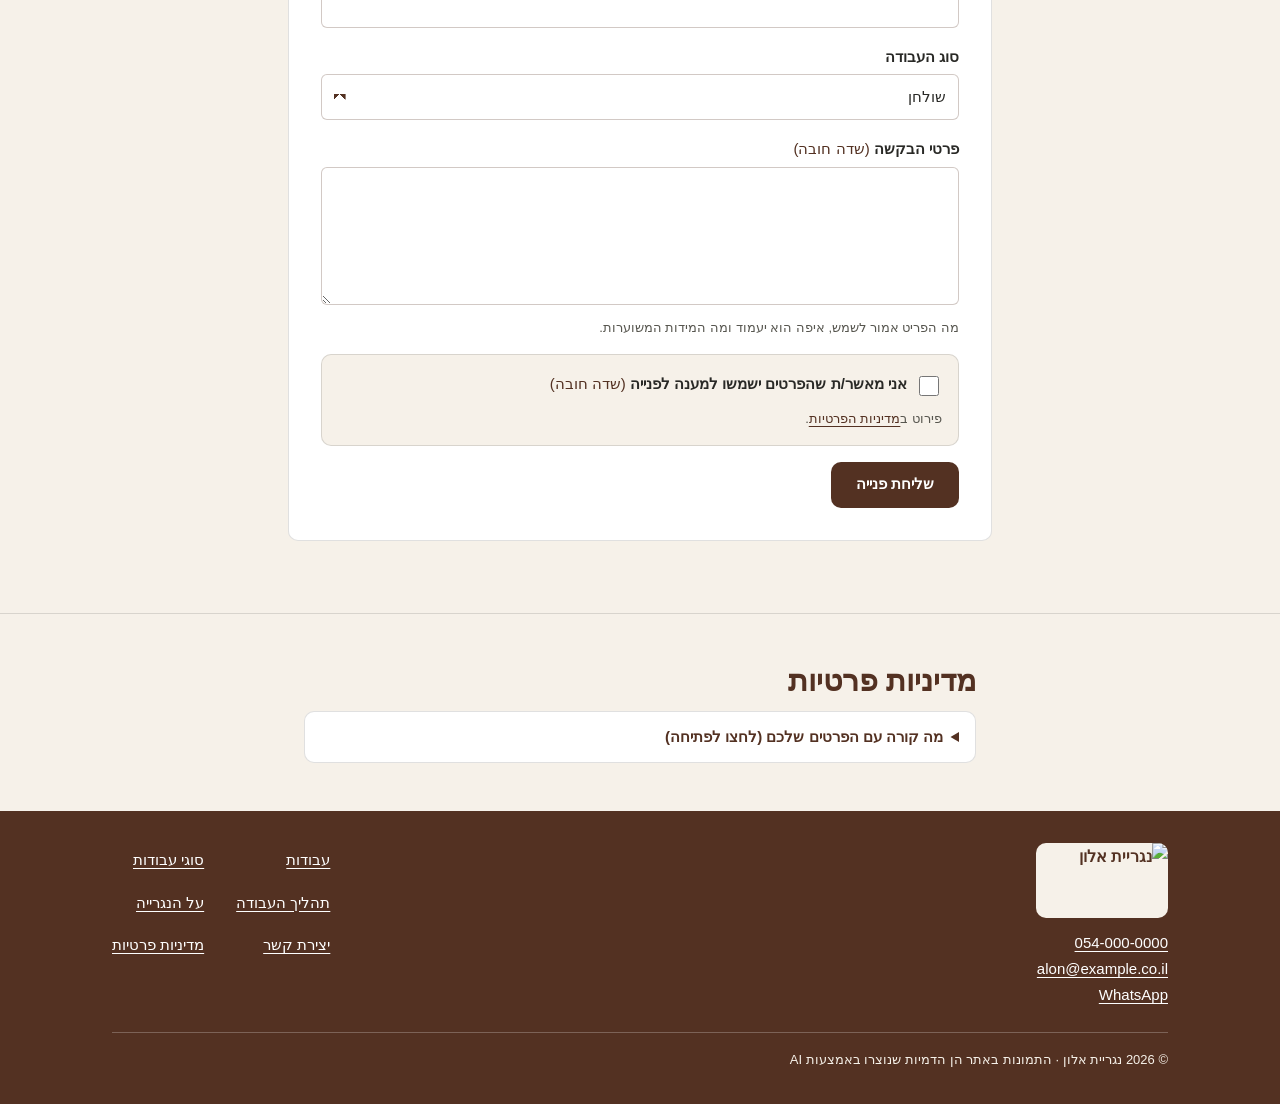
==== commit 289fff69: "feat: מבנה חדש למסך הראשון, לסעיפים ולכיתובי הגלריה המסך הראשון הופך לדף שרטוט: מתחת לתמונה נמתח קו " ====
--- a/index.html
+++ b/index.html
@@ -19,7 +19,7 @@
 <meta property="og:image" content="https://res.cloudinary.com/zrevzjvb/image/upload/f_auto,q_auto,c_fill,g_auto,ar_3:2,w_1120/v1787857700/nagar-alon-pics/pic_alon_3.png">
 <meta property="og:image:alt" content="הדמיה של קיר אחסון מעץ בהיר בסלון">
 
-<meta name="theme-color" content="#F6F1E9">
+<meta name="theme-color" content="#E8E9E4">
 <link rel="icon" href="https://res.cloudinary.com/zrevzjvb/image/upload/f_auto,q_auto,w_128/v1787857680/nagar-alon-pics/logo1.png">
 <!-- חיבור מוקדם ל-CDN של התמונות: חוסך DNS+TLS לפני בקשת התמונה הראשונה -->
 <link rel="preconnect" href="https://res.cloudinary.com">
@@ -104,38 +104,71 @@
 
 <main id="main">
 
-  <!-- HERO -->
+  <!-- HERO — דף שרטוט: כותרת, תמונה עם קו מידה, ואזור הכותרת עם נתוני העבודה -->
   <section class="hero" aria-labelledby="hero-title">
-    <div class="wrap hero__inner">
-      <div class="hero__text">
-        <p class="eyebrow">נגרות בהתאמה אישית</p>
-        <h1 id="hero-title">רהיטים שנבנים לפי החלל שלכם, לא לפי מידה סטנדרטית</h1>
-        <p class="lead">נגריית אלון בונה שולחנות, ארונות ומזנונים, קירות אחסון ומטבחים בהתאמה אישית — לפי המידות, החומר והסגנון שמתאימים לבית. כל עבודה מתחילה בשיחה ובהבנה של הצורך, וממשיכה בתיאום אישי לאורך הדרך.</p>
-        <div class="hero__actions">
-          <a class="btn btn--primary" href="#contact">לשיחה על הפרויקט שלכם</a>
-          <a class="btn btn--ghost" href="#gallery">לצפייה בעבודות</a>
-        </div>
+    <div class="wrap hero__sheet">
+
+      <div class="hero__inner">
+        <div class="hero__text">
+          <p class="eyebrow">נגרות בהתאמה אישית</p>
+          <h1 id="hero-title">רהיטים שנבנים לפי החלל שלכם, לא לפי מידה סטנדרטית</h1>
+          <p class="lead">נגריית אלון בונה שולחנות, ארונות ומזנונים, קירות אחסון ומטבחים בהתאמה אישית — לפי המידות, החומר והסגנון שמתאימים לבית. כל עבודה מתחילה בשיחה ובהבנה של הצורך, וממשיכה בתיאום אישי לאורך הדרך.</p>
+          <div class="hero__actions">
+            <a class="btn btn--primary" href="#contact">לשיחה על הפרויקט שלכם</a>
+            <a class="btn btn--ghost" href="#gallery">לצפייה בעבודות</a>
+          </div>
+        </div>
+
+        <figure class="hero__media">
+          <picture>
+            <!-- AVIF תחילה: כמחצית מהבייטים של WebP באותה איכות -->
+            <source type="image/avif"
+                    srcset="https://res.cloudinary.com/zrevzjvb/image/upload/f_avif,q_auto:eco,c_fill,g_auto,ar_3:2,w_480/v1787857700/nagar-alon-pics/pic_alon_3.png 480w,
+                            https://res.cloudinary.com/zrevzjvb/image/upload/f_avif,q_auto:eco,c_fill,g_auto,ar_3:2,w_560/v1787857700/nagar-alon-pics/pic_alon_3.png 560w,
+                            https://res.cloudinary.com/zrevzjvb/image/upload/f_avif,q_auto:eco,c_fill,g_auto,ar_3:2,w_760/v1787857700/nagar-alon-pics/pic_alon_3.png 760w,
+                            https://res.cloudinary.com/zrevzjvb/image/upload/f_avif,q_auto:eco,c_fill,g_auto,ar_3:2,w_1120/v1787857700/nagar-alon-pics/pic_alon_3.png 1120w"
+                    sizes="(min-width: 64em) 34rem, 94vw">
+            <img src="https://res.cloudinary.com/zrevzjvb/image/upload/f_auto,q_auto:eco,c_fill,g_auto,ar_3:2,w_1120/v1787857700/nagar-alon-pics/pic_alon_3.png"
+                 srcset="https://res.cloudinary.com/zrevzjvb/image/upload/f_auto,q_auto:eco,c_fill,g_auto,ar_3:2,w_480/v1787857700/nagar-alon-pics/pic_alon_3.png 480w,
+                         https://res.cloudinary.com/zrevzjvb/image/upload/f_auto,q_auto:eco,c_fill,g_auto,ar_3:2,w_560/v1787857700/nagar-alon-pics/pic_alon_3.png 560w,
+                         https://res.cloudinary.com/zrevzjvb/image/upload/f_auto,q_auto:eco,c_fill,g_auto,ar_3:2,w_760/v1787857700/nagar-alon-pics/pic_alon_3.png 760w,
+                         https://res.cloudinary.com/zrevzjvb/image/upload/f_auto,q_auto:eco,c_fill,g_auto,ar_3:2,w_1120/v1787857700/nagar-alon-pics/pic_alon_3.png 1120w"
+                 sizes="(min-width: 64em) 34rem, 94vw"
+                 width="1120" height="747" decoding="async" fetchpriority="high"
+                 alt="קיר אחסון מעץ בהיר בסלון, עם מזנון נמוך, ארון ויטרינה ומדפים פתוחים">
+          </picture>
+          <!--
+            קו מידה — האלמנט המזהה של העמוד. בשרטוט נגרות עומד כאן מספר;
+            כאן המידה שייכת ללקוח ועוד לא נמדדה, ולכן היא משתנה (X) ולא מספר.
+          -->
+          <figcaption class="dimline">
+            <span class="dimline__rule dimline__rule--start" aria-hidden="true"></span>
+            <span class="dimline__value" aria-hidden="true">X</span>
+            <span class="dimline__rule dimline__rule--end" aria-hidden="true"></span>
+            <span class="dimline__note">לפי המידה שלכם</span>
+          </figcaption>
+        </figure>
       </div>
 
-      <figure class="hero__media">
-        <picture>
-          <!-- AVIF תחילה: כמחצית מהבייטים של WebP באותה איכות -->
-          <source type="image/avif"
-                  srcset="https://res.cloudinary.com/zrevzjvb/image/upload/f_avif,q_auto:eco,c_fill,g_auto,ar_3:2,w_480/v1787857700/nagar-alon-pics/pic_alon_3.png 480w,
-                          https://res.cloudinary.com/zrevzjvb/image/upload/f_avif,q_auto:eco,c_fill,g_auto,ar_3:2,w_560/v1787857700/nagar-alon-pics/pic_alon_3.png 560w,
-                          https://res.cloudinary.com/zrevzjvb/image/upload/f_avif,q_auto:eco,c_fill,g_auto,ar_3:2,w_760/v1787857700/nagar-alon-pics/pic_alon_3.png 760w,
-                          https://res.cloudinary.com/zrevzjvb/image/upload/f_avif,q_auto:eco,c_fill,g_auto,ar_3:2,w_1120/v1787857700/nagar-alon-pics/pic_alon_3.png 1120w"
-                  sizes="(min-width: 64em) 34rem, 94vw">
-          <img src="https://res.cloudinary.com/zrevzjvb/image/upload/f_auto,q_auto:eco,c_fill,g_auto,ar_3:2,w_1120/v1787857700/nagar-alon-pics/pic_alon_3.png"
-               srcset="https://res.cloudinary.com/zrevzjvb/image/upload/f_auto,q_auto:eco,c_fill,g_auto,ar_3:2,w_480/v1787857700/nagar-alon-pics/pic_alon_3.png 480w,
-                       https://res.cloudinary.com/zrevzjvb/image/upload/f_auto,q_auto:eco,c_fill,g_auto,ar_3:2,w_560/v1787857700/nagar-alon-pics/pic_alon_3.png 560w,
-                       https://res.cloudinary.com/zrevzjvb/image/upload/f_auto,q_auto:eco,c_fill,g_auto,ar_3:2,w_760/v1787857700/nagar-alon-pics/pic_alon_3.png 760w,
-                       https://res.cloudinary.com/zrevzjvb/image/upload/f_auto,q_auto:eco,c_fill,g_auto,ar_3:2,w_1120/v1787857700/nagar-alon-pics/pic_alon_3.png 1120w"
-               sizes="(min-width: 64em) 34rem, 94vw"
-               width="1120" height="747" decoding="async" fetchpriority="high"
-               alt="קיר אחסון מעץ בהיר בסלון, עם מזנון נמוך, ארון ויטרינה ומדפים פתוחים">
-        </picture>
-      </figure>
+      <!--
+        אזור הכותרת של השרטוט: שלושת הנתונים שנשאלים בכל פנייה.
+        משך הייצור וזמן המענה נמסרו על ידי בעל העסק ב-28.08.2026.
+      -->
+      <dl class="specstrip">
+        <div class="spec">
+          <dt>מענה לפנייה</dt>
+          <dd>יום עסקים אחד</dd>
+        </div>
+        <div class="spec">
+          <dt>משך ייצור</dt>
+          <dd>4&#8211;8 שבועות</dd>
+        </div>
+        <div class="spec">
+          <dt>ליווי</dt>
+          <dd>איש קשר אחד לאורך הפרויקט</dd>
+        </div>
+      </dl>
+
     </div>
   </section>
 
@@ -145,11 +178,17 @@
       <h2 id="gallery-title">עבודות וסגנונות</h2>
       <p class="section-intro">מבחר פריטים שממחישים את אופי העבודה: קווים נקיים, פרופורציות מדויקות ושילוב בין אחסון סגור לפתוח.</p>
 
+      <!--
+        TODO (לבעל העסק): הכיתובים מתארים סוג עבודה וחומר בלבד, כי התמונות הן הדמיות.
+        כשיהיו צילומים של עבודות אמיתיות — להחליף כאן בפרטים המדויקים:
+        מין העץ, מידות הפריט, שנת הביצוע והמקום.
+      -->
+
       <ul class="gallery">
         <li>
           <figure class="tile">
             <!-- לחיצה על התמונה פותחת תצוגה מוגדלת דרך :target, בלי JavaScript -->
-            <a class="tile__zoom" href="#pic-1" aria-label="הגדלת התמונה: שולחן עם מגירה, מוצב ליד חלון">
+            <a class="tile__zoom" href="#pic-1" aria-label="הגדלת התמונה: שולחן · עץ בגוון בהיר">
               <picture>
                 <!-- AVIF תחילה: כמחצית מהבייטים של WebP באותה איכות -->
                 <source type="image/avif"
@@ -168,7 +207,7 @@
                      alt="שולחן מעץ בהיר עם מגירה ורגליים דקות, מוצב ליד חלון גדול">
               </picture>
             </a>
-            <figcaption>שולחן עם מגירה, מוצב ליד חלון</figcaption>
+            <figcaption class="tile__caption"><span class="tile__kind">שולחן · עץ בגוון בהיר</span>מגירה אחת בחזית ורגליים דקות — פרופורציות לחלל צר ליד חלון.</figcaption>
           </figure>
 
           <!-- התצוגה המוגדלת עצמה; נסגרת בלחיצה על הרקע או על כפתור הסגירה -->
@@ -189,7 +228,7 @@
                      width="1122" height="1402" loading="lazy" decoding="async"
                      alt="שולחן מעץ בהיר עם מגירה ורגליים דקות, מוצב ליד חלון גדול">
               </picture>
-              <figcaption>שולחן עם מגירה, מוצב ליד חלון</figcaption>
+              <figcaption class="tile__caption"><span class="tile__kind">שולחן · עץ בגוון בהיר</span>מגירה אחת בחזית ורגליים דקות — פרופורציות לחלל צר ליד חלון.</figcaption>
             </figure>
             <a class="lightbox__close" href="#gallery" aria-label="סגירת התצוגה המוגדלת"><span aria-hidden="true">×</span></a>
           </div>
@@ -198,7 +237,7 @@
         <li>
           <figure class="tile">
             <!-- לחיצה על התמונה פותחת תצוגה מוגדלת דרך :target, בלי JavaScript -->
-            <a class="tile__zoom" href="#pic-2" aria-label="הגדלת התמונה: שולחן סלון נמוך עם מגירה ומדף">
+            <a class="tile__zoom" href="#pic-2" aria-label="הגדלת התמונה: שולחן סלון · גוף נמוך">
               <picture>
                 <!-- AVIF תחילה: כמחצית מהבייטים של WebP באותה איכות -->
                 <source type="image/avif"
@@ -217,7 +256,7 @@
                      alt="שולחן סלון נמוך מעץ בהיר עם מגירה ומדף פתוח, לצד כורסה">
               </picture>
             </a>
-            <figcaption>שולחן סלון נמוך עם מגירה ומדף</figcaption>
+            <figcaption class="tile__caption"><span class="tile__kind">שולחן סלון · גוף נמוך</span>מגירה סגורה ומדף פתוח באותו פריט, בגובה ישיבה.</figcaption>
           </figure>
 
           <!-- התצוגה המוגדלת עצמה; נסגרת בלחיצה על הרקע או על כפתור הסגירה -->
@@ -238,7 +277,7 @@
                      width="1122" height="1402" loading="lazy" decoding="async"
                      alt="שולחן סלון נמוך מעץ בהיר עם מגירה ומדף פתוח, לצד כורסה">
               </picture>
-              <figcaption>שולחן סלון נמוך עם מגירה ומדף</figcaption>
+              <figcaption class="tile__caption"><span class="tile__kind">שולחן סלון · גוף נמוך</span>מגירה סגורה ומדף פתוח באותו פריט, בגובה ישיבה.</figcaption>
             </figure>
             <a class="lightbox__close" href="#gallery" aria-label="סגירת התצוגה המוגדלת"><span aria-hidden="true">×</span></a>
           </div>
@@ -247,7 +286,7 @@
         <li>
           <figure class="tile">
             <!-- לחיצה על התמונה פותחת תצוגה מוגדלת דרך :target, בלי JavaScript -->
-            <a class="tile__zoom" href="#pic-3" aria-label="הגדלת התמונה: ארון בנוי עם דלתות זכוכית ומגירות">
+            <a class="tile__zoom" href="#pic-3" aria-label="הגדלת התמונה: ארון בנוי · עץ וזכוכית">
               <picture>
                 <!-- AVIF תחילה: כמחצית מהבייטים של WebP באותה איכות -->
                 <source type="image/avif"
@@ -266,7 +305,7 @@
                      alt="יחידת ארון בנויה עם דלתות זכוכית מחורצת, מדפים פתוחים ומגירות בבסיס">
               </picture>
             </a>
-            <figcaption>ארון בנוי עם דלתות זכוכית ומגירות</figcaption>
+            <figcaption class="tile__caption"><span class="tile__kind">ארון בנוי · עץ וזכוכית</span>מגירות סגורות וויטרינה מוארת בגוף אחד, מהרצפה עד התקרה.</figcaption>
           </figure>
 
           <!-- התצוגה המוגדלת עצמה; נסגרת בלחיצה על הרקע או על כפתור הסגירה -->
@@ -287,7 +326,7 @@
                      width="1122" height="1402" loading="lazy" decoding="async"
                      alt="יחידת ארון בנויה עם דלתות זכוכית מחורצת, מדפים פתוחים ומגירות בבסיס">
               </picture>
-              <figcaption>ארון בנוי עם דלתות זכוכית ומגירות</figcaption>
+              <figcaption class="tile__caption"><span class="tile__kind">ארון בנוי · עץ וזכוכית</span>מגירות סגורות וויטרינה מוארת בגוף אחד, מהרצפה עד התקרה.</figcaption>
             </figure>
             <a class="lightbox__close" href="#gallery" aria-label="סגירת התצוגה המוגדלת"><span aria-hidden="true">×</span></a>
           </div>
@@ -296,7 +335,7 @@
         <li>
           <figure class="tile">
             <!-- לחיצה על התמונה פותחת תצוגה מוגדלת דרך :target, בלי JavaScript -->
-            <a class="tile__zoom" href="#pic-4" aria-label="הגדלת התמונה: מזנון וארונות בחלל פתוח">
+            <a class="tile__zoom" href="#pic-4" aria-label="הגדלת התמונה: מזנון · יחידה לחלל פתוח">
               <picture>
                 <!-- AVIF תחילה: כמחצית מהבייטים של WebP באותה איכות -->
                 <source type="image/avif"
@@ -315,7 +354,7 @@
                      alt="חלל מגורים פתוח ובו מזנון נמוך וארונות מעץ בהיר">
               </picture>
             </a>
-            <figcaption>מזנון וארונות בחלל פתוח</figcaption>
+            <figcaption class="tile__caption"><span class="tile__kind">מזנון · יחידה לחלל פתוח</span>גוף נמוך ורציף שמפריד בין אזורים בלי לחסום את החלל.</figcaption>
           </figure>
 
           <!-- התצוגה המוגדלת עצמה; נסגרת בלחיצה על הרקע או על כפתור הסגירה -->
@@ -336,7 +375,7 @@
                      width="1122" height="1402" loading="lazy" decoding="async"
                      alt="חלל מגורים פתוח ובו מזנון נמוך וארונות מעץ בהיר">
               </picture>
-              <figcaption>מזנון וארונות בחלל פתוח</figcaption>
+              <figcaption class="tile__caption"><span class="tile__kind">מזנון · יחידה לחלל פתוח</span>גוף נמוך ורציף שמפריד בין אזורים בלי לחסום את החלל.</figcaption>
             </figure>
             <a class="lightbox__close" href="#gallery" aria-label="סגירת התצוגה המוגדלת"><span aria-hidden="true">×</span></a>
           </div>
@@ -345,7 +384,7 @@
         <li>
           <figure class="tile">
             <!-- לחיצה על התמונה פותחת תצוגה מוגדלת דרך :target, בלי JavaScript -->
-            <a class="tile__zoom" href="#pic-5" aria-label="הגדלת התמונה: קיר אחסון עם משטח עבודה משולב">
+            <a class="tile__zoom" href="#pic-5" aria-label="הגדלת התמונה: קיר אחסון · בהתאמה לגובה החדר">
               <picture>
                 <!-- AVIF תחילה: כמחצית מהבייטים של WebP באותה איכות -->
                 <source type="image/avif"
@@ -364,7 +403,7 @@
                      alt="קיר אחסון מעץ בהיר בחדר עבודה, עם ארונות סגורים, מדפים פתוחים ומשטח עבודה">
               </picture>
             </a>
-            <figcaption>קיר אחסון עם משטח עבודה משולב</figcaption>
+            <figcaption class="tile__caption"><span class="tile__kind">קיר אחסון · בהתאמה לגובה החדר</span>מדפים פתוחים, ארונות סגורים ומשטח עבודה משולב בקו אחד.</figcaption>
           </figure>
 
           <!-- התצוגה המוגדלת עצמה; נסגרת בלחיצה על הרקע או על כפתור הסגירה -->
@@ -385,7 +424,7 @@
                      width="1122" height="1402" loading="lazy" decoding="async"
                      alt="קיר אחסון מעץ בהיר בחדר עבודה, עם ארונות סגורים, מדפים פתוחים ומשטח עבודה">
               </picture>
-              <figcaption>קיר אחסון עם משטח עבודה משולב</figcaption>
+              <figcaption class="tile__caption"><span class="tile__kind">קיר אחסון · בהתאמה לגובה החדר</span>מדפים פתוחים, ארונות סגורים ומשטח עבודה משולב בקו אחד.</figcaption>
             </figure>
             <a class="lightbox__close" href="#gallery" aria-label="סגירת התצוגה המוגדלת"><span aria-hidden="true">×</span></a>
           </div>
@@ -394,7 +433,7 @@
         <li>
           <figure class="tile">
             <!-- לחיצה על התמונה פותחת תצוגה מוגדלת דרך :target, בלי JavaScript -->
-            <a class="tile__zoom" href="#pic-6" aria-label="הגדלת התמונה: מטבח עם אי מרכזי וארונות גבוהים">
+            <a class="tile__zoom" href="#pic-6" aria-label="הגדלת התמונה: מטבח · אי מרכזי וטור ארונות">
               <picture>
                 <!-- AVIF תחילה: כמחצית מהבייטים של WebP באותה איכות -->
                 <source type="image/avif"
@@ -413,7 +452,7 @@
                      alt="מטבח מעץ בהיר עם אי מרכזי, ארונות גבוהים ומשטח בהיר">
               </picture>
             </a>
-            <figcaption>מטבח עם אי מרכזי וארונות גבוהים</figcaption>
+            <figcaption class="tile__caption"><span class="tile__kind">מטבח · אי מרכזי וטור ארונות</span>חזיתות ללא ידיות, ואי שמשמש גם משטח עבודה וגם ישיבה.</figcaption>
           </figure>
 
           <!-- התצוגה המוגדלת עצמה; נסגרת בלחיצה על הרקע או על כפתור הסגירה -->
@@ -434,7 +473,7 @@
                      width="1122" height="1402" loading="lazy" decoding="async"
                      alt="מטבח מעץ בהיר עם אי מרכזי, ארונות גבוהים ומשטח בהיר">
               </picture>
-              <figcaption>מטבח עם אי מרכזי וארונות גבוהים</figcaption>
+              <figcaption class="tile__caption"><span class="tile__kind">מטבח · אי מרכזי וטור ארונות</span>חזיתות ללא ידיות, ואי שמשמש גם משטח עבודה וגם ישיבה.</figcaption>
             </figure>
             <a class="lightbox__close" href="#gallery" aria-label="סגירת התצוגה המוגדלת"><span aria-hidden="true">×</span></a>
           </div>
@@ -443,7 +482,7 @@
         <li>
           <figure class="tile">
             <!-- לחיצה על התמונה פותחת תצוגה מוגדלת דרך :target, בלי JavaScript -->
-            <a class="tile__zoom" href="#pic-7" aria-label="הגדלת התמונה: תקריב: פינת אי וקצה מעוגל">
+            <a class="tile__zoom" href="#pic-7" aria-label="הגדלת התמונה: פרט · שבירת קצה בפינת אי">
               <picture>
                 <!-- AVIF תחילה: כמחצית מהבייטים של WebP באותה איכות -->
                 <source type="image/avif"
@@ -462,7 +501,7 @@
                      alt="תקריב של פינת אי מטבח מעץ בהיר עם משטח אבן וקצה מעוגל">
               </picture>
             </a>
-            <figcaption>תקריב: פינת אי וקצה מעוגל</figcaption>
+            <figcaption class="tile__caption"><span class="tile__kind">פרט · שבירת קצה בפינת אי</span>הקצה מעוגל בנקודת מעבר, כדי שלא תישאר פינה חדה.</figcaption>
           </figure>
 
           <!-- התצוגה המוגדלת עצמה; נסגרת בלחיצה על הרקע או על כפתור הסגירה -->
@@ -483,7 +522,7 @@
                      width="1122" height="1402" loading="lazy" decoding="async"
                      alt="תקריב של פינת אי מטבח מעץ בהיר עם משטח אבן וקצה מעוגל">
               </picture>
-              <figcaption>תקריב: פינת אי וקצה מעוגל</figcaption>
+              <figcaption class="tile__caption"><span class="tile__kind">פרט · שבירת קצה בפינת אי</span>הקצה מעוגל בנקודת מעבר, כדי שלא תישאר פינה חדה.</figcaption>
             </figure>
             <a class="lightbox__close" href="#gallery" aria-label="סגירת התצוגה המוגדלת"><span aria-hidden="true">×</span></a>
           </div>
@@ -492,7 +531,7 @@
         <li>
           <figure class="tile">
             <!-- לחיצה על התמונה פותחת תצוגה מוגדלת דרך :target, בלי JavaScript -->
-            <a class="tile__zoom" href="#pic-8" aria-label="הגדלת התמונה: תקריב: חזית מגירה וקו הפרדה">
+            <a class="tile__zoom" href="#pic-8" aria-label="הגדלת התמונה: פרט · מרווח בין חזיתות">
               <picture>
                 <!-- AVIF תחילה: כמחצית מהבייטים של WebP באותה איכות -->
                 <source type="image/avif"
@@ -511,7 +550,7 @@
                      alt="תקריב של חזית מגירה מעץ בהיר עם קצה מעוגל וקו הפרדה כהה">
               </picture>
             </a>
-            <figcaption>תקריב: חזית מגירה וקו הפרדה</figcaption>
+            <figcaption class="tile__caption"><span class="tile__kind">פרט · מרווח בין חזיתות</span>קו ההפרדה בין המגירות נשמר אחיד לאורך כל החזית.</figcaption>
           </figure>
 
           <!-- התצוגה המוגדלת עצמה; נסגרת בלחיצה על הרקע או על כפתור הסגירה -->
@@ -532,7 +571,7 @@
                      width="1122" height="1402" loading="lazy" decoding="async"
                      alt="תקריב של חזית מגירה מעץ בהיר עם קצה מעוגל וקו הפרדה כהה">
               </picture>
-              <figcaption>תקריב: חזית מגירה וקו הפרדה</figcaption>
+              <figcaption class="tile__caption"><span class="tile__kind">פרט · מרווח בין חזיתות</span>קו ההפרדה בין המגירות נשמר אחיד לאורך כל החזית.</figcaption>
             </figure>
             <a class="lightbox__close" href="#gallery" aria-label="סגירת התצוגה המוגדלת"><span aria-hidden="true">×</span></a>
           </div>
@@ -546,25 +585,25 @@
     TODO (לפני עלייה לאוויר): לאשר מול בעל העסק את רשימת סוגי העבודות.
     הרשימה נגזרה אך ורק ממה שנראה בהדמיות שבתיקיית Cloudinary ולא ממידע עסקי שסופק.
   -->
-  <section id="services" class="section section--tint" aria-labelledby="services-title">
+  <section id="services" class="section section--sheet" aria-labelledby="services-title">
     <div class="wrap">
       <h2 id="services-title">סוגי עבודות</h2>
       <p class="section-intro">כל פריט נבנה בהתאמה למידות ולשימוש בפועל. אלה סוגי העבודות שמוצגים באתר:</p>
 
-      <ul class="cards">
-        <li class="card">
+      <ul class="specs">
+        <li class="spec-row">
           <h3>שולחנות</h3>
           <p>שולחנות לחלל האוכל ולסלון, עם מגירות או מדף פתוח לפי הצורך.</p>
         </li>
-        <li class="card">
+        <li class="spec-row">
           <h3>ארונות ומזנונים</h3>
           <p>יחידות אחסון בנויות, עם שילוב של דלתות סגורות, זכוכית ומגירות.</p>
         </li>
-        <li class="card">
+        <li class="spec-row">
           <h3>קירות אחסון וספריות</h3>
           <p>ניצול מלא של הקיר, עם מדפים פתוחים, ארונות סגורים ומשטח עבודה משולב.</p>
         </li>
-        <li class="card">
+        <li class="spec-row">
           <h3>מטבחים</h3>
           <p>מטבחים עם אי מרכזי, ארונות גבוהים ופתרונות אחסון מותאמים לחלל.</p>
         </li>
@@ -573,23 +612,23 @@
   </section>
 
   <!-- VALUES -->
-  <section id="values" class="section" aria-labelledby="values-title">
+  <section id="values" class="section section--dark" aria-labelledby="values-title">
     <div class="wrap">
       <h2 id="values-title">איך נראית עבודה מול נגריית אלון</h2>
-      <ul class="values">
-        <li class="value">
+      <ul class="claims">
+        <li class="claim">
           <h3>יחס אישי</h3>
           <p>תקשורת ישירה לאורך כל הדרך, בלי להעביר אתכם בין גורמים.</p>
         </li>
-        <li class="value">
+        <li class="claim">
           <h3>שקיפות</h3>
           <p>מה שמסוכם מראש — המידות, החומרים והפרטים — הוא מה שנבנה.</p>
         </li>
-        <li class="value">
+        <li class="claim">
           <h3>תשומת לב לפרטים</h3>
           <p>גימור, חיבורים ופרופורציות הם חלק מהעבודה, לא תוספת.</p>
         </li>
-        <li class="value">
+        <li class="claim">
           <h3>לוח זמנים מתואם</h3>
           <p>לוח הזמנים נקבע יחד מראש ומתעדכן לאורך הפרויקט.</p>
         </li>
@@ -604,7 +643,7 @@
     משך הייצור (ארבעה עד שמונה שבועות) וזמן המענה לפנייה (יום עסקים אחד)
     נמסרו על ידי בעל העסק ב-28.08.2026 ומופיעים כאן ככתבם.
   -->
-  <section id="process" class="section section--tint" aria-labelledby="process-title">
+  <section id="process" class="section" aria-labelledby="process-title">
     <div class="wrap">
       <h2 id="process-title">תהליך העבודה</h2>
       <p class="section-intro">חמישה שלבים פשוטים, משיחת ההיכרות ועד הרהיט במקום שלו.</p>
@@ -640,7 +679,7 @@
     (סיפור, ותק, הכשרה, מיקום, אזורי שירות). לא נכתבו כאן פרטים כאלה
     כי הם לא סופקו ולא ניתן לאמת אותם.
   -->
-  <section id="about" class="section" aria-labelledby="about-title">
+  <section id="about" class="section section--sheet" aria-labelledby="about-title">
     <div class="wrap about">
       <div class="about__text">
         <h2 id="about-title">על הנגרייה</h2>
@@ -670,7 +709,7 @@
   </section>
 
   <!-- CONTACT -->
-  <section id="contact" class="section section--tint" aria-labelledby="contact-title">
+  <section id="contact" class="section" aria-labelledby="contact-title">
     <div class="wrap contact">
 
       <div class="contact__intro">
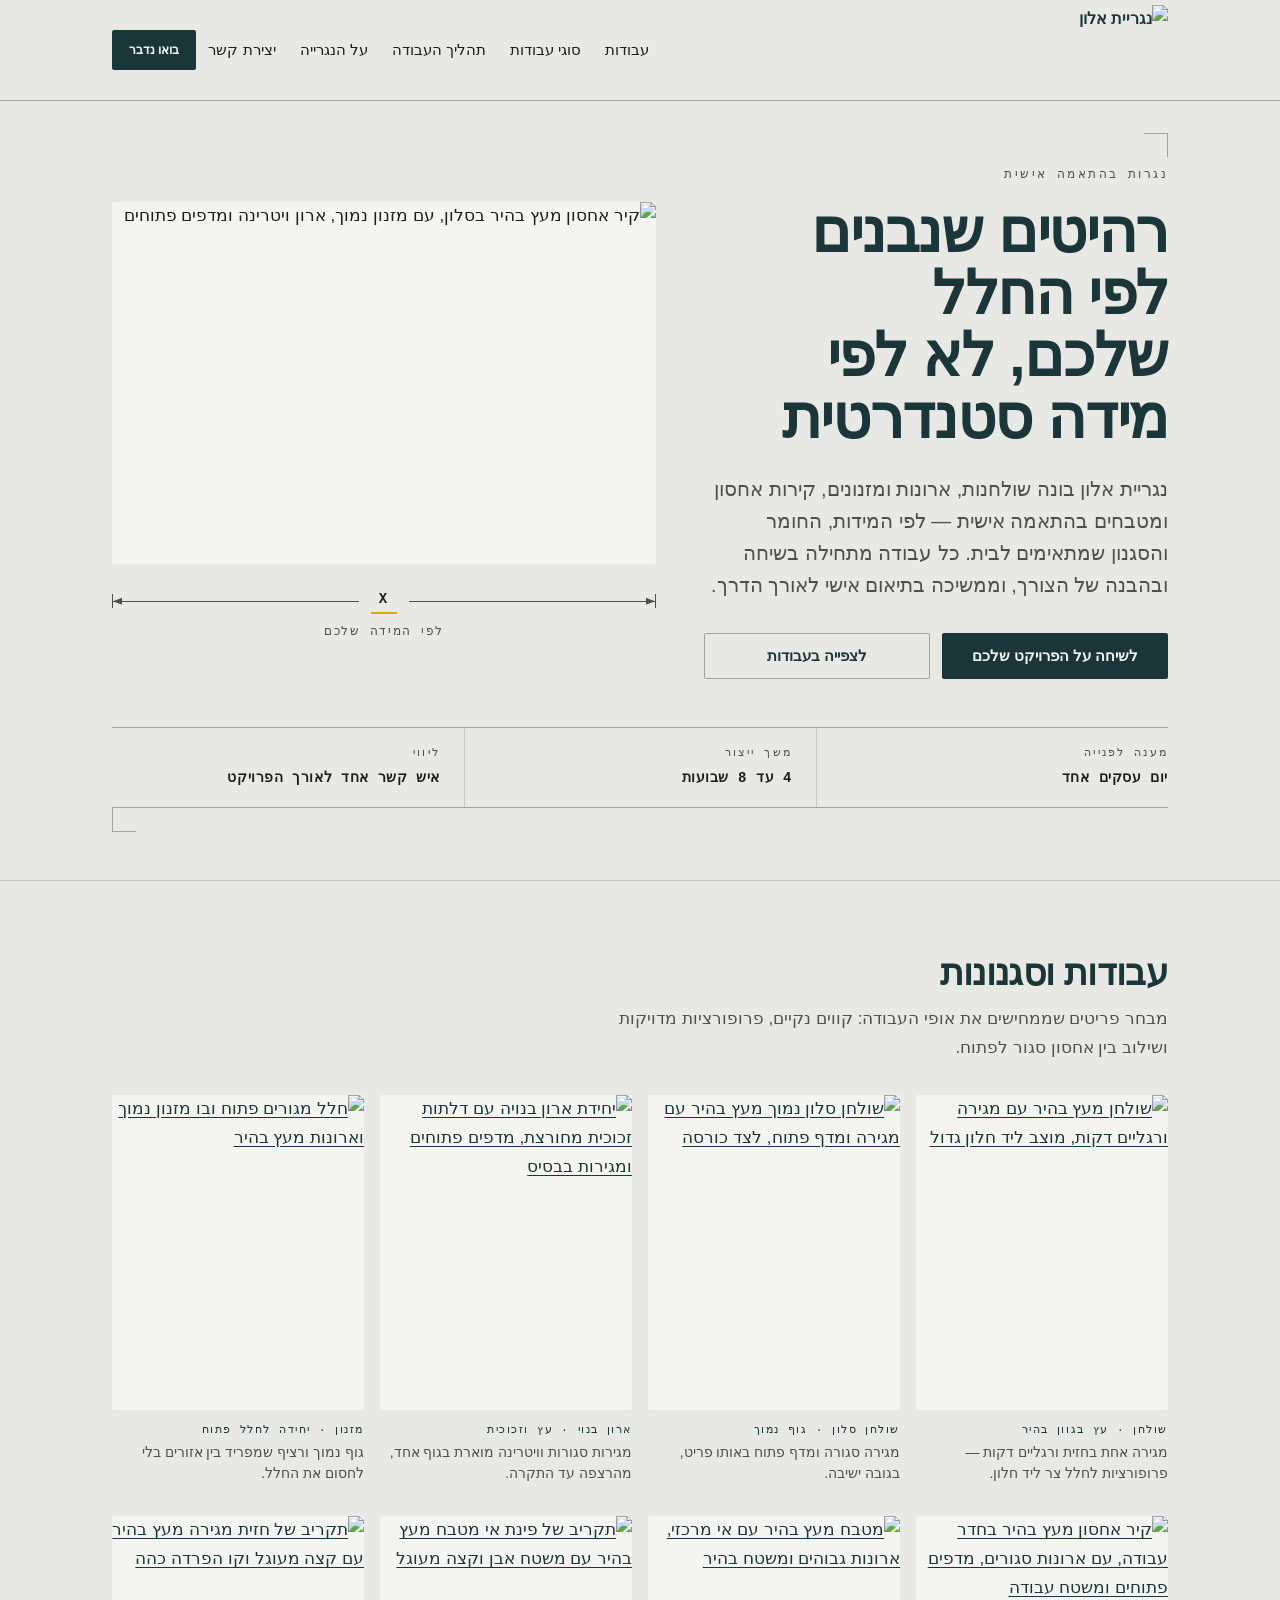
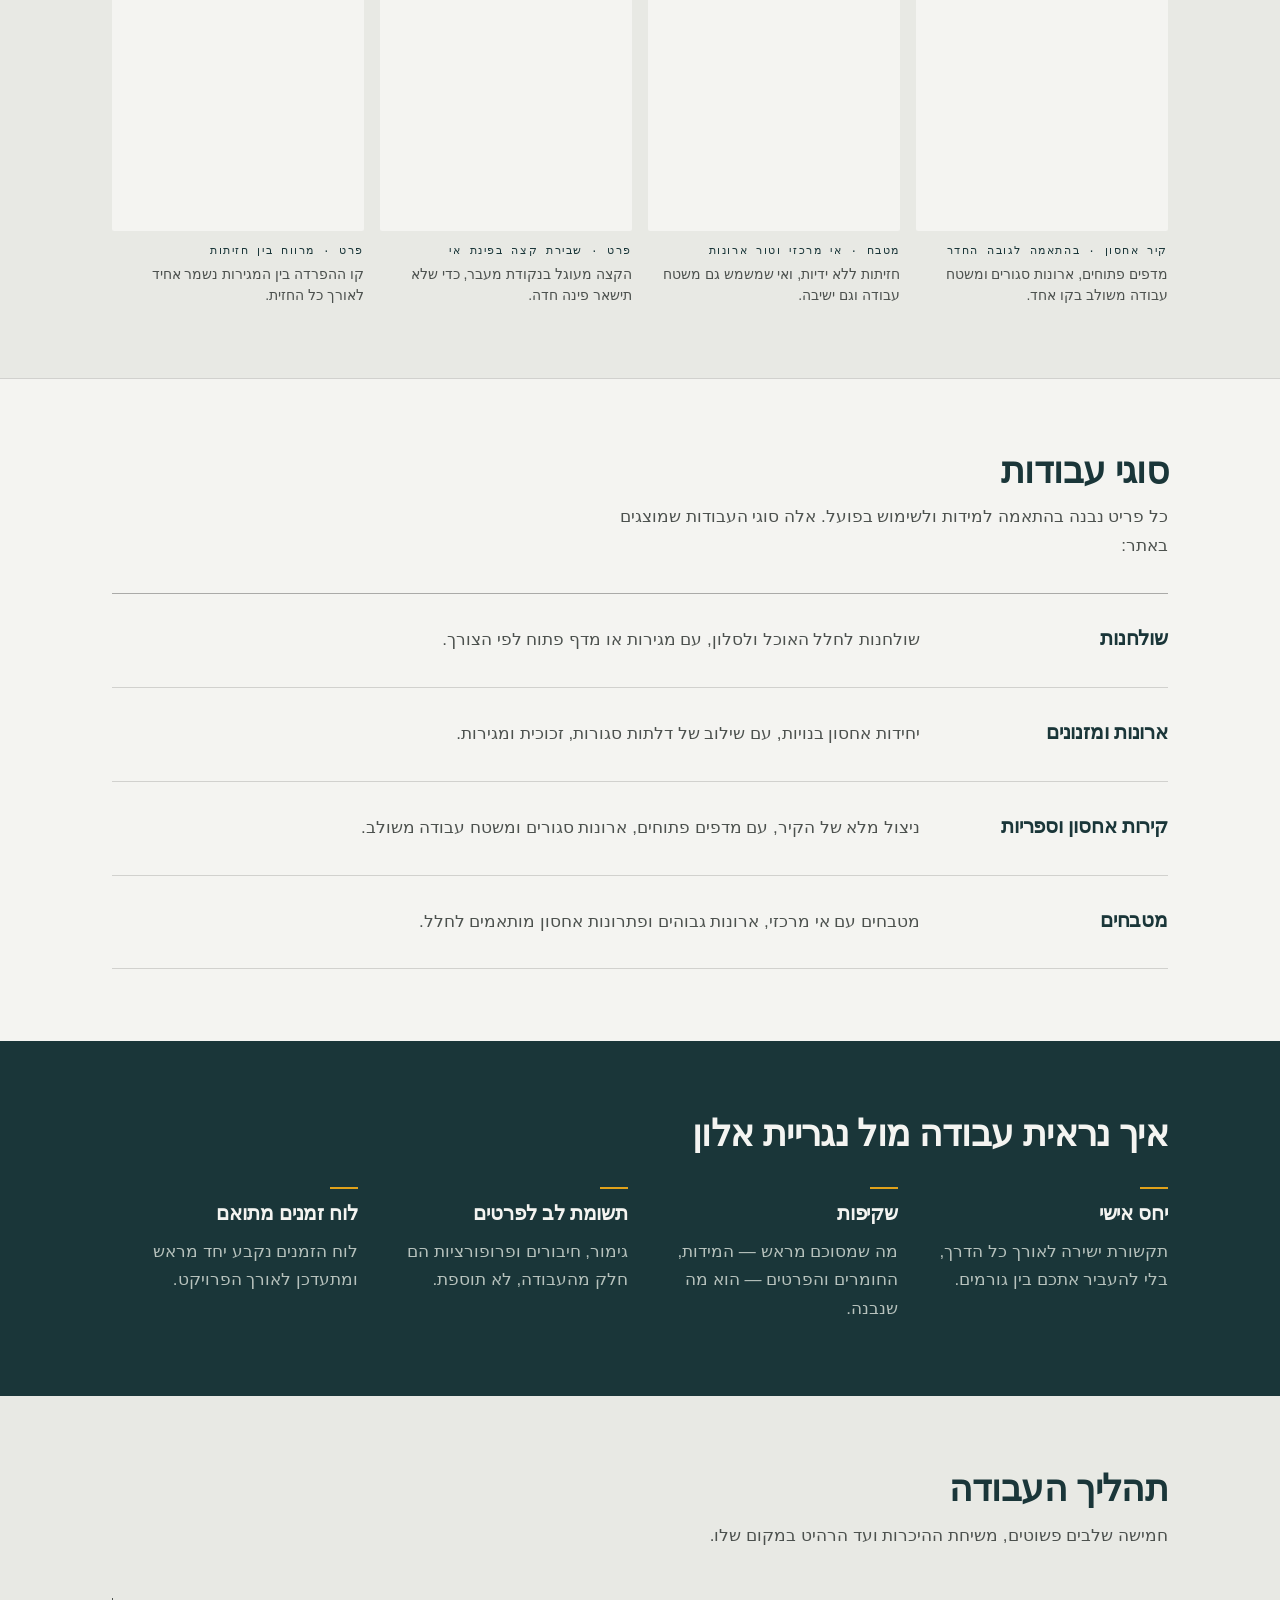
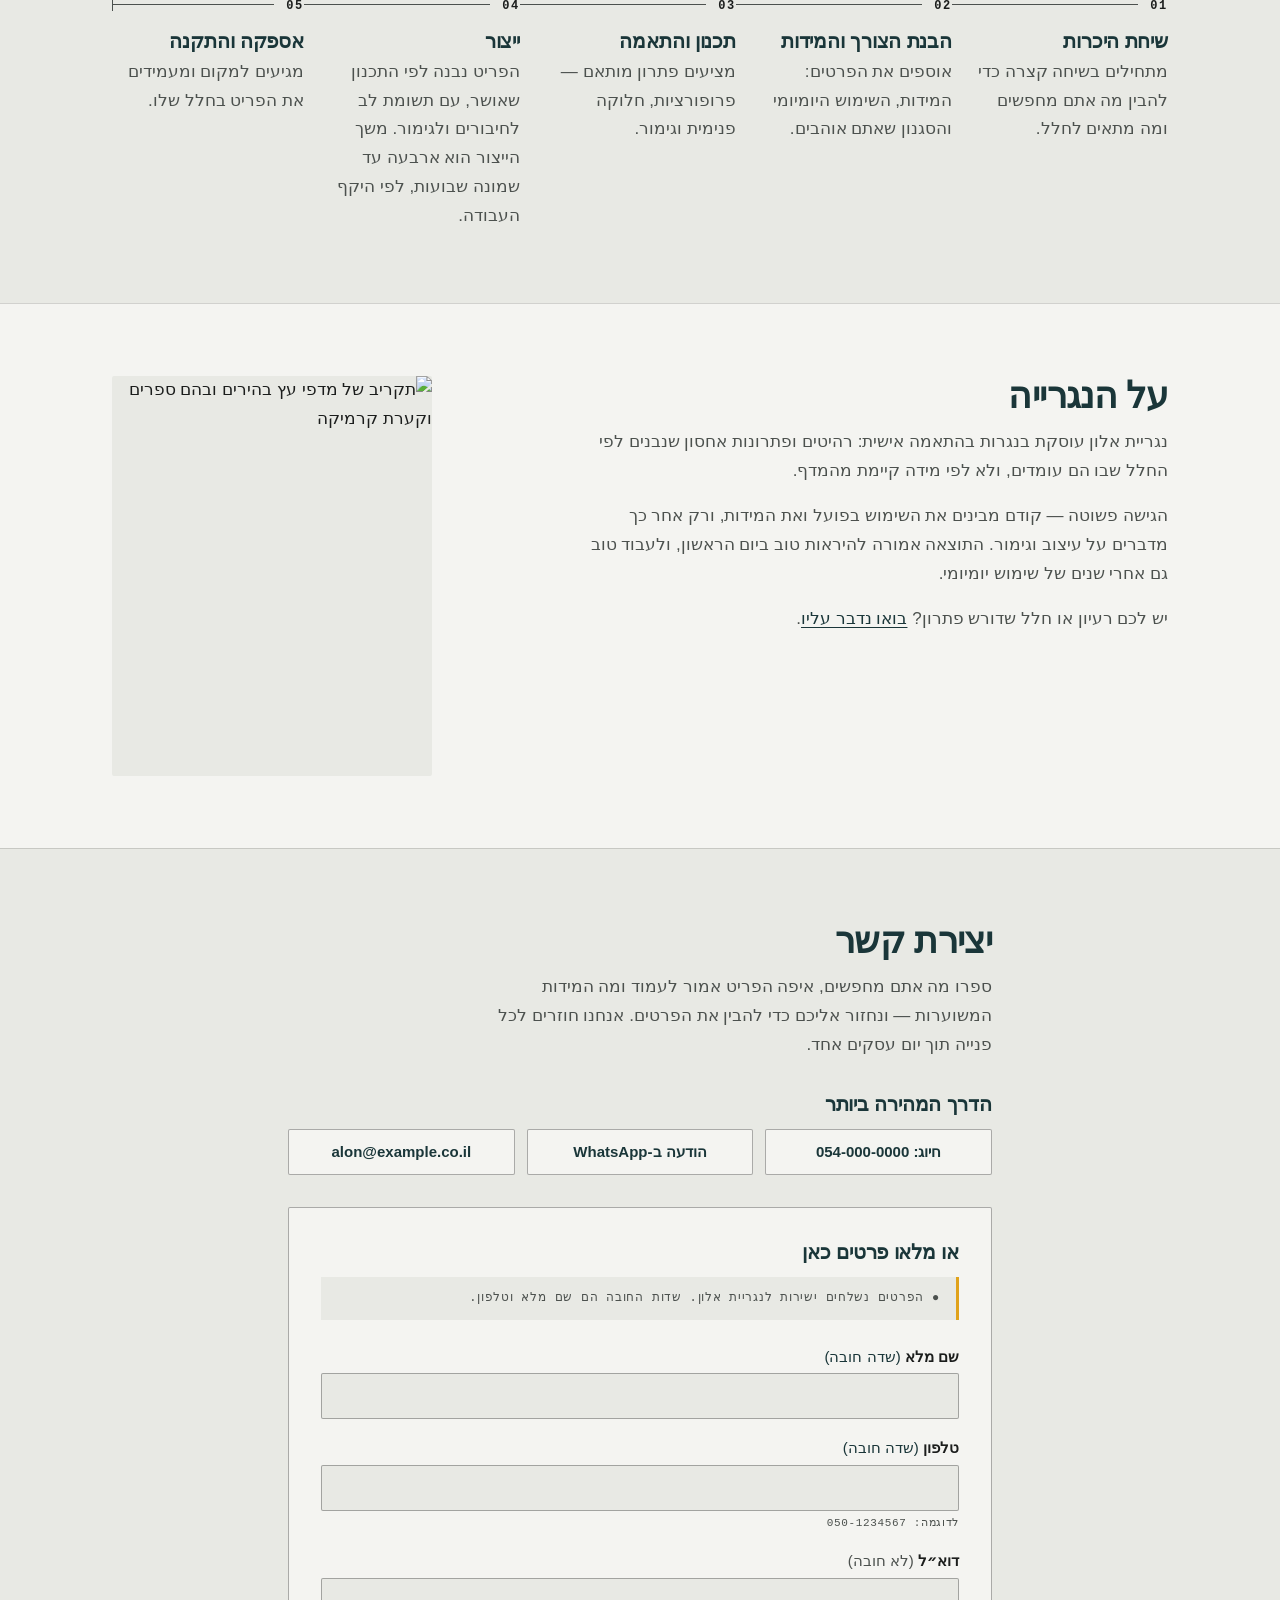
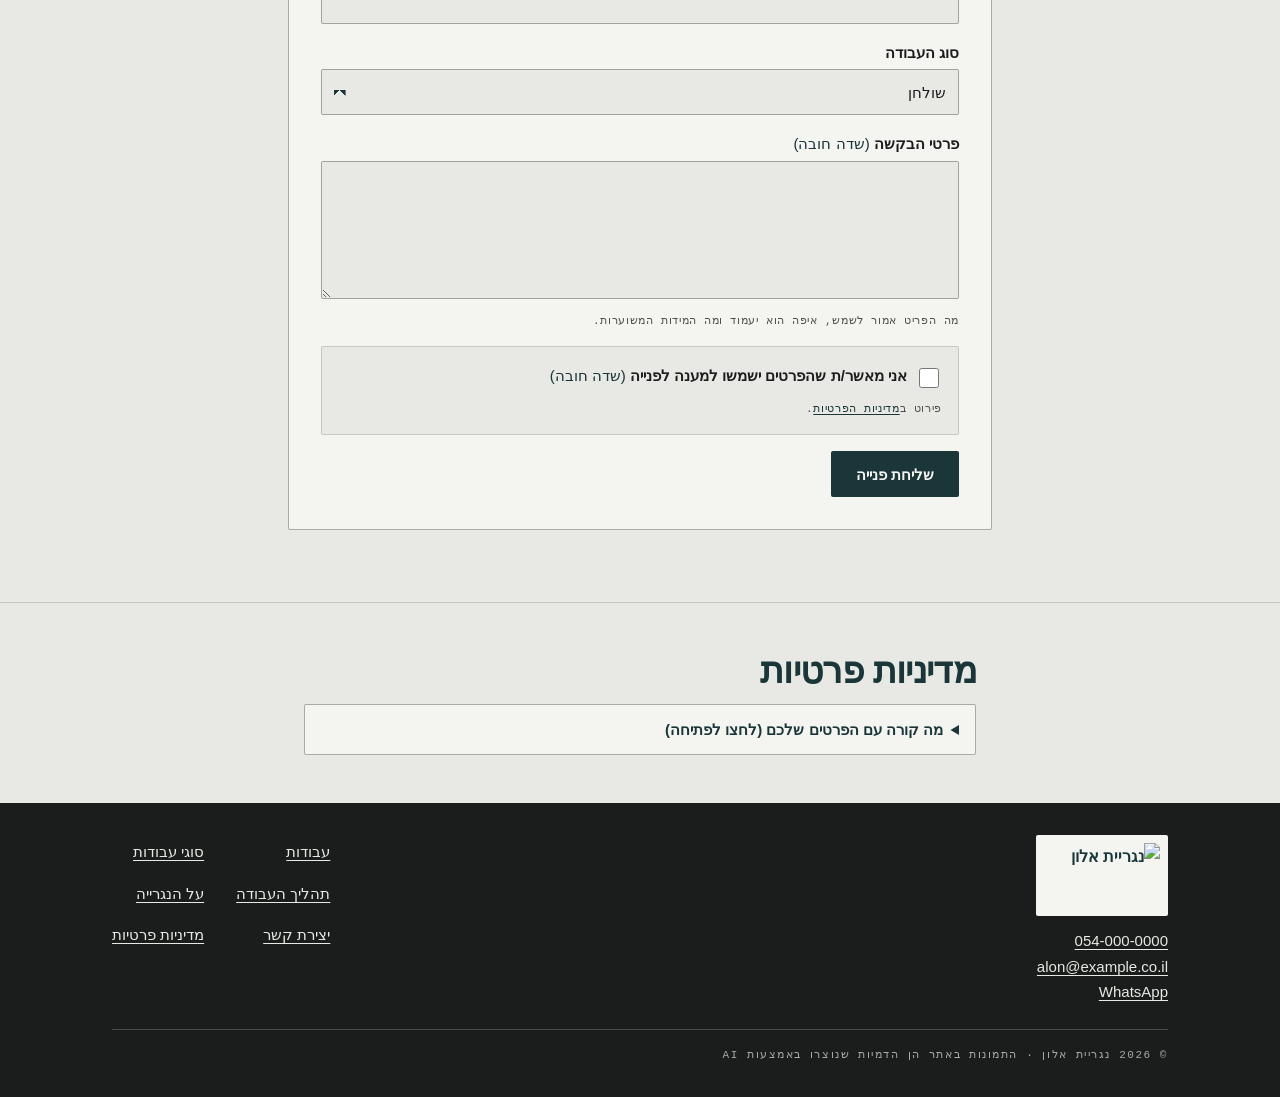
==== commit fb7f450a: "style: פלטה, טיפוגרפיה וקו המידה — שפת דף שרטוט הפלטה הוחלפה: במקום קרם וטרקוטה, שישה צבעים שנדגמו מ" ====
--- a/index.html
+++ b/index.html
@@ -161,7 +161,7 @@
         </div>
         <div class="spec">
           <dt>משך ייצור</dt>
-          <dd>4&#8211;8 שבועות</dd>
+          <dd>4 עד 8 שבועות</dd>
         </div>
         <div class="spec">
           <dt>ליווי</dt>
--- a/style.css
+++ b/style.css
@@ -1,38 +1,52 @@
 /* ==========================================================================
    נגריית אלון — אתר תדמית סטטי
    Mobile-first · RTL · ללא frameworks, ללא ספריות, ללא פונטים חיצוניים
-   הפלטה נגזרה מצבעי הלוגו (logo1.png): חום עמוק, גוון עץ ואפור-פחם.
+
+   שפת העיצוב: דף שרטוט של נגרייה.
+   הפלטה נדגמה מהסדנה עצמה — קיר מסויד, עיפרון נגרים, צבע המכונות וסרט
+   המדידה — ולא מגווני עץ חמים. החום היחיד בעמוד הוא התמונות עצמן, והרקע
+   הקר גורם להן להיקרא כפריטים על שולחן עבודה ולא כטפט.
    ========================================================================== */
 
 /* --------------------------------------------------------------------------
    1. משתנים
    -------------------------------------------------------------------------- */
 :root {
-  /* צבעי הלוגו */
-  --walnut: #533122;   /* חום עמוק — נדגם מהלוגו */
-  --oak: #BA8550;      /* גוון עץ — נדגם מהלוגו */
-  --graphite: #292926; /* אפור-פחם — נדגם מהלוגו */
-
-  /* רקעים ונייטרלים */
-  --cream: #F6F1E9;
-  --sand: #EFE8DC;
-  --white: #FFFFFF;
-  --ink: var(--graphite);
-  --ink-soft: #57564F;
-  --line: rgba(41, 41, 38, 0.14);
-  --line-warm: rgba(83, 49, 34, 0.26);
-
-  /* טיפוגרפיה — system stack עם תמיכה טובה בעברית */
+  /* צבעים — כל אחד נדגם מאובייקט אמיתי בסדנה */
+  --shop: #E8E9E4;        /* קיר מסויד באור צפוני — הרקע שעליו בוחנים פריט גמור */
+  --sheet: #F4F4F1;       /* דף תוכנית החיתוך ולוח מנוסר טרי — משטחי התוכן */
+  --pencil: #1B1D1C;      /* גרפיט של עיפרון נגרים — על הלוח הכול מסומן בעיפרון */
+  --pencil-soft: #4C514E; /* אותו עיפרון בלחיצה קלה — טקסט משני */
+  --petrol: #1A3639;      /* צבע המפעל של מכונות הנגרייה — הצבע הרווי היחיד בסדנה */
+  --tape: #E0A21A;        /* להב סרט המדידה — סימון בלבד, לעולם לא טקסט על רקע בהיר */
+
+  /* נגזרות */
+  --line: rgba(27, 29, 28, 0.16);
+  --line-strong: rgba(27, 29, 28, 0.34);
+  --line-dark: rgba(244, 244, 241, 0.22);
+  --claim-soft: #B7C2BD;  /* טקסט משני על הפס הכהה */
+  --legal-soft: #A5ABA7;  /* שורת הזכויות ב-footer */
+
+  /* רקע הסעיף הנוכחי — משמש לקטיעת קווי המידה במקום שבו יושב עליהם ערך */
+  --surface: var(--shop);
+
+  /* טיפוגרפיה — שני תפקידים, שניהם מגופני המערכת */
   --font: "Segoe UI", "Segoe UI Hebrew", -apple-system, BlinkMacSystemFont,
     "Helvetica Neue", "Arial Hebrew", Arial, "Noto Sans Hebrew", sans-serif;
-
-  --fs-xs: 0.8125rem;
-  --fs-sm: 0.9375rem;
+  /* תפקיד "הערת שרטוט": ספרות ולטינית ברוחב קבוע, עברית בגופן המערכת —
+     בדיוק כמו סימון בכתב יד על תוכנית מודפסת */
+  --font-note: ui-monospace, "Cascadia Mono", Consolas, "SF Mono", Menlo,
+    "Courier New", "Segoe UI Hebrew", monospace;
+
+  --fs-2xs: 0.6875rem;
+  --fs-xs: 0.75rem;
+  --fs-sm: 0.875rem;
+  --fs-md: 0.9375rem;
   --fs-base: clamp(1rem, 0.97rem + 0.15vw, 1.0625rem);
-  --fs-lead: clamp(1.0625rem, 1rem + 0.4vw, 1.1875rem);
-  --fs-h3: 1.125rem;
-  --fs-h2: clamp(1.375rem, 1.15rem + 0.95vw, 1.875rem);
-  --fs-h1: clamp(1.8125rem, 1.35rem + 2.1vw, 2.875rem);
+  --fs-lead: clamp(1.0625rem, 0.99rem + 0.45vw, 1.25rem);
+  --fs-h3: clamp(1.0625rem, 1rem + 0.3vw, 1.25rem);
+  --fs-h2: clamp(1.5rem, 1.17rem + 1.35vw, 2.375rem);
+  --fs-h1: clamp(1.9375rem, 1.2rem + 3.2vw, 3.875rem);
 
   /* מרווחים */
   --s1: 0.25rem;
@@ -45,9 +59,8 @@
   --s8: 4.5rem;
 
   /* צורה ופריסה */
-  --r-sm: 0.375rem;
-  --r-md: 0.625rem;
-  --r-lg: 1rem;
+  /* הרדיוס היחיד בעמוד: שבירת קצה של 2 מ"מ, כמו על פאה מסוקלת ביד */
+  --r-break: 2px;
   --wrap: 70rem;
   --wrap-narrow: 46rem;
   --gutter: clamp(1rem, 0.6rem + 2vw, 2rem);
@@ -68,25 +81,39 @@
 
 body {
   margin: 0;
-  background-color: var(--cream);
-  color: var(--ink);
+  background-color: var(--shop);
+  color: var(--pencil);
   font-family: var(--font);
   font-size: var(--fs-base);
-  line-height: 1.75;
+  line-height: 1.7;
   overflow-wrap: break-word;
 }
 
+/* ניגוד בין התפקידים נבנה מקנה מידה, משקל וריווח — לא מגופן נוסף */
 h1, h2, h3 {
   margin: 0 0 var(--s3);
-  color: var(--walnut);
-  font-weight: 600;
+  color: var(--petrol);
+  font-weight: 700;
+  line-height: 1.12;
+  text-wrap: balance;
+}
+
+h1 {
+  font-size: var(--fs-h1);
+  line-height: 1.03;
+  letter-spacing: -0.022em;
+}
+
+h2 {
+  font-size: var(--fs-h2);
+  letter-spacing: -0.018em;
+}
+
+h3 {
+  font-size: var(--fs-h3);
   line-height: 1.25;
-  text-wrap: balance;
-}
-
-h1 { font-size: var(--fs-h1); letter-spacing: -0.01em; }
-h2 { font-size: var(--fs-h2); }
-h3 { font-size: var(--fs-h3); }
+  letter-spacing: -0.008em;
+}
 
 p { margin: 0 0 var(--s4); }
 p:last-child { margin-block-end: 0; }
@@ -95,13 +122,16 @@
 
 img { display: block; max-inline-size: 100%; block-size: auto; }
 
-a { color: var(--walnut); text-underline-offset: 0.2em; }
-a:hover { color: var(--graphite); }
+a { color: var(--petrol); text-underline-offset: 0.2em; }
+a:hover { color: var(--pencil); }
+
+/* סימון טקסט בצבע סרט המדידה */
+::selection { background-color: var(--tape); color: var(--pencil); }
 
 :focus-visible {
-  outline: 3px solid var(--graphite);
+  outline: 3px solid var(--pencil);
   outline-offset: 2px;
-  border-radius: var(--r-sm);
+  border-radius: var(--r-break);
 }
 
 /* יעדי עוגן לא נחבאים מתחת ל-header הדביק */
@@ -124,9 +154,9 @@
   inset-block-start: var(--s2);
   inset-inline-start: var(--s2);
   padding: var(--s2) var(--s4);
-  background-color: var(--walnut);
-  color: var(--white);
-  border-radius: var(--r-md);
+  background-color: var(--petrol);
+  color: var(--sheet);
+  border-radius: var(--r-break);
   text-decoration: none;
 }
 
@@ -149,34 +179,56 @@
 
 .section--slim { padding-block: var(--s6); }
 
-.section--tint {
-  background-color: var(--sand);
-  /* מרקם עץ עדין מאוד — דקורטיבי בלבד */
-  background-image: repeating-linear-gradient(
-    90deg,
-    rgba(83, 49, 34, 0.024) 0 1px,
-    transparent 1px 9px
-  );
+/* שני משטחים בלבד, בלי מרקם דקורטיבי: מה שלא נראה — לא קיים */
+.section--sheet {
+  --surface: var(--sheet);
+  background-color: var(--sheet);
+}
+
+.section--dark {
+  --surface: var(--petrol);
+  background-color: var(--petrol);
+  border-block-start-color: transparent;
+  color: var(--sheet);
+}
+
+/* אחרי פס כהה אין צורך בקו הפרדה — המעבר עצמו הוא ההפרדה */
+.section--dark + .section { border-block-start-color: transparent; }
+
+/* תפקיד "הערת שרטוט": כל מה שהוא נתון, תווית או מספר */
+.eyebrow,
+.dimline__value,
+.dimline__note,
+.spec dt,
+.spec dd,
+.tile__kind,
+.step::before,
+.help,
+.form-status,
+.site-footer__legal {
+  font-family: var(--font-note);
+  letter-spacing: 0.14em;
 }
 
 .eyebrow {
-  margin-block-end: var(--s2);
-  color: var(--ink-soft);
-  font-size: var(--fs-sm);
-  font-weight: 600;
-  letter-spacing: 0.06em;
+  margin-block-end: var(--s4);
+  color: var(--pencil-soft);
+  font-size: var(--fs-xs);
+  letter-spacing: 0.2em;
 }
 
 .lead {
   max-inline-size: 46ch;
-  color: var(--ink-soft);
+  margin-block-start: var(--s5);
+  color: var(--pencil-soft);
   font-size: var(--fs-lead);
+  line-height: 1.6;
 }
 
 .section-intro {
   max-inline-size: 60ch;
-  margin-block-end: var(--s5);
-  color: var(--ink-soft);
+  margin-block-end: var(--s6);
+  color: var(--pencil-soft);
 }
 
 /* --------------------------------------------------------------------------
@@ -189,10 +241,10 @@
   min-block-size: 2.875rem;
   padding: var(--s2) var(--s5);
   border: 1px solid transparent;
-  border-radius: var(--r-md);
+  border-radius: var(--r-break);
   font: inherit;
-  font-size: var(--fs-sm);
-  font-weight: 600;
+  font-size: var(--fs-md);
+  font-weight: 700;
   text-align: center;
   text-decoration: none;
   white-space: nowrap;
@@ -200,23 +252,23 @@
   transition: background-color 0.15s ease, border-color 0.15s ease, color 0.15s ease;
 }
 
-.btn--primary { background-color: var(--walnut); color: var(--white); }
-.btn--primary:hover { background-color: var(--graphite); color: var(--white); }
+.btn--primary { background-color: var(--petrol); color: var(--sheet); }
+.btn--primary:hover { background-color: var(--pencil); color: var(--sheet); }
 
 .btn--ghost {
   background-color: transparent;
-  border-color: var(--line-warm);
-  color: var(--walnut);
-}
-.btn--ghost:hover { border-color: var(--walnut); background-color: rgba(186, 133, 80, 0.12); }
+  border-color: var(--line-strong);
+  color: var(--petrol);
+}
+.btn--ghost:hover { border-color: var(--petrol); background-color: rgba(26, 54, 57, 0.08); }
 
 .btn--outline {
   inline-size: 100%;
-  background-color: var(--white);
-  border-color: var(--oak);
-  color: var(--walnut);
-}
-.btn--outline:hover { background-color: rgba(186, 133, 80, 0.12); }
+  background-color: var(--sheet);
+  border-color: var(--line-strong);
+  color: var(--petrol);
+}
+.btn--outline:hover { background-color: var(--shop); border-color: var(--petrol); }
 
 .btn--sm {
   min-block-size: 2.5rem;
@@ -225,9 +277,9 @@
 }
 
 .btn[disabled] {
-  background-color: #DCD4C7;
+  background-color: #C9CBC6;
   border-color: transparent;
-  color: var(--ink-soft);
+  color: var(--pencil-soft);
   cursor: not-allowed;
 }
 
@@ -237,8 +289,8 @@
 .site-header {
   position: relative; /* בנייד ה-header אינו דביק כדי לא לגזול גובה מסך */
   z-index: 20;
-  background-color: var(--cream);
-  border-block-end: 1px solid var(--line);
+  background-color: var(--shop);
+  border-block-end: 1px solid var(--line-strong);
 }
 
 .site-header__bar {
@@ -260,7 +312,7 @@
   inline-size: 136px;
   block-size: auto;
   /* טקסט ה-alt כ-fallback קריא אם התמונה לא נטענת */
-  color: var(--walnut);
+  color: var(--petrol);
   font-size: 1rem;
   font-weight: 700;
 }
@@ -276,11 +328,11 @@
 .nav-list a {
   display: inline-block;
   padding-block: var(--s2);
-  color: var(--ink);
-  font-size: var(--fs-sm);
+  color: var(--pencil);
+  font-size: var(--fs-md);
   text-decoration: none;
 }
-.nav-list a:hover { color: var(--walnut); text-decoration: underline; }
+.nav-list a:hover { color: var(--petrol); text-decoration: underline; }
 
 .header-cta { display: none; }
 
@@ -293,11 +345,11 @@
   gap: var(--s2);
   min-block-size: 2.75rem;
   padding-inline: var(--s3);
-  border: 1px solid var(--line-warm);
-  border-radius: var(--r-md);
-  color: var(--walnut);
-  font-size: var(--fs-sm);
-  font-weight: 600;
+  border: 1px solid var(--line-strong);
+  border-radius: var(--r-break);
+  color: var(--petrol);
+  font-size: var(--fs-md);
+  font-weight: 700;
   cursor: pointer;
   list-style: none;
 }
@@ -305,9 +357,9 @@
 .nav-mobile__toggle::marker { content: ""; }
 
 .nav-mobile[open] .nav-mobile__toggle {
-  background-color: var(--walnut);
-  border-color: var(--walnut);
-  color: var(--white);
+  background-color: var(--petrol);
+  border-color: var(--petrol);
+  color: var(--sheet);
 }
 
 .nav-mobile__panel {
@@ -315,9 +367,9 @@
   inset-inline: 0;
   inset-block-start: 100%;
   padding: var(--s3) var(--gutter) var(--s5);
-  background-color: var(--cream);
-  border-block-end: 1px solid var(--line);
-  box-shadow: 0 14px 28px rgba(41, 41, 38, 0.1);
+  background-color: var(--shop);
+  border-block-end: 1px solid var(--line-strong);
+  box-shadow: 0 14px 28px rgba(27, 29, 28, 0.14);
 }
 
 .nav-mobile__panel .nav-list {
@@ -336,17 +388,51 @@
 .nav-mobile__cta { display: flex; margin-block-start: var(--s4); }
 
 /* --------------------------------------------------------------------------
-   6. Hero
+   6. Hero — דף השרטוט
    -------------------------------------------------------------------------- */
 .hero { padding-block: var(--s6) var(--s7); }
 
-.hero__inner { display: grid; gap: var(--s6); }
+/* סימני פינה של דף שרטוט, באלכסון אחד בלבד.
+   ריפוד תחתון כדי שהסימן התחתון לא ייצמד לשורה האחרונה של אזור הכותרת */
+.hero__sheet {
+  position: relative;
+  padding-block-end: var(--s5);
+}
+
+.hero__sheet::before,
+.hero__sheet::after {
+  content: "";
+  position: absolute;
+  inline-size: 1.5rem;
+  block-size: 1.5rem;
+  border: 0 solid var(--line-strong);
+}
+
+.hero__sheet::before {
+  inset-block-start: 0;
+  inset-inline-start: var(--gutter);
+  border-block-start-width: 1px;
+  border-inline-start-width: 1px;
+}
+
+.hero__sheet::after {
+  inset-block-end: 0;
+  inset-inline-end: var(--gutter);
+  border-block-end-width: 1px;
+  border-inline-end-width: 1px;
+}
+
+.hero__inner {
+  display: grid;
+  gap: var(--s6);
+  padding-block-start: var(--s5);
+}
 
 .hero__actions {
   display: flex;
   flex-wrap: wrap;
   gap: var(--s3);
-  margin-block-start: var(--s5);
+  margin-block-start: var(--s6);
 }
 
 .hero__actions .btn { flex: 1 1 13rem; }
@@ -357,8 +443,99 @@
   inline-size: 100%;
   aspect-ratio: 3 / 2;
   object-fit: cover;
-  border-radius: var(--r-lg);
-  background-color: var(--sand);
+  border-radius: var(--r-break);
+  background-color: var(--sheet);
+}
+
+/* קו מידה — האלמנט המזהה של העמוד.
+   בשרטוט נגרות עומד כאן מספר; כאן המידה שייכת ללקוח ועוד לא נמדדה,
+   ולכן במקום מספר עומדת בה משתנה. */
+.dimline {
+  display: grid;
+  grid-template-columns: 1fr auto 1fr;
+  align-items: center;
+  column-gap: var(--s3);
+  margin-block-start: var(--s5);
+}
+
+.dimline__rule {
+  position: relative;
+  block-size: 1px;
+  background-color: var(--pencil-soft);
+}
+
+.dimline__rule::before,
+.dimline__rule::after {
+  content: "";
+  position: absolute;
+  background-color: var(--pencil-soft);
+}
+
+/* קו הארכה אנכי בקצה החיצוני של כל צלע */
+.dimline__rule::before {
+  inset-block-start: -0.4rem;
+  inline-size: 1px;
+  block-size: 0.85rem;
+}
+.dimline__rule--start::before { inset-inline-start: 0; }
+.dimline__rule--end::before { inset-inline-end: 0; }
+
+/* ראש חץ שפונה כלפי חוץ, לכל כיוון בנפרד */
+.dimline__rule::after {
+  inset-block-start: -3px;
+  inline-size: 9px;
+  block-size: 7px;
+}
+.dimline__rule--start::after {
+  inset-inline-start: 1px;
+  clip-path: polygon(100% 50%, 0 0, 0 100%);
+}
+.dimline__rule--end::after {
+  inset-inline-end: 1px;
+  clip-path: polygon(0 50%, 100% 0, 100% 100%);
+}
+
+.dimline__value {
+  padding-inline: var(--s2);
+  border-block-end: 2px solid var(--tape);
+  color: var(--pencil);
+  font-size: var(--fs-sm);
+  font-weight: 700;
+}
+
+.dimline__note {
+  grid-column: 1 / -1;
+  margin-block-start: var(--s2);
+  color: var(--pencil-soft);
+  font-size: var(--fs-xs);
+  text-align: center;
+}
+
+/* אזור הכותרת של השרטוט: הנתונים שנשאלים בכל פנייה */
+.specstrip {
+  margin: var(--s7) 0 0;
+  border-block: 1px solid var(--line-strong);
+}
+
+.spec {
+  padding-block: var(--s3);
+  border-block-end: 1px solid var(--line);
+}
+.spec:last-child { border-block-end: 0; }
+
+.spec dt {
+  margin-block-end: var(--s1);
+  color: var(--pencil-soft);
+  font-size: var(--fs-2xs);
+  letter-spacing: 0.2em;
+}
+
+.spec dd {
+  margin: 0;
+  color: var(--pencil);
+  font-size: var(--fs-sm);
+  font-weight: 700;
+  letter-spacing: 0.04em;
 }
 
 /* --------------------------------------------------------------------------
@@ -372,20 +549,29 @@
   inline-size: 100%;
   aspect-ratio: 4 / 5;
   object-fit: cover;
-  border-radius: var(--r-md);
-  background-color: var(--sand);
-}
-
-.tile figcaption {
-  margin-block-start: var(--s2);
-  color: var(--ink-soft);
+  border-radius: var(--r-break);
+  background-color: var(--sheet);
+}
+
+.tile__caption {
+  margin-block-start: var(--s3);
+  color: var(--pencil-soft);
   font-size: var(--fs-sm);
+  line-height: 1.5;
+}
+
+/* שורת הסוג והחומר — בתפקיד הערת השרטוט */
+.tile__kind {
+  display: block;
+  margin-block-end: var(--s1);
+  color: var(--petrol);
+  font-size: var(--fs-2xs);
 }
 
 /* הקישור שעוטף את התמונה — לא משנה את מראה האריח, רק את הסמן */
 .tile__zoom {
   display: block;
-  border-radius: var(--r-md);
+  border-radius: var(--r-break);
   cursor: zoom-in;
 }
 
@@ -397,7 +583,7 @@
   z-index: 40;
   place-items: center;
   padding: var(--s5);
-  background-color: rgba(41, 41, 38, 0.9);
+  background-color: rgba(27, 29, 28, 0.93);
   /* בלי האיפוס הזה הדפדפן מגלגל את הדף כדי "לחשוף" את יעד ה-:target */
   scroll-margin: 0;
 }
@@ -433,15 +619,17 @@
   aspect-ratio: 1122 / 1402;
   object-fit: contain;
   margin-inline: auto;
-  border-radius: var(--r-md);
-  background-color: var(--sand);
+  border-radius: var(--r-break);
+  background-color: var(--pencil);
 }
 
 .lightbox__figure figcaption {
   margin-block-start: var(--s3);
-  color: var(--cream);
+  color: var(--shop);
   font-size: var(--fs-sm);
 }
+
+.lightbox__figure .tile__kind { color: var(--tape); }
 
 .lightbox__close {
   position: absolute;
@@ -451,95 +639,125 @@
   place-items: center;
   inline-size: 2.75rem;
   block-size: 2.75rem;
-  border-radius: 50%;
-  background-color: var(--white);
-  color: var(--ink);
+  border-radius: var(--r-break);
+  background-color: var(--sheet);
+  color: var(--pencil);
   font-size: 1.75rem;
   line-height: 1;
   text-decoration: none;
 }
 
-.lightbox :focus-visible { outline-color: var(--cream); }
-
-/* --------------------------------------------------------------------------
-   8. כרטיסים, ערכים, שלבים
-   -------------------------------------------------------------------------- */
-.cards,
-.values { display: grid; gap: var(--s4); }
-
-.card,
-.value {
-  padding: var(--s5);
-  background-color: var(--white);
-  border: 1px solid var(--line);
-  border-radius: var(--r-md);
-}
-
-.card h3,
-.value h3 { margin-block-end: var(--s2); }
-
-.card p,
-.value p { margin: 0; color: var(--ink-soft); }
-
-.value {
-  border-inline-start: 4px solid var(--oak);
-}
-
+.lightbox :focus-visible { outline-color: var(--sheet); }
+
+/* --------------------------------------------------------------------------
+   8. סוגי עבודות — רשימת פריטים, לא כרטיסים
+   -------------------------------------------------------------------------- */
+.specs { border-block-start: 1px solid var(--line-strong); }
+
+.spec-row {
+  display: grid;
+  gap: var(--s2);
+  padding-block: var(--s5);
+  border-block-end: 1px solid var(--line);
+}
+
+.spec-row h3 { margin: 0; }
+.spec-row p { margin: 0; color: var(--pencil-soft); }
+
+/* --------------------------------------------------------------------------
+   9. איך נראית העבודה — הצהרות על פס כהה, בלי מסגרות
+   -------------------------------------------------------------------------- */
+.section--dark h2,
+.claim h3 { color: var(--sheet); }
+
+.claims { display: grid; gap: var(--s6); margin-block-start: var(--s6); }
+
+.claim p { margin: 0; color: var(--claim-soft); }
+
+/* סימן קצר בצבע סרט המדידה — הסימון שמסמן איפה מתחילה כל טענה */
+.claim::before {
+  content: "";
+  display: block;
+  inline-size: 1.75rem;
+  block-size: 2px;
+  margin-block-end: var(--s3);
+  background-color: var(--tape);
+}
+
+/* --------------------------------------------------------------------------
+   10. תהליך העבודה — סרגל מידה
+   הסעיף היחיד שממוספר, כי כאן הסדר באמת נושא מידע. המספרים יושבים על הקו
+   וקוטעים אותו, בדיוק כמו ערך על קו מידה בשרטוט.
+   -------------------------------------------------------------------------- */
 .steps {
+  position: relative;
   display: grid;
-  gap: var(--s4);
+  gap: var(--s5);
   counter-reset: step;
+}
+
+/* הקו עצמו: אנכי בנייד */
+.steps::before {
+  content: "";
+  position: absolute;
+  inset-block: 0.55rem 0.55rem;
+  inset-inline-start: 0.8rem;
+  inline-size: 1px;
+  background-color: var(--pencil-soft);
+}
+
+/* קו הארכה בקצה התחתון של הסרגל */
+.steps::after {
+  content: "";
+  position: absolute;
+  inset-block-end: 0.5rem;
+  inset-inline-start: 0.42rem;
+  inline-size: 0.78rem;
+  block-size: 1px;
+  background-color: var(--pencil-soft);
 }
 
 .step {
   position: relative;
   counter-increment: step;
-  padding: var(--s4);
-  padding-inline-start: 3.75rem;
-  background-color: var(--white);
-  border: 1px solid var(--line);
-  border-radius: var(--r-md);
+  padding-inline-start: 3rem;
 }
 
 .step::before {
-  content: counter(step);
+  content: counter(step, decimal-leading-zero);
   position: absolute;
-  inset-block-start: var(--s4);
-  inset-inline-start: var(--s4);
-  display: grid;
-  place-items: center;
-  inline-size: 2rem;
-  block-size: 2rem;
-  border-radius: 50%;
-  background-color: var(--oak);
-  color: var(--graphite);
-  font-size: var(--fs-sm);
+  inset-inline-start: 0;
+  inset-block-start: 0;
+  padding-block: 0.1rem;
+  background-color: var(--surface);
+  color: var(--pencil);
+  font-size: var(--fs-xs);
   font-weight: 700;
 }
 
 .step h3 { margin-block-end: var(--s1); }
-.step p { margin: 0; color: var(--ink-soft); }
-
-/* --------------------------------------------------------------------------
-   9. על הנגרייה
+.step p { margin: 0; color: var(--pencil-soft); }
+
+/* --------------------------------------------------------------------------
+   11. על הנגרייה
    -------------------------------------------------------------------------- */
 .about { display: grid; gap: var(--s6); }
-.about__text p { max-inline-size: 62ch; color: var(--ink-soft); }
+.about__text p { max-inline-size: 62ch; color: var(--pencil-soft); }
 .about__media { margin: 0; }
 
 .about__media img {
   inline-size: 100%;
   aspect-ratio: 4 / 5;
   object-fit: cover;
-  border-radius: var(--r-md);
-  background-color: var(--sand);
-}
-
-/* --------------------------------------------------------------------------
-   10. יצירת קשר וטופס
+  border-radius: var(--r-break);
+  background-color: var(--shop);
+}
+
+/* --------------------------------------------------------------------------
+   12. יצירת קשר וטופס
    -------------------------------------------------------------------------- */
 .contact { display: grid; gap: var(--s6); }
-.contact__intro p { max-inline-size: 54ch; color: var(--ink-soft); }
+.contact__intro p { max-inline-size: 54ch; color: var(--pencil-soft); }
 
 .contact__direct h3,
 .form h3 { margin-block-end: var(--s3); }
@@ -548,9 +766,9 @@
 
 .form {
   padding: var(--s5) var(--s4);
-  background-color: var(--white);
-  border: 1px solid var(--line);
-  border-radius: var(--r-md);
+  background-color: var(--sheet);
+  border: 1px solid var(--line-strong);
+  border-radius: var(--r-break);
 }
 
 .form-status {
@@ -559,10 +777,12 @@
   gap: var(--s2);
   margin-block-end: var(--s5);
   padding: var(--s3) var(--s4);
-  border-inline-start: 4px solid var(--oak);
-  border-radius: var(--r-sm);
-  background-color: var(--sand);
-  font-size: var(--fs-sm);
+  border-inline-start: 3px solid var(--tape);
+  background-color: var(--shop);
+  color: var(--pencil-soft);
+  font-size: var(--fs-xs);
+  line-height: 1.6;
+  letter-spacing: 0.06em;
 }
 
 .field { margin-block-end: var(--s4); }
@@ -570,18 +790,19 @@
 .field > label {
   display: block;
   margin-block-end: var(--s1);
-  font-size: var(--fs-sm);
-  font-weight: 600;
-}
-
-.req { color: var(--walnut); font-weight: 400; }
-.opt { color: var(--ink-soft); font-weight: 400; }
+  font-size: var(--fs-md);
+  font-weight: 700;
+}
+
+.req { color: var(--petrol); font-weight: 400; }
+.opt { color: var(--pencil-soft); font-weight: 400; }
 
 .help {
   margin-block: var(--s1) 0;
-  color: var(--ink-soft);
-  font-size: var(--fs-xs);
-  line-height: 1.5;
+  color: var(--pencil-soft);
+  font-size: var(--fs-2xs);
+  line-height: 1.6;
+  letter-spacing: 0.06em;
 }
 
 input[type="text"],
@@ -592,12 +813,12 @@
   inline-size: 100%;
   min-block-size: 2.875rem;
   padding: var(--s2) var(--s3);
-  border: 1px solid var(--line-warm);
-  border-radius: var(--r-sm);
-  background-color: var(--white);
-  color: var(--ink);
+  border: 1px solid var(--line-strong);
+  border-radius: var(--r-break);
+  background-color: var(--shop);
+  color: var(--pencil);
   font: inherit;
-  font-size: var(--fs-sm);
+  font-size: var(--fs-md);
 }
 
 textarea { min-block-size: 8rem; line-height: 1.6; resize: vertical; }
@@ -605,8 +826,8 @@
 select {
   appearance: none;
   padding-inline-end: 2rem;
-  background-image: linear-gradient(45deg, transparent 50%, var(--walnut) 50%),
-    linear-gradient(135deg, var(--walnut) 50%, transparent 50%);
+  background-image: linear-gradient(45deg, transparent 50%, var(--petrol) 50%),
+    linear-gradient(135deg, var(--petrol) 50%, transparent 50%);
   background-position: left 1.1rem top 50%, left 0.75rem top 50%;
   background-size: 0.35rem 0.35rem, 0.35rem 0.35rem;
   background-repeat: no-repeat;
@@ -619,44 +840,44 @@
   align-items: start;
   padding: var(--s4);
   border: 1px solid var(--line);
-  border-radius: var(--r-md);
-  background-color: var(--cream);
+  border-radius: var(--r-break);
+  background-color: var(--shop);
 }
 
 .field--check input {
   inline-size: 1.25rem;
   block-size: 1.25rem;
   margin-block-start: 0.3rem;
-  accent-color: var(--walnut);
+  accent-color: var(--petrol);
 }
 
 .field--check label {
-  font-size: var(--fs-sm);
-  font-weight: 600;
+  font-size: var(--fs-md);
+  font-weight: 700;
 }
 
 .field--check .help { grid-column: 1 / -1; }
 
 /* --------------------------------------------------------------------------
-   11. מדיניות פרטיות
+   13. מדיניות פרטיות
    -------------------------------------------------------------------------- */
 .privacy {
-  border: 1px solid var(--line);
-  border-radius: var(--r-md);
-  background-color: var(--white);
+  border: 1px solid var(--line-strong);
+  border-radius: var(--r-break);
+  background-color: var(--sheet);
 }
 
 .privacy > summary {
   padding: var(--s3) var(--s4);
-  color: var(--walnut);
-  font-size: var(--fs-sm);
-  font-weight: 600;
+  color: var(--petrol);
+  font-size: var(--fs-md);
+  font-weight: 700;
   cursor: pointer;
 }
 
 .privacy__body {
   padding: 0 var(--s4) var(--s4);
-  color: var(--ink-soft);
+  color: var(--pencil-soft);
   font-size: var(--fs-sm);
 }
 
@@ -668,48 +889,56 @@
 
 .privacy__body li {
   padding-inline-start: var(--s4);
-  border-inline-start: 2px solid var(--oak);
-}
-
-/* --------------------------------------------------------------------------
-   12. Footer
+  border-inline-start: 1px solid var(--line-strong);
+}
+
+/* --------------------------------------------------------------------------
+   14. Footer
    -------------------------------------------------------------------------- */
 .site-footer {
   padding-block: var(--s6);
-  background-color: var(--walnut);
-  color: var(--white);
+  background-color: var(--pencil);
+  color: var(--shop);
 }
 
 .site-footer__inner { display: grid; gap: var(--s5); }
 
-.site-footer__contact { margin-block: var(--s3) 0; font-size: var(--fs-sm); }
-.site-footer a { color: var(--white); }
-.site-footer a:hover { color: var(--cream); }
+.site-footer__contact { margin-block: var(--s3) 0; font-size: var(--fs-md); }
+.site-footer a { color: var(--shop); }
+.site-footer a:hover { color: var(--tape); }
 .site-footer .brand__logo {
   /* הלוגו הוא PNG בצבעים קבועים — לוח בהיר שומר עליו קריא על רקע כהה */
   inline-size: 132px;
-  background-color: var(--cream);
-  border-radius: var(--r-md);
-  color: var(--walnut);
-}
-
-.site-footer__nav ul { display: grid; gap: var(--s2); font-size: var(--fs-sm); }
+  padding: var(--s2);
+  background-color: var(--sheet);
+  border-radius: var(--r-break);
+  color: var(--petrol);
+}
+
+.site-footer__nav ul { display: grid; gap: var(--s2); font-size: var(--fs-md); }
 .site-footer__nav a { display: inline-block; padding-block: var(--s1); }
 
 .site-footer__legal {
   margin: 0;
   padding-block-start: var(--s4);
-  border-block-start: 1px solid rgba(255, 255, 255, 0.24);
-  color: var(--cream);
-  font-size: var(--fs-xs);
-}
-
-.site-footer :focus-visible { outline-color: var(--cream); }
-
-/* --------------------------------------------------------------------------
-   13. עמודי מצב אחרי שליחת הטופס (toda.html, shgia.html)
+  border-block-start: 1px solid var(--line-dark);
+  color: var(--legal-soft);
+  font-size: var(--fs-2xs);
+  line-height: 1.7;
+}
+
+.section--dark :focus-visible,
+.site-footer :focus-visible { outline-color: var(--sheet); }
+
+/* --------------------------------------------------------------------------
+   15. עמודי מצב אחרי שליחת הטופס (toda.html, shgia.html)
    -------------------------------------------------------------------------- */
 .notice { text-align: center; }
+
+/* בעמוד מצב הכותרת אינה הצהרה פותחת אלא הודעה — ולכן בקנה מידה של h2 */
+.notice h1 { font-size: var(--fs-h2); letter-spacing: -0.018em; }
+
+.notice p { color: var(--pencil-soft); }
 
 /* הלוגו בראש העמוד — יחס מקורי נשמר, בלי חיתוך ובלי מתיחה */
 .notice__logo {
@@ -731,7 +960,7 @@
 }
 
 /* --------------------------------------------------------------------------
-   14. נקודות שבירה
+   16. נקודות שבירה
    -------------------------------------------------------------------------- */
 @media (min-width: 25em) {
   .header-cta { display: inline-flex; }
@@ -751,10 +980,29 @@
   .nav-desktop { display: block; }
   .nav-mobile { display: none; }
 
-  .gallery { grid-template-columns: repeat(2, 1fr); gap: var(--s5) var(--s4); }
-  .cards { grid-template-columns: repeat(2, 1fr); }
-  .values { grid-template-columns: repeat(2, 1fr); }
-  .steps { grid-template-columns: repeat(2, 1fr); }
+  .gallery { grid-template-columns: repeat(2, 1fr); gap: var(--s6) var(--s4); }
+
+  .spec-row {
+    grid-template-columns: minmax(9rem, 14rem) 1fr;
+    gap: var(--s5);
+    align-items: baseline;
+    padding-block: var(--s6);
+  }
+
+  .claims { grid-template-columns: repeat(2, 1fr); gap: var(--s6) var(--s5); }
+  /* הסרגל נשאר אנכי עד לרוחב שבו נכנסות חמש תחנות בשורה אחת:
+     בשתי עמודות היה נדרש קו שני, וקו מידה אחד הוא בדיוק העניין */
+
+  /* אזור הכותרת נפרש לשלוש תאים מופרדים בקו, כמו בשרטוט מודפס */
+  .specstrip { display: grid; grid-template-columns: repeat(3, 1fr); }
+  .spec {
+    padding-block: var(--s4);
+    padding-inline: var(--s5);
+    border-block-end: 0;
+    border-inline-end: 1px solid var(--line);
+  }
+  .spec:first-child { padding-inline-start: 0; }
+  .spec:last-child { padding-inline-end: 0; border-inline-end: 0; }
 
   .about { grid-template-columns: 1fr 20rem; align-items: start; }
 
@@ -776,16 +1024,46 @@
     grid-template-columns: 1fr 34rem;
     align-items: center;
     gap: var(--s7);
+    padding-block-start: var(--s6);
   }
 
   .gallery { grid-template-columns: repeat(4, 1fr); }
-  .cards { grid-template-columns: repeat(4, 1fr); }
-  .values { grid-template-columns: repeat(4, 1fr); }
-  .steps { grid-template-columns: repeat(3, 1fr); }
-}
-
-/* --------------------------------------------------------------------------
-   15. העדפות תנועה
+  .claims { grid-template-columns: repeat(4, 1fr); }
+
+  /* הסרגל מסתובב לרוחב: קו אחד, חמש תחנות, המספרים יושבים עליו */
+  .steps {
+    grid-template-columns: repeat(5, 1fr);
+    column-gap: var(--s5);
+    padding-block-start: 2.9rem;
+  }
+
+  .steps::before {
+    inset-block: auto;
+    inset-block-start: 1.35rem;
+    inset-inline: 0;
+    inline-size: auto;
+    block-size: 1px;
+  }
+
+  .steps::after {
+    inset-block-end: auto;
+    inset-block-start: 0.98rem;
+    inset-inline-start: auto;
+    inset-inline-end: 0;
+    inline-size: 1px;
+    block-size: 0.78rem;
+  }
+
+  .step { padding-inline-start: 0; }
+
+  .step::before {
+    inset-block-start: -2.15rem;
+    padding-inline-end: var(--s3);
+  }
+}
+
+/* --------------------------------------------------------------------------
+   17. העדפות תנועה
    -------------------------------------------------------------------------- */
 @media (prefers-reduced-motion: reduce) {
   html { scroll-behavior: auto; }
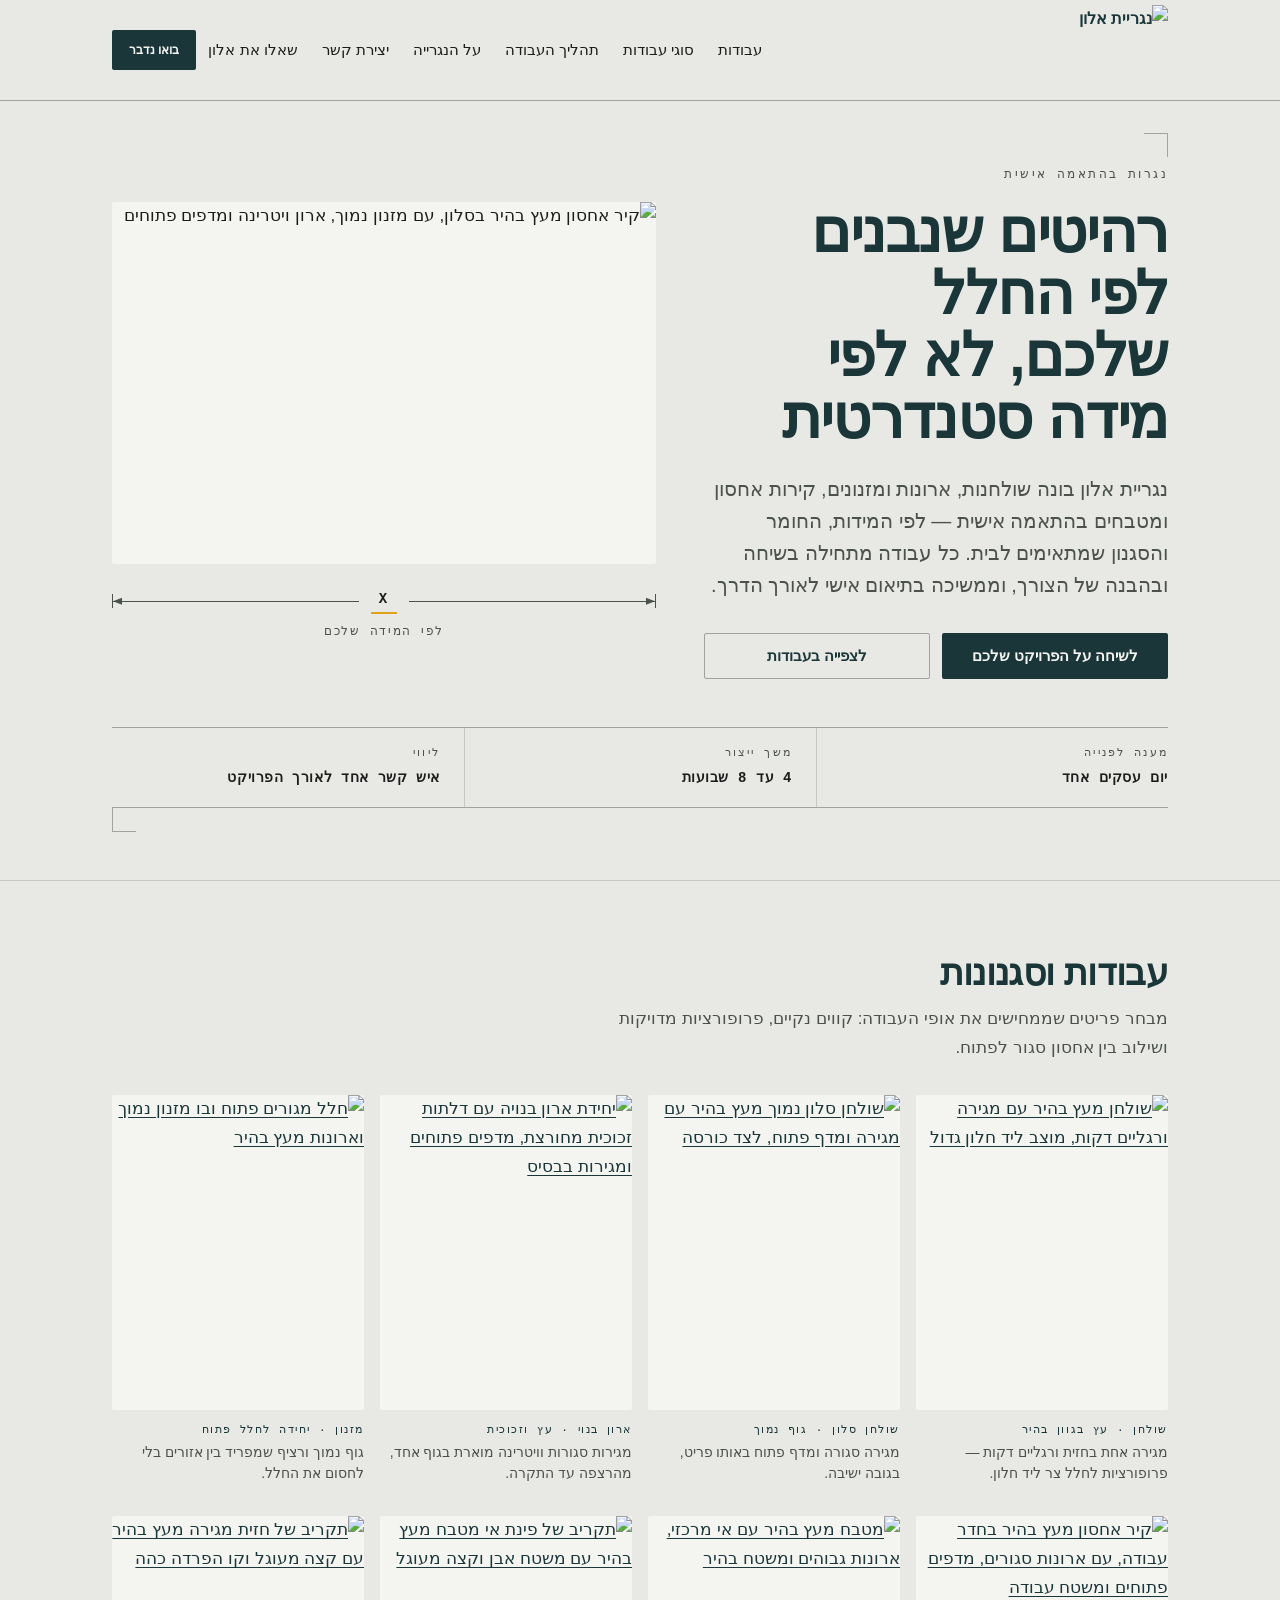
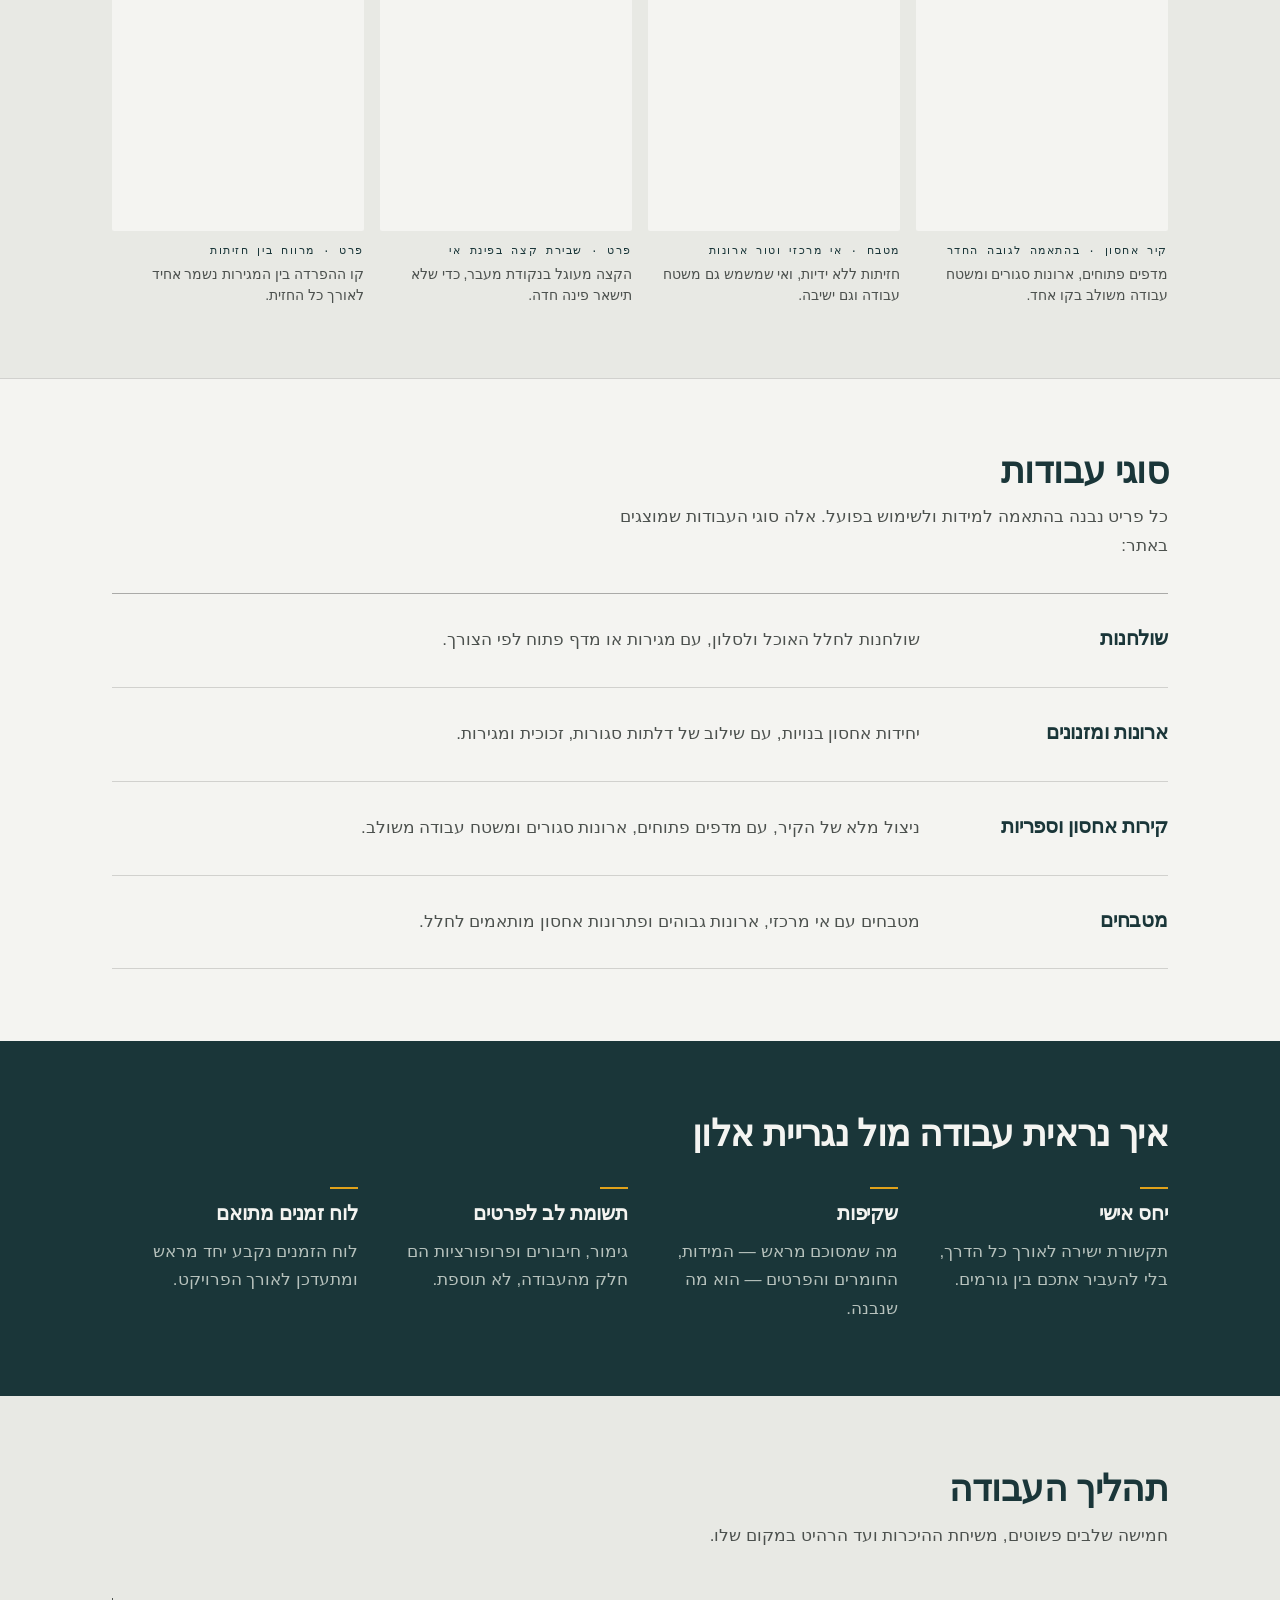
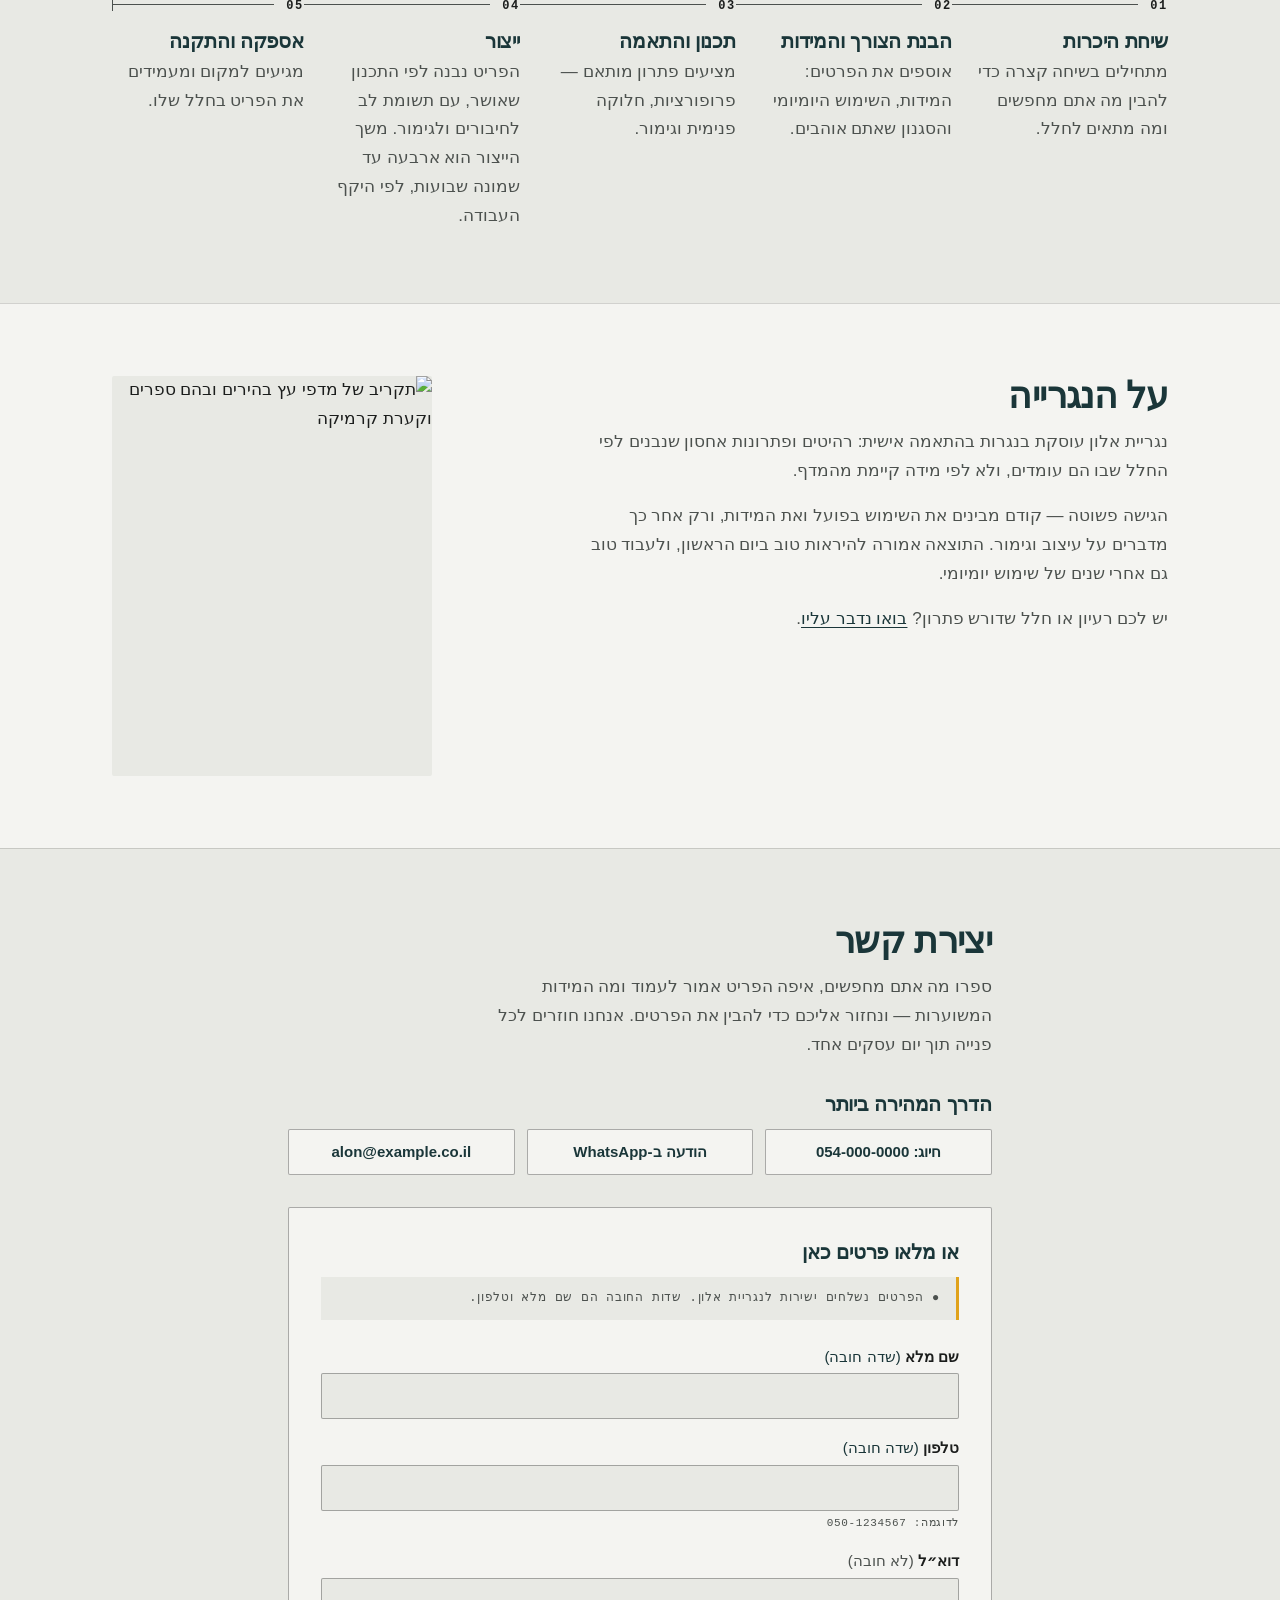
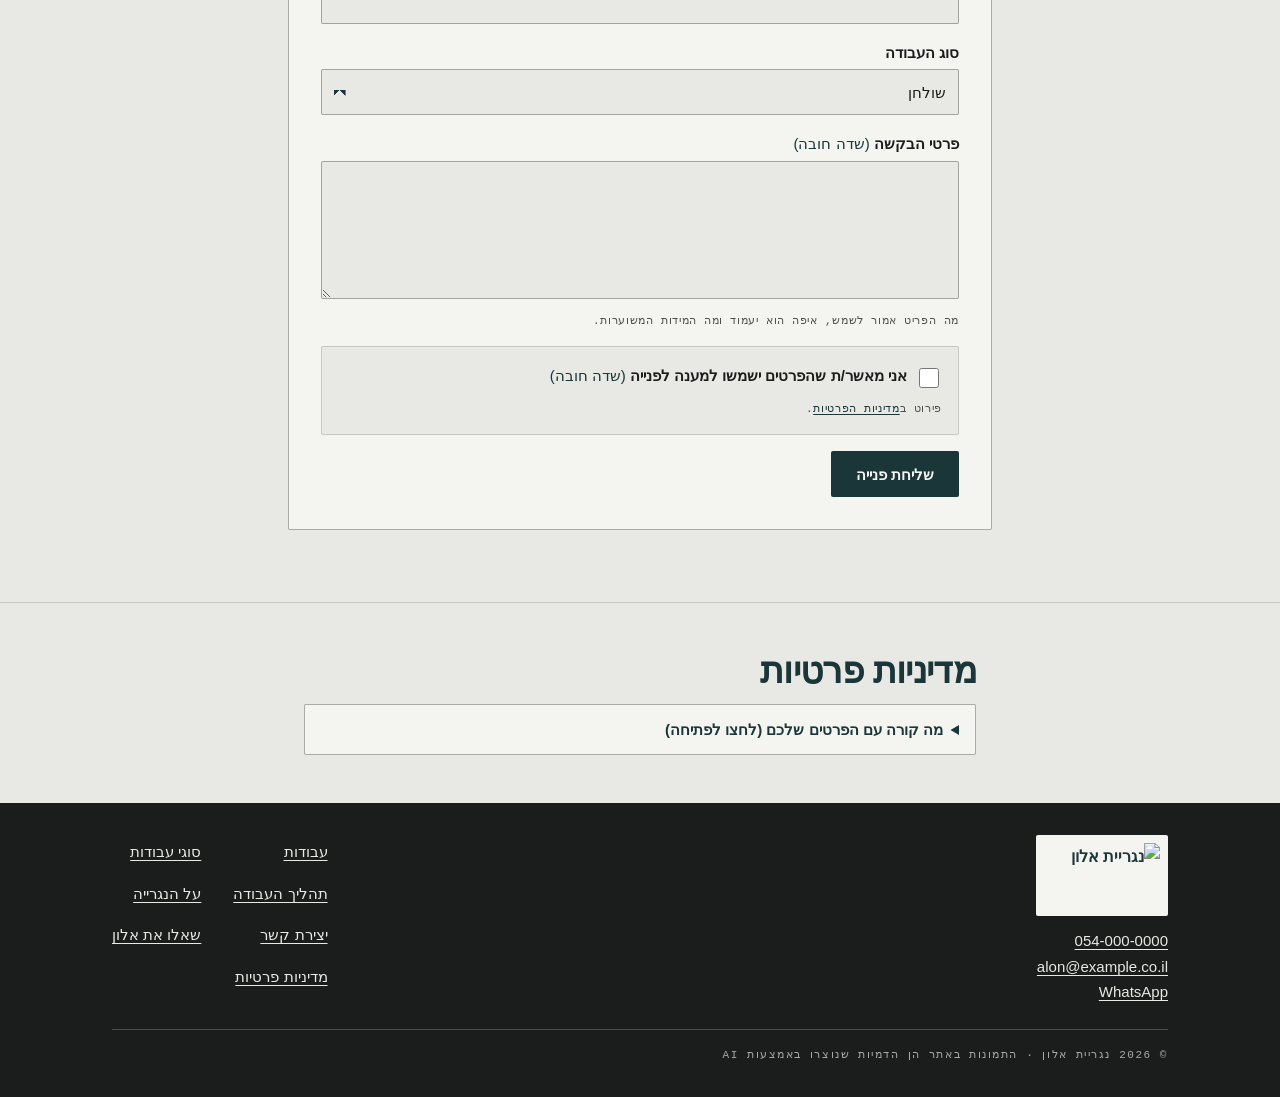
==== commit 1f536fe9: "feat: עמוד צ'אט עם העוזר הדיגיטלי (סוכן RAG ב-n8n) עמוד chat.html: שיחה עם סוכן ה-RAG של הנגרייה דרך" ====
--- a/index.html
+++ b/index.html
@@ -74,6 +74,7 @@
         <li><a href="#process">תהליך העבודה</a></li>
         <li><a href="#about">על הנגרייה</a></li>
         <li><a href="#contact">יצירת קשר</a></li>
+        <li><a href="chat.html">שאלו את אלון</a></li>
       </ul>
     </nav>
 
@@ -94,6 +95,7 @@
           <li><a href="#process">תהליך העבודה</a></li>
           <li><a href="#about">על הנגרייה</a></li>
           <li><a href="#contact">יצירת קשר</a></li>
+        <li><a href="chat.html">שאלו את אלון</a></li>
         </ul>
         <a class="btn btn--primary nav-mobile__cta" href="#contact">בואו נדבר</a>
       </nav>
@@ -729,8 +731,10 @@
       <!--
         הטופס מחובר ל-webhook של n8n שקולט את הפניות, שומר אותן בגיליון ושולח הודעות דוא״ל.
         השליחה היא POST רגיל של HTML, בלי JavaScript, בהתאם לכללי הפרויקט.
-        TODO (אחרי שתיקבע כתובת הדומיין): להחליף ב-n8n את תשובות ה-JSON בהפניה
-        לעמודי תודה ושגיאה סטטיים באתר, כדי שהמבקר לא יישאר מול JSON גולמי אחרי השליחה.
+
+        ה-webhook מחזיר הפניה 303: toda.html כשהשדות תקינים, shgia.html כשלא.
+        ההפניה נשלחת מיד אחרי אימות השדות, לפני העבודה מול Drive, Sheets ו-Gmail,
+        כך שהמבקר מגיע לעמוד התודה בשניות ספורות ולא ממתין לסיום כל השרשרת.
       -->
       <form class="form"
             action="https://masterniko.app.n8n.cloud/webhook/alon-carpentry-lead"
@@ -842,6 +846,7 @@
         <li><a href="#process">תהליך העבודה</a></li>
         <li><a href="#about">על הנגרייה</a></li>
         <li><a href="#contact">יצירת קשר</a></li>
+        <li><a href="chat.html">שאלו את אלון</a></li>
         <li><a href="#privacy">מדיניות פרטיות</a></li>
       </ul>
     </nav>
